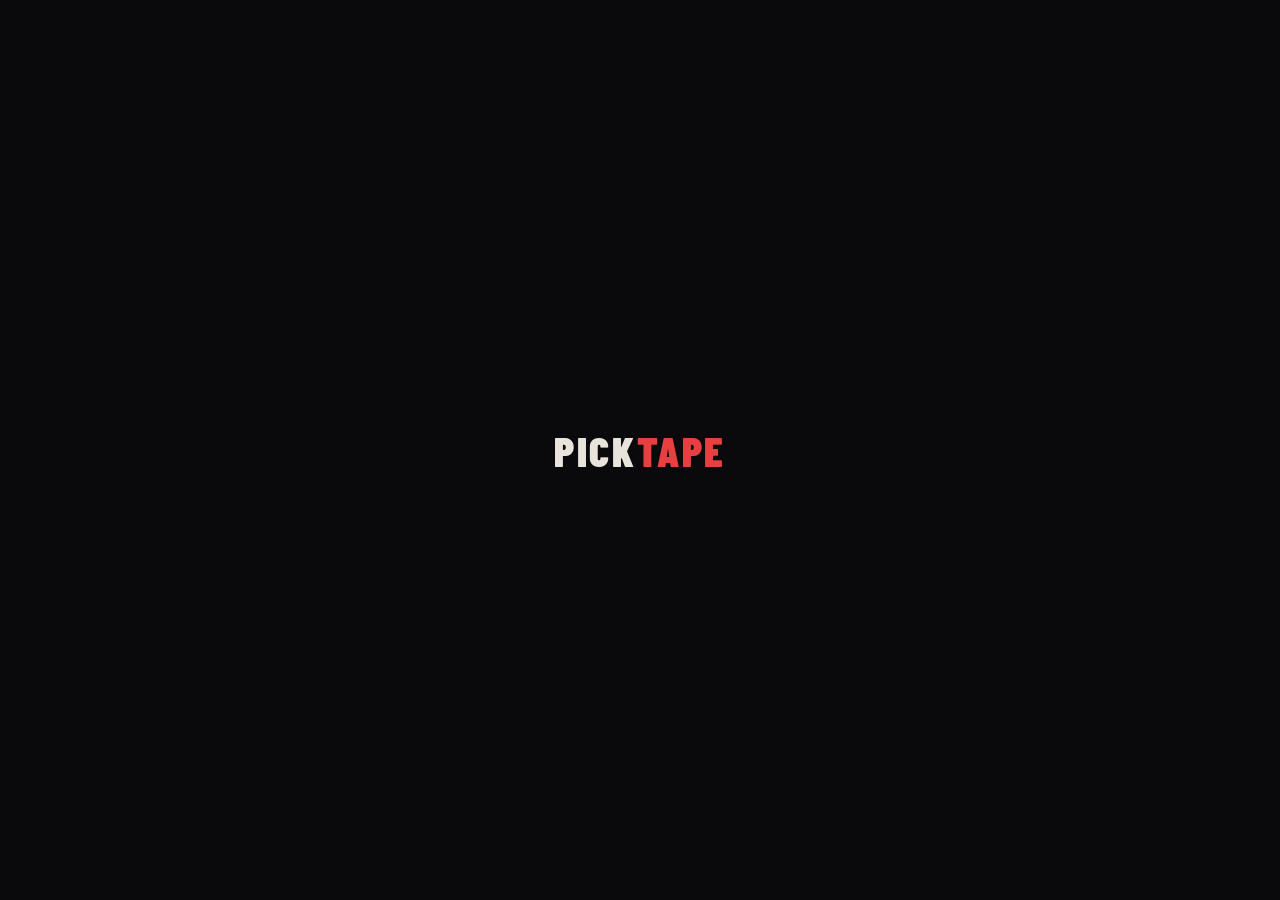
==== index.html @ a9842e8e "community hero section, My Profile button, rename to Community" ====
<!DOCTYPE html>
<html lang="en">
<head>
  <meta charset="UTF-8" />
  <meta name="viewport" content="width=device-width, initial-scale=1.0" />
  <title>PICKTAPE — MMA Fight Pick Tracker</title>
  <link rel="stylesheet" href="css/style.css" />
  <link href="https://fonts.googleapis.com/css2?family=Barlow+Condensed:wght@400;600;700;900&family=Barlow:wght@300;400;500&display=swap" rel="stylesheet" />
</head>
<body>

  <!-- USERNAME SETUP SCREEN (first time login) -->
  <div id="username-screen" class="auth-screen hidden">
    <div class="auth-card">
      <div class="auth-logo">PICK<span>TAPE</span></div>
      <p class="auth-sub">Choose your username</p>
      <p class="username-info">This is how you'll appear publicly. Your real name is never shown.</p>
      <div class="field" style="margin-bottom:12px; text-align:left;">
        <label>Username</label>
        <input type="text" id="inp-username" placeholder="e.g. sharpshooter_mma" maxlength="24" autocomplete="off" />
        <div class="username-hint">Letters, numbers, and underscores only. Max 24 characters.</div>
      </div>
      <div id="username-error" class="form-error hidden"></div>
      <button id="save-username-btn" class="btn-primary" style="width:100%; margin-top:8px;">Set Username & Continue</button>
    </div>
  </div>

  <!-- AUTH SCREEN -->
  <div id="auth-screen" class="auth-screen">
    <div class="auth-card">
      <div class="auth-logo">PICK<span>TAPE</span></div>
      <p class="auth-sub">MMA Fight Pick Tracker</p>
      <button id="google-signin-btn" class="google-btn">
        <svg width="18" height="18" viewBox="0 0 48 48" style="margin-right:10px;flex-shrink:0;">
          <path fill="#EA4335" d="M24 9.5c3.54 0 6.71 1.22 9.21 3.6l6.85-6.85C35.9 2.38 30.47 0 24 0 14.62 0 6.51 5.38 2.56 13.22l7.98 6.19C12.43 13.72 17.74 9.5 24 9.5z"/>
          <path fill="#4285F4" d="M46.98 24.55c0-1.57-.15-3.09-.38-4.55H24v9.02h12.94c-.58 2.96-2.26 5.48-4.78 7.18l7.73 6c4.51-4.18 7.09-10.36 7.09-17.65z"/>
          <path fill="#FBBC05" d="M10.53 28.59c-.48-1.45-.76-2.99-.76-4.59s.27-3.14.76-4.59l-7.98-6.19C.92 16.46 0 20.12 0 24c0 3.88.92 7.54 2.56 10.78l7.97-6.19z"/>
          <path fill="#34A853" d="M24 48c6.48 0 11.93-2.13 15.89-5.81l-7.73-6c-2.18 1.48-4.97 2.35-8.16 2.35-6.26 0-11.57-4.22-13.47-9.91l-7.98 6.19C6.51 42.62 14.62 48 24 48z"/>
        </svg>
        Sign in with Google
      </button>
      <p class="auth-note">Your picks are saved to your account and sync across devices.</p>
    </div>
  </div>

  <!-- MAIN APP -->
  <div id="app" class="app hidden">

    <!-- HEADER -->
    <header class="header">
      <div class="header-left">
        <div class="logo">PICK<span>TAPE</span></div>
        <div class="header-sub">MMA Prediction Tracker</div>
      </div>
      <div class="header-right">
        <button id="my-profile-btn" class="my-profile-btn">
          <img id="user-avatar" src="" alt="" class="avatar" />
          <span id="user-name" class="user-name"></span>
        </button>
        <a id="profile-link" href="profile.html" target="_blank" class="community-btn">🥊 Community</a>
        <button id="signout-btn" class="signout-btn">Sign Out</button>
      </div>
    </header>

    <!-- MY PROFILE MODAL -->
    <div id="my-profile-modal" class="modal-overlay hidden">
      <div class="modal-card">
        <div class="modal-header">
          <div class="modal-title">My Profile</div>
          <button id="close-profile-modal" class="modal-close">✕</button>
        </div>

        <!-- Avatar -->
        <div class="modal-avatar-section">
          <img id="modal-avatar-preview" src="" alt="" class="modal-avatar" />
          <div>
            <div class="modal-avatar-name" id="modal-display-username">—</div>
            <label class="avatar-upload-btn">
              Change Photo
              <input type="file" id="avatar-upload" accept="image/*" style="display:none;" />
            </label>
          </div>
        </div>

        <!-- Fields -->
        <div class="modal-fields">
          <div class="field">
            <label>Username <span class="field-note">(shown publicly)</span></label>
            <input type="text" id="modal-username" placeholder="your_username" maxlength="24" />
            <div class="username-hint">Letters, numbers, underscores only. Max 24 chars.</div>
          </div>
          <div class="field" style="margin-top:12px;">
            <label>Display Name <span class="field-note">(optional, shown on your profile)</span></label>
            <input type="text" id="modal-displayname" placeholder="e.g. The Sharpshooter" maxlength="32" />
          </div>
        </div>

        <div id="modal-error" class="form-error hidden" style="margin-top:12px;"></div>
        <div id="modal-success" class="success-notice hidden">✓ Profile updated!</div>

        <div class="modal-actions">
          <button id="save-profile-btn" class="btn-primary">Save Changes</button>
          <button id="cancel-profile-btn" class="signout-btn">Cancel</button>
        </div>
      </div>
    </div>

    <!-- STATS BAR -->
    <div class="stats-bar">
      <div class="stat-card">
        <div class="stat-label">Total Picks</div>
        <div class="stat-val" id="stat-total">0</div>
      </div>
      <div class="stat-card">
        <div class="stat-label">Hit Rate</div>
        <div class="stat-val accent" id="stat-hitrate">—</div>
      </div>
      <div class="stat-card">
        <div class="stat-label">ROI</div>
        <div class="stat-val amber" id="stat-roi">—</div>
      </div>
      <div class="stat-card">
        <div class="stat-label">W — L</div>
        <div class="stat-val" id="stat-record">0 — 0</div>
      </div>
      <div class="stat-card">
        <div class="stat-label">Pending</div>
        <div class="stat-val" id="stat-pending">0</div>
      </div>
    </div>

    <!-- SERIES FILTER BAR -->
    <div class="series-bar">
      <span class="series-bar-label">Series:</span>
      <button class="series-pill active" data-series="all">All Picks</button>
      <button class="series-pill series-pill--ml" data-series="ML Picks">ML Picks</button>
      <button class="series-pill series-pill--pp" data-series="Practical Parlay">Practical Parlay</button>
      <button class="series-pill series-pill--sp" data-series="Long Shot Parlay">Long Shot Parlay</button>
      <button class="series-pill series-pill--mov" data-series="Method of Victory">Method of Victory</button>
      <button class="series-pill series-pill--prop" data-series="Prop Picks">Prop Picks</button>
    </div>

    <!-- TABS -->
    <div class="tabs">
      <button class="tab active" data-tab="log">Log Pick</button>
      <button class="tab" data-tab="pending">Enter Results</button>
      <button class="tab" data-tab="fightnight">🥊 Fight Night</button>
      <button class="tab" data-tab="history">History</button>
      <button class="tab" data-tab="dashboard">Dashboard</button>
    </div>

    <!-- BODY -->
    <main class="main">

      <!-- LOG TAB -->
      <section id="tab-log" class="tab-section">
        <div class="section-title">New Pick</div>
        <div class="form-card">

          <!-- Step 1: Event + Series -->
          <div class="form-step">
            <div class="step-label">Step 1 — Event & Series</div>
            <div class="form-row">
              <div class="field" style="flex:2;">
                <label>Upcoming UFC Events <span id="event-loading" class="loading-tag hidden">Loading...</span></label>
                <select id="inp-event-select">
                  <option value="">Loading events...</option>
                </select>
              </div>
              <div class="field field-sm">
                <label>Series</label>
                <select id="inp-series">
                  <option value="ML Picks">ML Picks</option>
                  <option value="Practical Parlay">Practical Parlay</option>
                  <option value="Long Shot Parlay">Long Shot Parlay</option>
                  <option value="Method of Victory">Method of Victory</option>
                  <option value="Prop Picks">Prop Picks</option>
                </select>
              </div>
            </div>
            <!-- Prop label field — shown only for Prop Picks -->
            <div id="prop-label-field" class="manual-fallback hidden" style="margin-top:10px;">
              <div class="field">
                <label>Prop Description</label>
                <input type="text" id="inp-prop-label" placeholder="e.g. Poirier wins by KO in Round 1" />
              </div>
            </div>
            <!-- Integrity notice -->
            <div class="integrity-notice">
              🔒 Picks can only be logged from verified upcoming UFC events. This keeps all records honest.
            </div>
          </div>

          <!-- Step 2: Parlay Legs Builder -->
          <div id="fight-section" class="form-step hidden" style="margin-top:16px;">
            <div class="step-label-row">
              <div class="step-label">Step 2 — Add Legs</div>
              <div class="parlay-odds-display" id="parlay-odds-display" style="display:none;">
                Combined Odds: <span id="parlay-odds-val">—</span>
              </div>
            </div>

            <!-- Leg builder -->
            <div class="leg-builder" id="leg-builder">
              <div class="form-row" id="leg-add-row">
                <div class="field" style="flex:1;">
                  <label>Fight</label>
                  <select id="inp-fight-select">
                    <option value="">— Select a fight —</option>
                  </select>
                </div>
                <div class="field" style="flex:1;">
                  <label>Your Pick</label>
                  <select id="inp-fighter-select">
                    <option value="">— Select a fighter —</option>
                  </select>
                </div>
                <div class="field field-sm" id="mov-type-field" style="display:none;">
                  <label>Method</label>
                  <select id="inp-mov-type">
                    <option value="KO">KO/TKO</option>
                    <option value="Sub">Submission</option>
                    <option value="DEC">Decision</option>
                  </select>
                </div>
                <div class="field field-sm">
                  <label>Leg Odds</label>
                  <input type="text" id="inp-leg-odds" placeholder="+150" />
                </div>
                <button class="btn-secondary" id="add-leg-btn">+ Add Leg</button>
              </div>
            </div>

            <!-- Legs list -->
            <div id="legs-list" class="legs-list"></div>
          </div>

          <!-- Step 3: Final Details -->
          <div class="form-step" style="margin-top:16px;">
            <div class="step-label">Step 3 — Notes & Submit</div>
            <div class="form-row">
              <div class="field" style="flex:1;">
                <label>Notes (optional)</label>
                <input type="text" id="inp-notes" placeholder="Reasoning, confidence level, etc." />
              </div>
              <button class="btn-primary" id="add-pick-btn">+ Log Pick</button>
            </div>
          </div>

          <div id="form-error" class="form-error hidden">
            Please add at least one leg with valid odds before logging.
          </div>
        </div>
      </section>

      <!-- PENDING TAB -->
      <section id="tab-pending" class="tab-section hidden">
        <div class="section-title">Pending Picks — Enter Results</div>
        <div id="pending-list" class="picks-list"></div>
        <div id="pending-empty" class="empty-state hidden">
          <div class="empty-icon">—</div>
          <div>No pending picks. Log some picks first.</div>
        </div>
      </section>

      <!-- FIGHT NIGHT TAB -->
      <section id="tab-fightnight" class="tab-section hidden">
        <div class="fn-header">
          <div>
            <div class="section-title" style="margin:0;">Fight Night Mode</div>
            <div class="fn-subtitle">Quick W/L entry for tonight's card</div>
          </div>
          <select id="fn-event-filter" class="filter-select">
            <option value="">— Select tonight's event —</option>
          </select>
        </div>
        <div id="fn-picks-list" class="fn-picks-list"></div>
        <div id="fn-empty" class="empty-state">
          <div class="empty-icon">🥊</div>
          <div>Select an event above to see your pending picks.</div>
        </div>
        <div id="fn-done" class="fn-done hidden">
          <div class="fn-done-icon">✓</div>
          <div class="fn-done-text">All picks settled for this event!</div>
        </div>
      </section>

      <!-- HISTORY TAB -->
      <section id="tab-history" class="tab-section hidden">
        <div class="history-controls">
          <div class="section-title" style="margin:0;">All Picks</div>
          <div class="filter-row">
            <select id="filter-result" class="filter-select">
              <option value="all">All Results</option>
              <option value="won">Wins</option>
              <option value="lost">Losses</option>
              <option value="pending">Pending</option>
            </select>
            <select id="filter-type" class="filter-select">
              <option value="all">All Types</option>
              <option value="Single">Singles</option>
              <option value="Parlay">Parlays</option>
              <option value="Prop">Props</option>
            </select>
            <select id="filter-event" class="filter-select">
              <option value="all">All Events</option>
            </select>
          </div>
        </div>
        <div id="history-list" class="picks-list"></div>
        <div id="history-empty" class="empty-state hidden">
          <div class="empty-icon">UFC</div>
          <div>No picks match your filters.</div>
        </div>
      </section>

      <!-- DASHBOARD TAB -->
      <section id="tab-dashboard" class="tab-section hidden">
        <div class="section-title">Performance Dashboard</div>

        <!-- Summary Cards Row -->
        <div class="dash-summary">
          <div class="dash-card">
            <div class="dash-card-label">Best Bet Type</div>
            <div class="dash-card-val" id="dash-best-type">—</div>
            <div class="dash-card-sub" id="dash-best-type-sub"></div>
          </div>
          <div class="dash-card">
            <div class="dash-card-label">Biggest Win (Odds)</div>
            <div class="dash-card-val green" id="dash-biggest-win">—</div>
            <div class="dash-card-sub" id="dash-biggest-win-sub"></div>
          </div>
          <div class="dash-card">
            <div class="dash-card-label">Current Streak</div>
            <div class="dash-card-val" id="dash-streak">—</div>
            <div class="dash-card-sub" id="dash-streak-sub"></div>
          </div>
          <div class="dash-card">
            <div class="dash-card-label">Avg Odds (Wins)</div>
            <div class="dash-card-val amber" id="dash-avg-odds">—</div>
            <div class="dash-card-sub">per winning pick</div>
          </div>
        </div>

        <!-- Charts Grid -->
        <div class="charts-grid">

          <!-- Donut: Win/Loss/Pending -->
          <div class="chart-card chart-card--sm">
            <div class="chart-title">Result Breakdown</div>
            <div class="chart-wrap chart-wrap--donut">
              <canvas id="chart-donut"></canvas>
              <div class="donut-center" id="donut-center-text"></div>
            </div>
          </div>

          <!-- Line: Hit Rate Over Time -->
          <div class="chart-card chart-card--lg">
            <div class="chart-title">Hit Rate Over Time <span class="chart-note">(rolling, by pick)</span></div>
            <div class="chart-wrap">
              <canvas id="chart-line"></canvas>
            </div>
          </div>

          <!-- Bar: ROI by Bet Type -->
          <div class="chart-card chart-card--md">
            <div class="chart-title">ROI by Bet Type</div>
            <div class="chart-wrap">
              <canvas id="chart-roi-type"></canvas>
            </div>
          </div>

          <!-- Bar: Record per Event -->
          <div class="chart-card chart-card--md">
            <div class="chart-title">Record per Event</div>
            <div class="chart-wrap">
              <canvas id="chart-events"></canvas>
            </div>
          </div>

        </div>

        <div id="dash-empty" class="empty-state hidden">
          <div class="empty-icon">📊</div>
          <div>Log and settle some picks to see your dashboard.</div>
        </div>
      </section>

    </main>

    <!-- FOOTER -->
    <footer class="site-footer">
      <div class="footer-inner">
        <div class="footer-left">
          <div class="footer-logo">PICK<span>TAPE</span></div>
          <div class="footer-presented">Presented by <strong>HitMobb</strong></div>
        </div>
        <div class="footer-center">
          <p class="footer-disclaimer">
            PICKTAPE is for entertainment and personal tracking purposes only.
            We do not facilitate, promote, or encourage gambling of any kind.
            All picks and records displayed are user-generated content.
            Past performance does not guarantee future results.
          </p>
        </div>
        <div class="footer-right">
          <div class="footer-links">
            <a href="privacy.html" class="footer-link">Privacy Policy</a>
            <a href="terms.html" class="footer-link">Terms of Use</a>
          </div>
          <div class="footer-copy">
            &copy; <span id="footer-year"></span> PICKTAPE &amp; HitMobb.<br/>
            All rights reserved.
          </div>
        </div>
      </div>
    </footer>

  </div>

  <!-- LOADING OVERLAY -->
  <div id="loading" class="loading-overlay">
    <div class="loading-logo">PICK<span>TAPE</span></div>
  </div>

  <script src="https://cdn.jsdelivr.net/npm/chart.js@4.4.0/dist/chart.umd.min.js"></script>
  <script type="module" src="js/firebase-config.js"></script>
  <script type="module" src="js/app.js"></script>
  <script>document.getElementById("footer-year").textContent = new Date().getFullYear();</script>
</body>
</html>
---- css/style.css ----
/* ============================================================
   PICKTAPE — MMA Fight Pick Tracker
   Main Stylesheet
   ============================================================ */

*, *::before, *::after { box-sizing: border-box; margin: 0; padding: 0; }

:root {
  --bg:        #0a0a0c;
  --bg2:       #0f0f12;
  --bg3:       #141418;
  --border:    #1e1e24;
  --border2:   #2a2a34;
  --text:      #e8e4dc;
  --text2:     #888890;
  --text3:     #44444e;
  --accent:    #e84040;
  --accent2:   #c83030;
  --green:     #4ecb71;
  --red:       #e84040;
  --amber:     #f0a840;
  --radius:    8px;
  --radius-lg: 12px;
}

html, body {
  background: var(--bg);
  color: var(--text);
  font-family: 'Barlow', sans-serif;
  font-size: 15px;
  line-height: 1.5;
  min-height: 100vh;
}

.hidden { display: none !important; }

/* ── LOADING ─────────────────────────────── */
.loading-overlay {
  position: fixed; inset: 0;
  background: var(--bg);
  display: flex; align-items: center; justify-content: center;
  z-index: 999;
}
.loading-logo {
  font-family: 'Barlow Condensed', sans-serif;
  font-weight: 900; font-size: 42px;
  letter-spacing: 0.06em; text-transform: uppercase;
  animation: pulse 1.2s ease-in-out infinite;
}
.loading-logo span { color: var(--accent); }
@keyframes pulse { 0%,100%{opacity:1} 50%{opacity:0.3} }

/* ── AUTH ────────────────────────────────── */
.auth-screen {
  min-height: 100vh;
  display: flex; align-items: center; justify-content: center;
  padding: 20px;
}
.auth-card {
  background: var(--bg2);
  border: 1px solid var(--border);
  border-radius: var(--radius-lg);
  padding: 48px 40px;
  text-align: center;
  max-width: 400px; width: 100%;
}
.auth-logo {
  font-family: 'Barlow Condensed', sans-serif;
  font-weight: 900; font-size: 44px;
  letter-spacing: 0.06em; text-transform: uppercase;
  margin-bottom: 6px;
}
.auth-logo span { color: var(--accent); }
.auth-sub {
  font-size: 12px; letter-spacing: 0.14em; text-transform: uppercase;
  color: var(--text3); margin-bottom: 36px;
}
.google-btn {
  display: flex; align-items: center; justify-content: center;
  width: 100%; padding: 13px 20px;
  background: var(--bg3); border: 1px solid var(--border2);
  border-radius: var(--radius); color: var(--text);
  font-family: 'Barlow', sans-serif; font-size: 14px; font-weight: 500;
  cursor: pointer; transition: background 0.15s, border-color 0.15s;
  margin-bottom: 16px;
}
.google-btn:hover { background: var(--border); border-color: var(--text3); }
.auth-note { font-size: 11px; color: var(--text3); }

/* ── APP SHELL ───────────────────────────── */
.app { display: flex; flex-direction: column; min-height: 100vh; }

/* ── HEADER ──────────────────────────────── */
.header {
  background: var(--bg2);
  border-bottom: 1px solid var(--border);
  padding: 16px 28px;
  display: flex; align-items: center; justify-content: space-between;
  position: sticky; top: 0; z-index: 10;
}
.header-left { display: flex; align-items: baseline; gap: 14px; }
.logo {
  font-family: 'Barlow Condensed', sans-serif;
  font-weight: 900; font-size: 26px;
  letter-spacing: 0.05em; text-transform: uppercase;
}
.logo span { color: var(--accent); }
.header-sub { font-size: 11px; letter-spacing: 0.12em; text-transform: uppercase; color: var(--text3); }
.header-right { display: flex; align-items: center; gap: 14px; }
.user-info { display: flex; align-items: center; gap: 8px; }
.avatar { width: 28px; height: 28px; border-radius: 50%; object-fit: cover; border: 1px solid var(--border2); }
.user-name { font-size: 13px; color: var(--text2); }
.signout-btn {
  font-family: 'Barlow Condensed', sans-serif;
  font-size: 11px; font-weight: 600; letter-spacing: 0.1em; text-transform: uppercase;
  background: transparent; border: 1px solid var(--border2);
  color: var(--text3); border-radius: var(--radius);
  padding: 5px 12px; cursor: pointer; transition: all 0.15s;
}
.signout-btn:hover { border-color: var(--text3); color: var(--text); }

/* ── STATS BAR ───────────────────────────── */
.stats-bar { display: flex; gap: 1px; background: var(--border); border-bottom: 1px solid var(--border); }
.stat-card { flex: 1; background: var(--bg2); padding: 16px 20px; }
.stat-label { font-size: 10px; letter-spacing: 0.14em; text-transform: uppercase; color: var(--text3); margin-bottom: 5px; }
.stat-val { font-family: 'Barlow Condensed', sans-serif; font-weight: 700; font-size: 24px; line-height: 1; }
.stat-val.accent { color: var(--green); }
.stat-val.amber  { color: var(--amber); }
.stat-val.red    { color: var(--red); }

/* ── TABS ────────────────────────────────── */
.tabs { display: flex; background: var(--bg2); border-bottom: 1px solid var(--border); padding: 0 28px; }
.tab {
  font-family: 'Barlow Condensed', sans-serif;
  font-weight: 600; font-size: 13px; letter-spacing: 0.1em; text-transform: uppercase;
  padding: 11px 18px; background: none; border: none; border-bottom: 2px solid transparent;
  color: var(--text3); cursor: pointer; transition: all 0.15s;
}
.tab.active { color: var(--text); border-bottom-color: var(--accent); }
.tab:hover:not(.active) { color: var(--text2); }

/* ── MAIN ────────────────────────────────── */
.main { flex: 1; padding: 24px 28px; max-width: 1100px; width: 100%; margin: 0 auto; }
.tab-section { animation: fadeIn 0.2s ease; }
@keyframes fadeIn { from{opacity:0;transform:translateY(4px)} to{opacity:1;transform:none} }

.section-title {
  font-family: 'Barlow Condensed', sans-serif;
  font-weight: 700; font-size: 12px; letter-spacing: 0.16em; text-transform: uppercase;
  color: var(--text3); margin-bottom: 14px;
}

/* ── FORM ────────────────────────────────── */
.form-card {
  background: var(--bg2); border: 1px solid var(--border);
  border-radius: var(--radius-lg); padding: 22px 24px; margin-bottom: 24px;
}
.form-step { border-left: 2px solid var(--border2); padding-left: 16px; }
.step-label {
  font-family: 'Barlow Condensed', sans-serif;
  font-size: 11px; font-weight: 700; letter-spacing: 0.14em; text-transform: uppercase;
  color: var(--accent); margin-bottom: 10px;
}
.form-row { display: flex; gap: 12px; align-items: flex-end; flex-wrap: wrap; }
.field { display: flex; flex-direction: column; flex: 1; min-width: 140px; }
.field-sm { flex: 0 1 150px; }
.field label {
  font-size: 10px; letter-spacing: 0.12em; text-transform: uppercase;
  color: var(--text3); margin-bottom: 6px;
}
.field input, .field select {
  background: var(--bg); border: 1px solid var(--border2);
  border-radius: var(--radius); color: var(--text);
  font-family: 'Barlow', sans-serif; font-size: 14px;
  padding: 9px 12px; outline: none; transition: border-color 0.15s; width: 100%;
}
.field input:focus, .field select:focus { border-color: var(--accent); }
.field select option { background: var(--bg2); }

.loading-tag {
  font-size: 10px; color: var(--amber); letter-spacing: 0.1em;
  text-transform: uppercase; margin-left: 6px; animation: pulse 1s infinite;
}

.manual-fallback {
  margin-top: 12px; padding: 14px 16px;
  background: var(--bg3); border: 1px solid var(--border2);
  border-radius: var(--radius);
}

.form-error {
  margin-top: 12px; font-size: 12px; color: var(--red);
  padding: 8px 12px; background: rgba(232,64,64,0.08);
  border-radius: var(--radius); border: 1px solid rgba(232,64,64,0.2);
}

/* ── BUTTONS ─────────────────────────────── */
.btn-primary {
  font-family: 'Barlow Condensed', sans-serif;
  font-weight: 700; font-size: 13px; letter-spacing: 0.1em; text-transform: uppercase;
  background: var(--accent); color: #fff; border: none; border-radius: var(--radius);
  padding: 10px 22px; cursor: pointer; transition: background 0.15s, transform 0.1s;
  white-space: nowrap; align-self: flex-end;
}
.btn-primary:hover { background: var(--accent2); }
.btn-primary:active { transform: scale(0.97); }
.btn-primary:disabled { opacity: 0.6; cursor: not-allowed; }

.btn-sm {
  font-family: 'Barlow Condensed', sans-serif;
  font-weight: 600; font-size: 11px; letter-spacing: 0.08em; text-transform: uppercase;
  padding: 5px 11px; border-radius: 5px; cursor: pointer;
  border: 1px solid var(--border2); background: transparent; color: var(--text3);
  transition: all 0.12s;
}
.btn-sm.win:hover  { background: rgba(78,203,113,0.12); border-color: var(--green); color: var(--green); }
.btn-sm.loss:hover { background: rgba(232,64,64,0.12);  border-color: var(--red);   color: var(--red); }
.btn-sm.del:hover  { background: rgba(232,64,64,0.08);  border-color: var(--red);   color: var(--red); }

/* ── PICKS ───────────────────────────────── */
.picks-list { display: flex; flex-direction: column; gap: 8px; }

.pick-card {
  background: var(--bg2); border: 1px solid var(--border);
  border-left: 3px solid var(--border2); border-radius: var(--radius);
  padding: 13px 16px; display: grid;
  grid-template-columns: 1fr auto auto;
  align-items: center; gap: 14px;
  animation: fadeIn 0.2s ease;
}
.pick-card.won  { border-left-color: var(--green); }
.pick-card.lost { border-left-color: var(--red); }

.pick-fighter {
  font-family: 'Barlow Condensed', sans-serif;
  font-weight: 700; font-size: 17px; letter-spacing: 0.02em; text-transform: uppercase;
  display: flex; align-items: center; gap: 8px; flex-wrap: wrap;
}
.vs-tag {
  font-size: 12px; font-weight: 400; color: var(--text3);
  text-transform: none; letter-spacing: 0;
}
.pick-meta {
  font-size: 11px; color: var(--text3); margin-top: 3px;
  display: flex; gap: 8px; align-items: center; flex-wrap: wrap;
}
.pick-type-badge {
  font-family: 'Barlow Condensed', sans-serif;
  font-size: 10px; font-weight: 600; letter-spacing: 0.1em; text-transform: uppercase;
  padding: 1px 7px; border-radius: 3px; background: var(--bg3); color: var(--text3);
}
.pick-notes { font-size: 11px; color: var(--text3); margin-top: 3px; font-style: italic; }

.odds-badge {
  font-family: 'Barlow Condensed', sans-serif;
  font-weight: 600; font-size: 15px;
  padding: 5px 12px; border-radius: 5px;
  background: var(--bg3); min-width: 64px; text-align: center; color: var(--text2);
}
.odds-badge.positive { color: var(--green); }

.status-badge {
  font-family: 'Barlow Condensed', sans-serif;
  font-weight: 600; font-size: 11px; letter-spacing: 0.1em; text-transform: uppercase;
  padding: 5px 12px; border-radius: 5px; min-width: 64px; text-align: center;
}
.status-badge.won     { background: rgba(78,203,113,0.1); color: var(--green); }
.status-badge.lost    { background: rgba(232,64,64,0.1);  color: var(--red); }
.status-badge.pending { background: var(--bg3); color: var(--text3); }

.pick-actions { display: flex; gap: 6px; align-items: center; }

/* ── EVENT GROUPING ──────────────────────── */
.event-group-header {
  display: flex; align-items: center; justify-content: space-between;
  padding: 8px 4px; margin-top: 20px; margin-bottom: 8px;
  border-bottom: 1px solid var(--border);
}
.event-group-header:first-child { margin-top: 0; }
.event-group-name {
  font-family: 'Barlow Condensed', sans-serif;
  font-weight: 700; font-size: 14px; letter-spacing: 0.1em; text-transform: uppercase;
  color: var(--text2);
}
.event-group-record { display: flex; gap: 8px; align-items: center; }
.rec-w { font-family: 'Barlow Condensed', sans-serif; font-weight: 700; font-size: 13px; color: var(--green); }
.rec-l { font-family: 'Barlow Condensed', sans-serif; font-weight: 700; font-size: 13px; color: var(--red); }
.rec-p { font-size: 11px; color: var(--text3); }
.event-group-picks { display: flex; flex-direction: column; gap: 8px; }

/* ── HISTORY CONTROLS ────────────────────── */
.history-controls {
  display: flex; align-items: center; justify-content: space-between;
  margin-bottom: 14px; flex-wrap: wrap; gap: 10px;
}
.filter-row { display: flex; gap: 8px; flex-wrap: wrap; }
.filter-select {
  background: var(--bg2); border: 1px solid var(--border2);
  border-radius: var(--radius); color: var(--text2);
  font-family: 'Barlow', sans-serif; font-size: 13px;
  padding: 6px 10px; outline: none; cursor: pointer;
}
.filter-select:focus { border-color: var(--text3); }
.filter-select option { background: var(--bg2); }

/* ── EMPTY STATE ─────────────────────────── */
.empty-state {
  text-align: center; padding: 60px 20px;
  color: var(--text3); font-size: 13px; letter-spacing: 0.06em;
}
.empty-icon {
  font-family: 'Barlow Condensed', sans-serif;
  font-size: 48px; font-weight: 900; color: var(--border); margin-bottom: 10px;
}

/* ── SERIES BAR ──────────────────────────── */
.series-bar {
  display: flex; align-items: center; gap: 8px;
  background: var(--bg2); border-bottom: 1px solid var(--border);
  padding: 10px 28px; flex-wrap: wrap;
}
.series-bar-label {
  font-size: 10px; letter-spacing: 0.14em; text-transform: uppercase;
  color: var(--text3); margin-right: 4px;
}
.series-pill {
  font-family: 'Barlow Condensed', sans-serif;
  font-weight: 600; font-size: 12px;
  letter-spacing: 0.08em; text-transform: uppercase;
  padding: 5px 14px; border-radius: 20px;
  border: 1px solid var(--border2);
  background: transparent; color: var(--text3);
  cursor: pointer; transition: all 0.15s;
}
.series-pill:hover { border-color: var(--text2); color: var(--text); }
.series-pill.active {
  background: var(--border2); color: var(--text);
  border-color: var(--border2);
}
.series-pill--pp.active { background: rgba(78,203,113,0.15); border-color: #4ecb71; color: #4ecb71; }
.series-pill--sp.active { background: rgba(168,85,247,0.15); border-color: #a855f7; color: #a855f7; }
.series-pill--pp:hover  { border-color: #4ecb71; color: #4ecb71; }
.series-pill--sp:hover  { border-color: #a855f7; color: #a855f7; }

.series-pill--mov.active { background: rgba(240,168,64,0.15); border-color: var(--amber); color: var(--amber); }
.series-pill--mov:hover  { border-color: var(--amber); color: var(--amber); }
.series-mov { background: rgba(240,168,64,0.12); color: var(--amber); }

/* ── PARLAY BUILDER ──────────────────────── */
.step-label-row {
  display: flex; align-items: center; justify-content: space-between;
  margin-bottom: 10px;
}
.step-label-row .step-label { margin-bottom: 0; }

.parlay-odds-display {
  display: flex; align-items: center; gap: 8px;
  font-size: 12px; color: var(--text3);
  letter-spacing: 0.06em;
}
.parlay-odds-num {
  font-family: 'Barlow Condensed', sans-serif;
  font-weight: 700; font-size: 20px;
  color: var(--text2);
}
.parlay-odds-num.positive { color: var(--green); }

.leg-builder { margin-bottom: 12px; }

.btn-secondary {
  font-family: 'Barlow Condensed', sans-serif;
  font-weight: 700; font-size: 12px;
  letter-spacing: 0.1em; text-transform: uppercase;
  background: transparent; border: 1px solid var(--border2);
  color: var(--text2); border-radius: var(--radius);
  padding: 9px 16px; cursor: pointer;
  transition: all 0.15s; white-space: nowrap; align-self: flex-end;
}
.btn-secondary:hover { border-color: var(--accent); color: var(--accent); }

.legs-list {
  display: flex; flex-direction: column; gap: 6px;
  margin-top: 8px;
}
.leg-item {
  display: flex; align-items: center; gap: 10px;
  background: var(--bg3); border: 1px solid var(--border2);
  border-radius: var(--radius); padding: 9px 12px;
  animation: fadeIn 0.15s ease;
}
.leg-item-info {
  flex: 1; display: flex; align-items: center; gap: 8px; flex-wrap: wrap;
}
.leg-num {
  font-family: 'Barlow Condensed', sans-serif;
  font-weight: 700; font-size: 11px;
  background: var(--border2); color: var(--text3);
  width: 20px; height: 20px; border-radius: 50%;
  display: flex; align-items: center; justify-content: center;
  flex-shrink: 0;
}
.leg-fighter {
  font-family: 'Barlow Condensed', sans-serif;
  font-weight: 700; font-size: 15px;
  text-transform: uppercase; letter-spacing: 0.02em;
}
.leg-vs { font-size: 11px; color: var(--text3); }
.mov-tag {
  font-family: 'Barlow Condensed', sans-serif;
  font-size: 11px; font-weight: 700; letter-spacing: 0.1em;
  text-transform: uppercase; padding: 2px 8px; border-radius: 3px;
  background: rgba(240,168,64,0.12); color: var(--amber);
}
.leg-odds {
  font-family: 'Barlow Condensed', sans-serif;
  font-weight: 600; font-size: 14px;
  color: var(--text2); min-width: 50px; text-align: right;
}
.leg-odds.positive { color: var(--green); }
.leg-remove {
  background: transparent; border: none;
  color: var(--text3); cursor: pointer; font-size: 13px;
  padding: 2px 6px; border-radius: 4px; transition: color 0.12s;
}
.leg-remove:hover { color: var(--red); }

/* ── SERIES BADGES ───────────────────────── */
.series-badge {
  font-family: 'Barlow Condensed', sans-serif;
  font-size: 10px; font-weight: 700;
  letter-spacing: 0.1em; text-transform: uppercase;
  padding: 2px 8px; border-radius: 3px;
}
.series-gen { background: var(--bg3); color: var(--text3); }
.series-pp  { background: rgba(78,203,113,0.12); color: #4ecb71; }
.series-sp  { background: rgba(168,85,247,0.12); color: #a855f7; }
.series-mov { background: rgba(240,168,64,0.12); color: var(--amber); }

.community-btn {
  font-family: 'Barlow Condensed', sans-serif;
  font-size: 12px; font-weight: 700;
  letter-spacing: 0.1em; text-transform: uppercase;
  background: rgba(232,64,64,0.1);
  border: 1px solid var(--accent); color: var(--accent);
  border-radius: var(--radius); padding: 6px 14px;
  cursor: pointer; text-decoration: none; transition: all 0.15s;
  white-space: nowrap;
}
.community-btn:hover { background: var(--accent); color: #fff; }

/* ── MY PROFILE BUTTON ───────────────────── */
.my-profile-btn {
  display: flex; align-items: center; gap: 8px;
  background: transparent; border: 1px solid var(--border2);
  border-radius: 20px; padding: 4px 12px 4px 4px;
  cursor: pointer; transition: all 0.15s; color: var(--text2);
  font-family: 'Barlow', sans-serif; font-size: 13px;
}
.my-profile-btn:hover { border-color: var(--text2); color: var(--text); }
.username-info { font-size: 13px; color: var(--text2); margin-bottom: 20px; line-height: 1.5; }
.username-hint { font-size: 11px; color: var(--text3); margin-top: 5px; letter-spacing: 0.04em; }
.success-notice {
  font-size: 12px; color: var(--green);
  padding: 8px 12px; background: rgba(78,203,113,0.08);
  border: 1px solid rgba(78,203,113,0.2);
  border-radius: var(--radius); margin-top: 8px;
}
.modal-overlay {
  position: fixed; inset: 0; background: rgba(0,0,0,0.7);
  display: flex; align-items: center; justify-content: center;
  z-index: 100; padding: 20px; backdrop-filter: blur(4px);
}
.modal-card {
  background: var(--bg2); border: 1px solid var(--border);
  border-radius: var(--radius-lg); width: 100%; max-width: 440px;
  padding: 24px; animation: fadeIn 0.2s ease;
}
.modal-header { display: flex; align-items: center; justify-content: space-between; margin-bottom: 20px; }
.modal-title { font-family: 'Barlow Condensed', sans-serif; font-weight: 700; font-size: 18px; letter-spacing: 0.06em; text-transform: uppercase; }
.modal-close { background: transparent; border: none; color: var(--text3); font-size: 16px; cursor: pointer; padding: 4px 8px; border-radius: 4px; transition: color 0.12s; }
.modal-close:hover { color: var(--text); }
.modal-avatar-section { display: flex; align-items: center; gap: 16px; margin-bottom: 20px; padding-bottom: 20px; border-bottom: 1px solid var(--border); }
.modal-avatar { width: 64px; height: 64px; border-radius: 50%; object-fit: cover; border: 2px solid var(--border2); background: var(--bg3); }
.modal-avatar-name { font-family: 'Barlow Condensed', sans-serif; font-weight: 700; font-size: 18px; color: var(--text); margin-bottom: 8px; }
.avatar-upload-btn { font-family: 'Barlow Condensed', sans-serif; font-size: 11px; font-weight: 600; letter-spacing: 0.1em; text-transform: uppercase; padding: 5px 12px; border-radius: var(--radius); border: 1px solid var(--border2); color: var(--text2); cursor: pointer; transition: all 0.15s; display: inline-block; }
.avatar-upload-btn:hover { border-color: var(--accent); color: var(--accent); }
.modal-fields { display: flex; flex-direction: column; gap: 4px; }
.field-note { font-size: 10px; color: var(--text3); font-weight: 400; letter-spacing: 0; text-transform: none; }
.modal-actions { display: flex; gap: 10px; margin-top: 20px; padding-top: 16px; border-top: 1px solid var(--border); }

.integrity-notice {
  margin-top: 12px; font-size: 11px; color: var(--text3);
  padding: 8px 12px; background: rgba(78,203,113,0.05);
  border: 1px solid rgba(78,203,113,0.15);
  border-radius: var(--radius); letter-spacing: 0.02em;
}

.pick-locked {
  font-size: 13px; opacity: 0.3;
  cursor: default; padding: 4px;
  title: "Settled picks cannot be deleted";
}

/* ── PROP LABEL ──────────────────────────── */
.prop-label { color: #38bdf8 !important; font-style: normal !important; }
.series-prop { background: rgba(56,189,248,0.12); color: #38bdf8; }
.series-ml   { background: var(--bg3); color: var(--text2); }
.series-pill--prop.active { background: rgba(56,189,248,0.15); border-color: #38bdf8; color: #38bdf8; }
.series-pill--prop:hover  { border-color: #38bdf8; color: #38bdf8; }
.series-pill--ml.active   { background: var(--border2); color: var(--text); border-color: var(--border2); }

/* ── FIGHT NIGHT MODE ────────────────────── */
.fn-header {
  display: flex; align-items: center; justify-content: space-between;
  margin-bottom: 20px; gap: 16px; flex-wrap: wrap;
}
.fn-subtitle { font-size: 12px; color: var(--text3); margin-top: 3px; }

.fn-picks-list { display: flex; flex-direction: column; gap: 10px; }

.fn-pick-card {
  background: var(--bg2); border: 1px solid var(--border);
  border-radius: var(--radius-lg); padding: 18px 20px;
  display: flex; align-items: center; justify-content: space-between;
  gap: 16px; transition: opacity 0.2s;
}
.fn-pick-info { flex: 1; }
.fn-pick-fighter {
  font-family: 'Barlow Condensed', sans-serif;
  font-weight: 900; font-size: 22px;
  text-transform: uppercase; letter-spacing: 0.02em;
  color: var(--text); line-height: 1.1;
}
.fn-buttons { display: flex; gap: 8px; flex-shrink: 0; }
.fn-btn {
  font-family: 'Barlow Condensed', sans-serif;
  font-weight: 700; font-size: 14px; letter-spacing: 0.1em;
  text-transform: uppercase; padding: 12px 20px;
  border-radius: var(--radius); border: none; cursor: pointer;
  transition: all 0.12s; min-width: 80px;
}
.fn-win  { background: rgba(78,203,113,0.15); color: var(--green); border: 1px solid var(--green); }
.fn-loss { background: rgba(232,64,64,0.15);  color: var(--red);   border: 1px solid var(--red); }
.fn-win:hover  { background: var(--green); color: #000; }
.fn-loss:hover { background: var(--red);   color: #fff; }
.fn-win:active, .fn-loss:active { transform: scale(0.95); }

.fn-done {
  text-align: center; padding: 50px 20px;
}
.fn-done-icon {
  font-size: 48px; color: var(--green); margin-bottom: 10px;
}
.fn-done-text {
  font-family: 'Barlow Condensed', sans-serif;
  font-weight: 700; font-size: 20px; letter-spacing: 0.06em;
  text-transform: uppercase; color: var(--green);
}

/* ── DASHBOARD ───────────────────────────── */
.dash-summary {
  display: grid;
  grid-template-columns: repeat(4, 1fr);
  gap: 10px;
  margin-bottom: 20px;
}
.dash-card {
  background: var(--bg2);
  border: 1px solid var(--border);
  border-radius: var(--radius);
  padding: 16px 18px;
}
.dash-card-label {
  font-size: 10px; letter-spacing: 0.14em; text-transform: uppercase;
  color: var(--text3); margin-bottom: 6px;
}
.dash-card-val {
  font-family: 'Barlow Condensed', sans-serif;
  font-weight: 700; font-size: 22px; line-height: 1;
  color: var(--text); margin-bottom: 4px;
}
.dash-card-val.green { color: var(--green); }
.dash-card-val.amber { color: var(--amber); }
.dash-card-val.red   { color: var(--red); }
.dash-card-sub {
  font-size: 11px; color: var(--text3);
}

.charts-grid {
  display: grid;
  grid-template-columns: 1fr 2fr;
  grid-template-rows: auto auto;
  gap: 12px;
}
.chart-card {
  background: var(--bg2);
  border: 1px solid var(--border);
  border-radius: var(--radius-lg);
  padding: 20px 22px;
}
.chart-card--sm  { grid-column: 1; grid-row: 1; }
.chart-card--lg  { grid-column: 2; grid-row: 1; }
.chart-card--md  { grid-column: 1; grid-row: 2; }
.chart-card--md:last-child { grid-column: 2; grid-row: 2; }

.chart-title {
  font-family: 'Barlow Condensed', sans-serif;
  font-weight: 700; font-size: 13px;
  letter-spacing: 0.1em; text-transform: uppercase;
  color: var(--text2); margin-bottom: 16px;
}
.chart-note {
  font-weight: 400; font-size: 11px;
  letter-spacing: 0; text-transform: none;
  color: var(--text3);
}
.chart-wrap {
  position: relative;
  height: 200px;
}
.chart-wrap--donut {
  height: 200px;
  display: flex; align-items: center; justify-content: center;
  position: relative;
}
.donut-center {
  position: absolute;
  text-align: center;
  pointer-events: none;
}
.donut-center-pct {
  font-family: 'Barlow Condensed', sans-serif;
  font-weight: 900; font-size: 28px; line-height: 1;
  color: var(--text);
}
.donut-center-label {
  font-size: 10px; letter-spacing: 0.1em; text-transform: uppercase;
  color: var(--text3); margin-top: 2px;
}

/* ── FOOTER ──────────────────────────────── */
.site-footer {
  background: var(--bg2);
  border-top: 1px solid var(--border);
  padding: 28px 28px;
  margin-top: auto;
}
.footer-inner {
  max-width: 1100px; margin: 0 auto;
  display: grid;
  grid-template-columns: 1fr 2fr 1fr;
  gap: 24px; align-items: start;
}
.footer-logo {
  font-family: 'Barlow Condensed', sans-serif;
  font-weight: 900; font-size: 22px;
  letter-spacing: 0.06em; text-transform: uppercase;
  margin-bottom: 4px;
}
.footer-logo span { color: var(--accent); }
.footer-presented {
  font-size: 11px; color: var(--text3);
  letter-spacing: 0.08em; text-transform: uppercase;
}
.footer-presented strong { color: var(--text2); }
.footer-disclaimer {
  font-size: 11px; color: var(--text3);
  line-height: 1.6; text-align: center;
}
.footer-right { text-align: right; }
.footer-links {
  display: flex; gap: 16px; justify-content: flex-end;
  margin-bottom: 8px;
}
.footer-link {
  font-size: 11px; color: var(--text3);
  text-decoration: none; letter-spacing: 0.06em;
  text-transform: uppercase; transition: color 0.15s;
}
.footer-link:hover { color: var(--text); }
.footer-copy {
  font-size: 11px; color: var(--text3);
  line-height: 1.5;
}

@media (max-width: 700px) {
  .footer-inner {
    grid-template-columns: 1fr;
    text-align: center;
  }
  .footer-right { text-align: center; }
  .footer-links { justify-content: center; }
}

/* ── RESPONSIVE ──────────────────────────── */
@media (max-width: 900px) {
  .dash-summary { grid-template-columns: repeat(2, 1fr); }
  .charts-grid  { grid-template-columns: 1fr; }
  .chart-card--sm, .chart-card--lg,
  .chart-card--md, .chart-card--md:last-child {
    grid-column: 1; grid-row: auto;
  }
}
@media (max-width: 700px) {
  .main { padding: 16px; }
  .header { padding: 12px 16px; }
  .header-sub { display: none; }
  .tabs { padding: 0 16px; }
  .stats-bar { flex-wrap: wrap; }
  .stat-card { flex: 1 1 calc(50% - 1px); }
  .form-row { flex-direction: column; }
  .field, .field-sm { flex: 1 1 100%; }
  .pick-card { grid-template-columns: 1fr auto; grid-template-rows: auto auto; }
  .pick-actions { grid-column: 1 / -1; }
  .user-name { display: none; }
  .filter-row { width: 100%; }
  .filter-select { flex: 1; }
}
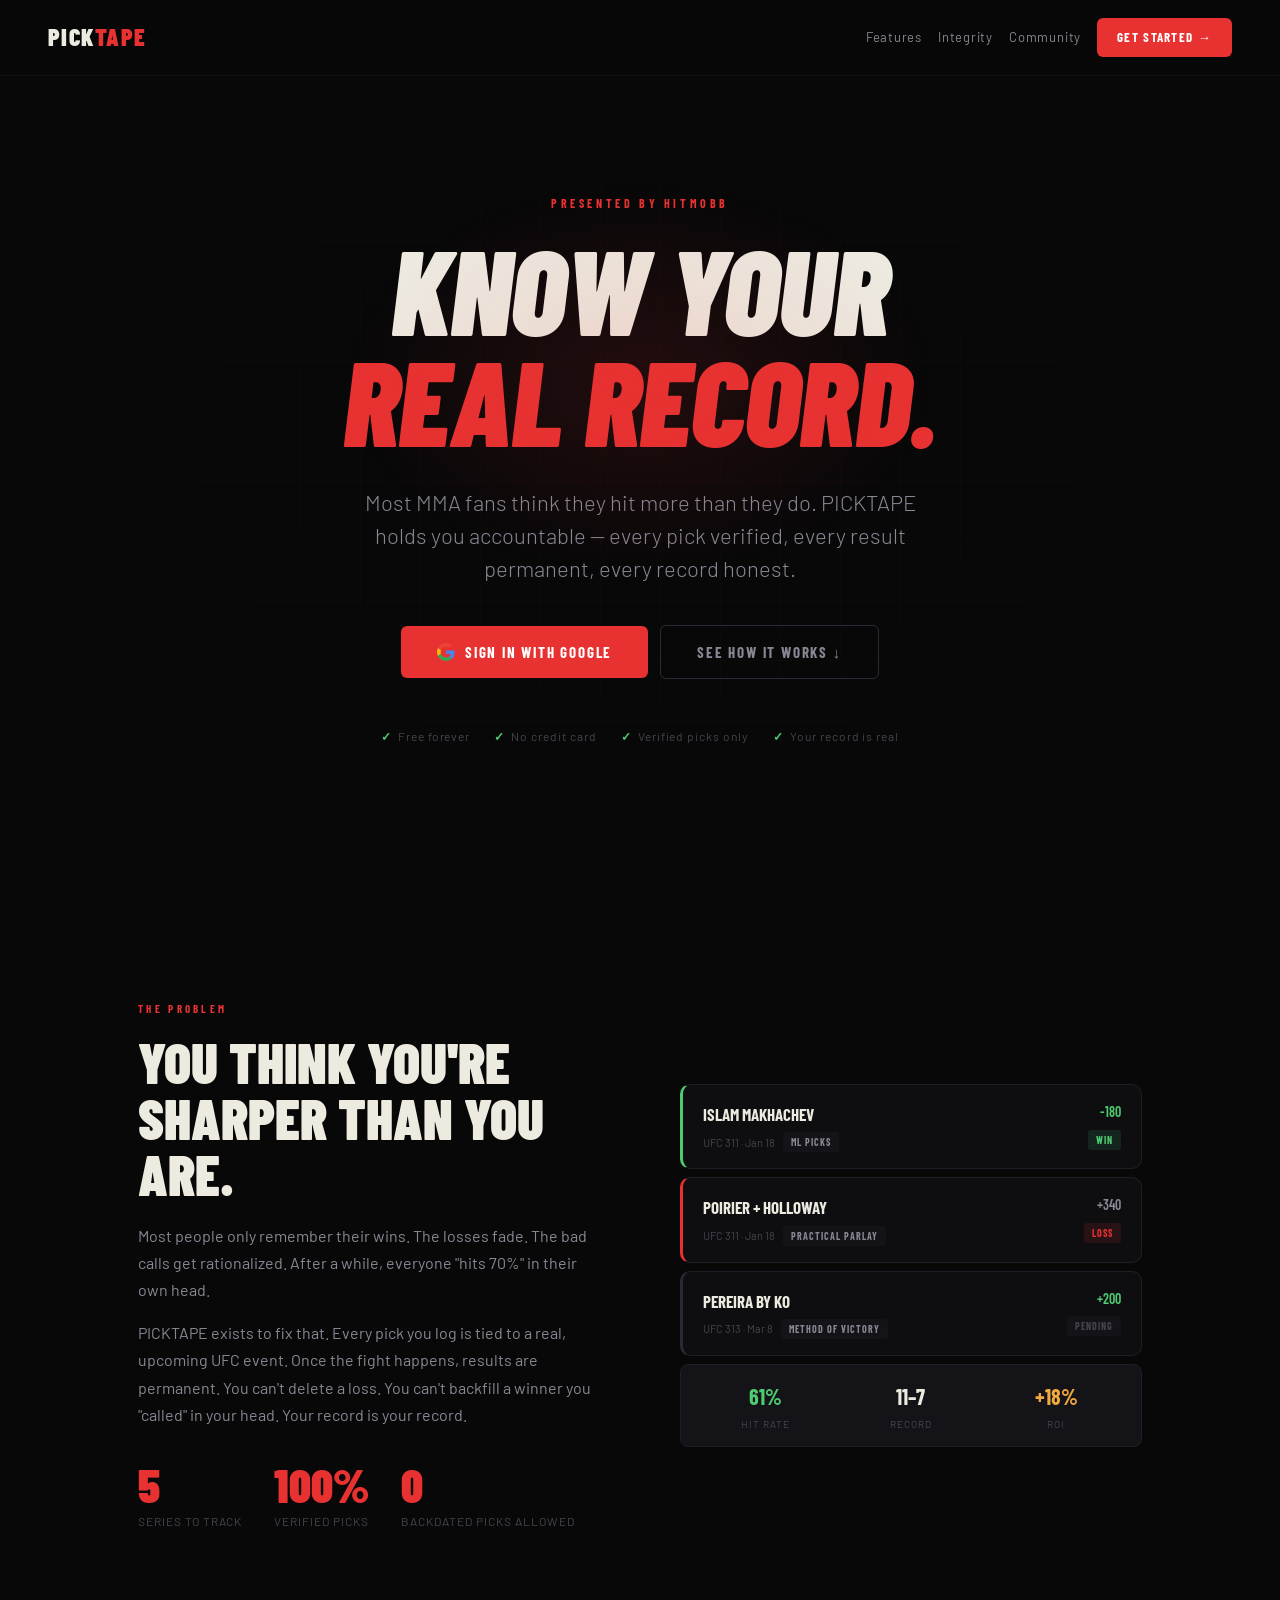
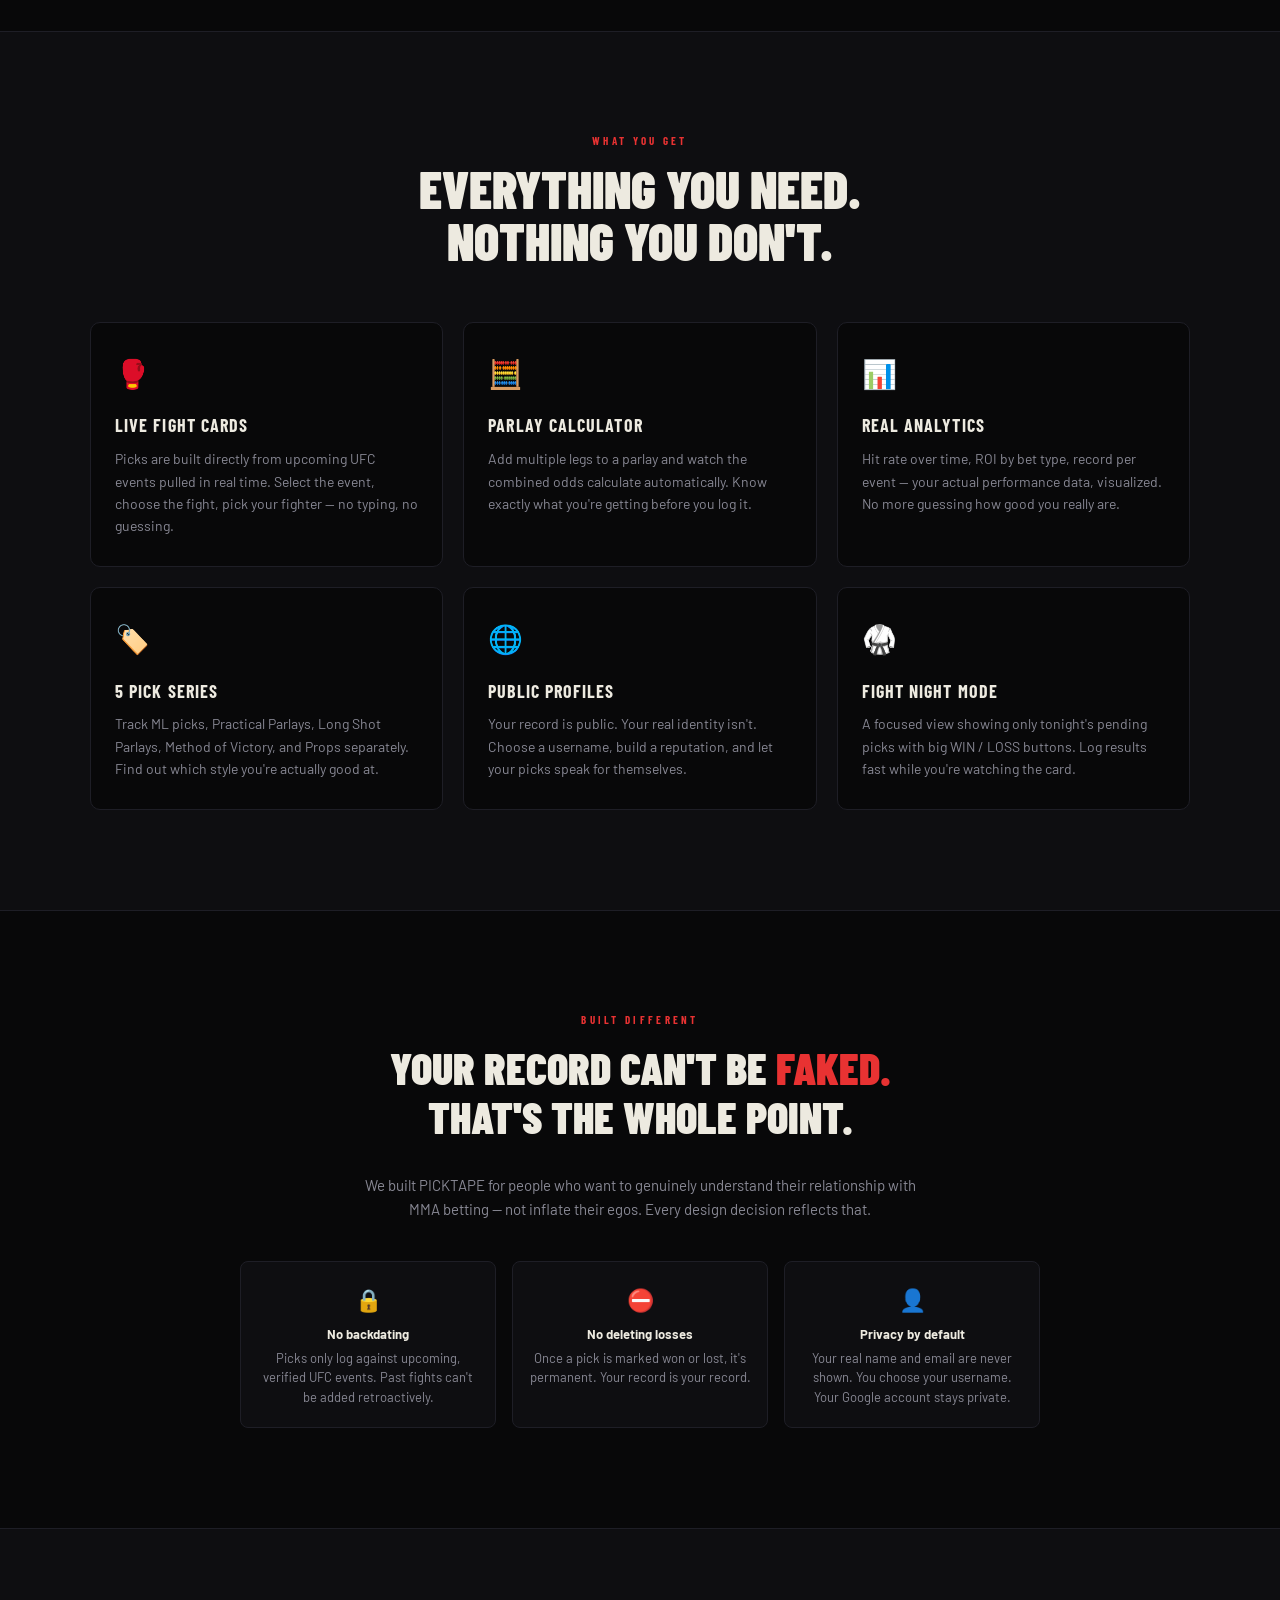
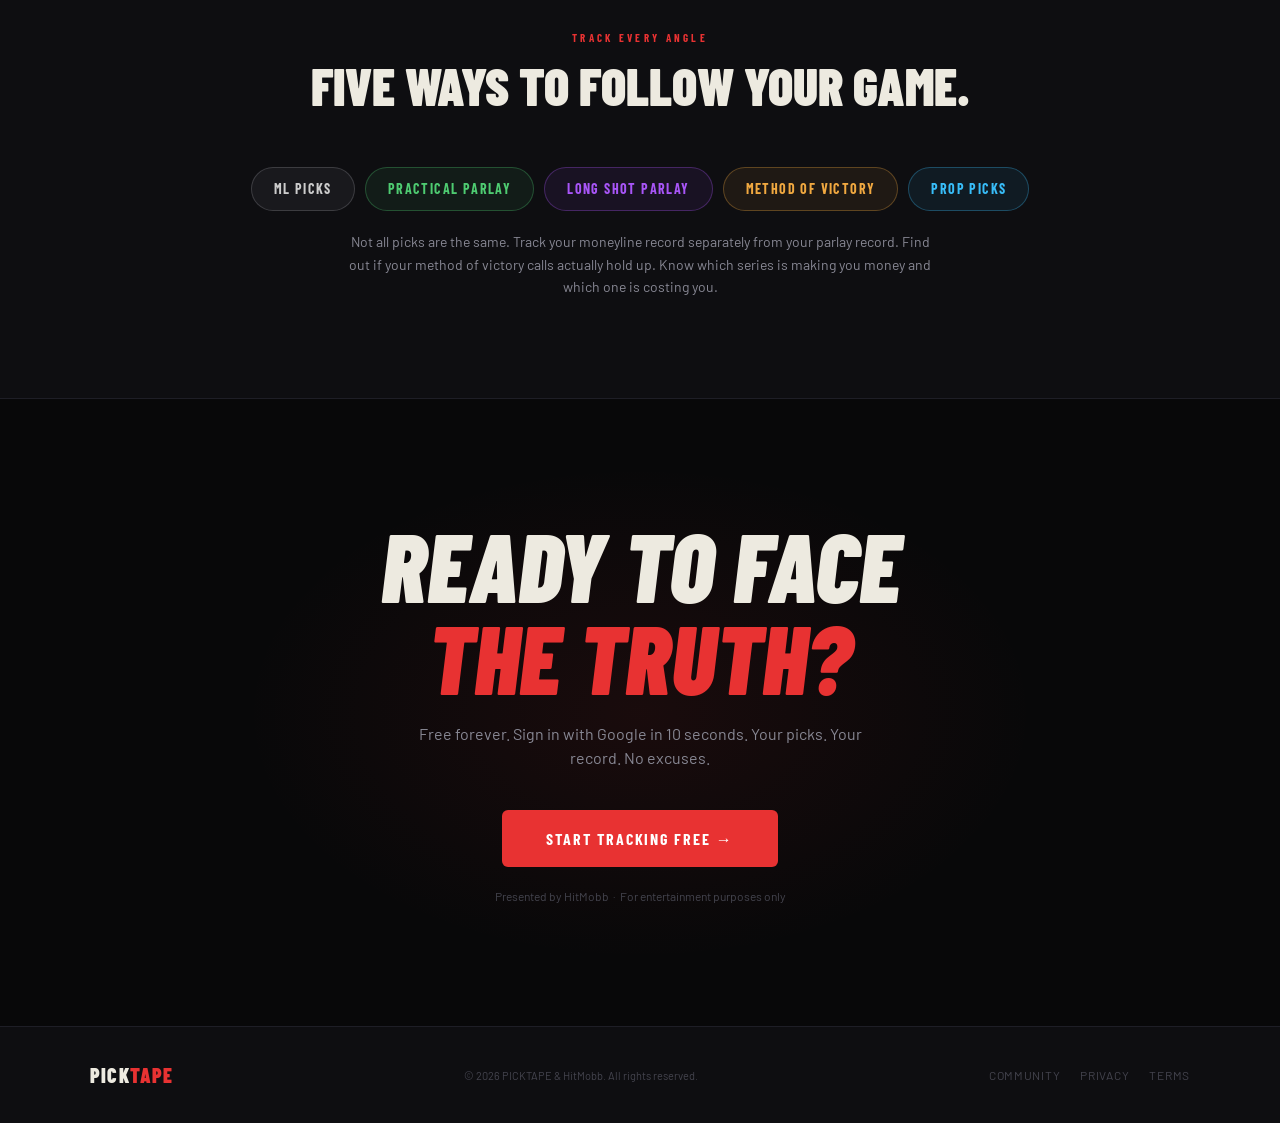
==== commit 268e80df: "landing page as homepage, app moved to app.html" ====
--- a/index.html
+++ b/index.html
@@ -3,429 +3,703 @@
 <head>
   <meta charset="UTF-8" />
   <meta name="viewport" content="width=device-width, initial-scale=1.0" />
-  <title>PICKTAPE — MMA Fight Pick Tracker</title>
-  <link rel="stylesheet" href="css/style.css" />
-  <link href="https://fonts.googleapis.com/css2?family=Barlow+Condensed:wght@400;600;700;900&family=Barlow:wght@300;400;500&display=swap" rel="stylesheet" />
+  <title>PICKTAPE — Know Your Real Record</title>
+  <meta name="description" content="Stop guessing. Start tracking. PICKTAPE locks your MMA picks to real upcoming events so your record is always honest." />
+  <link href="https://fonts.googleapis.com/css2?family=Barlow+Condensed:ital,wght@0,400;0,600;0,700;0,900;1,900&family=Barlow:wght@300;400;500&display=swap" rel="stylesheet" />
+  <style>
+    *, *::before, *::after { box-sizing: border-box; margin: 0; padding: 0; }
+
+    :root {
+      --bg:      #080809;
+      --bg2:     #0e0e11;
+      --bg3:     #141418;
+      --border:  #1e1e26;
+      --border2: #2a2a36;
+      --text:    #edeae0;
+      --text2:   #888894;
+      --text3:   #44444e;
+      --red:     #e83232;
+      --red2:    #c82222;
+      --green:   #4ecb71;
+      --amber:   #f0a840;
+    }
+
+    html { scroll-behavior: smooth; }
+
+    body {
+      background: var(--bg);
+      color: var(--text);
+      font-family: 'Barlow', sans-serif;
+      font-size: 16px;
+      line-height: 1.6;
+      overflow-x: hidden;
+    }
+
+    /* ── NAV ──────────────────────────── */
+    nav {
+      position: fixed; top: 0; left: 0; right: 0; z-index: 100;
+      display: flex; align-items: center; justify-content: space-between;
+      padding: 18px 48px;
+      background: rgba(8,8,9,0.85);
+      backdrop-filter: blur(12px);
+      border-bottom: 1px solid rgba(255,255,255,0.04);
+    }
+    .nav-logo {
+      font-family: 'Barlow Condensed', sans-serif;
+      font-weight: 900; font-size: 24px;
+      letter-spacing: 0.06em; text-transform: uppercase;
+      text-decoration: none; color: var(--text);
+    }
+    .nav-logo span { color: var(--red); }
+    .nav-right { display: flex; align-items: center; gap: 16px; }
+    .nav-link {
+      font-size: 13px; color: var(--text2); text-decoration: none;
+      letter-spacing: 0.06em; transition: color 0.15s;
+    }
+    .nav-link:hover { color: var(--text); }
+    .nav-cta {
+      font-family: 'Barlow Condensed', sans-serif;
+      font-weight: 700; font-size: 13px; letter-spacing: 0.1em;
+      text-transform: uppercase; background: var(--red);
+      color: #fff; border: none; border-radius: 6px;
+      padding: 9px 20px; cursor: pointer; text-decoration: none;
+      transition: background 0.15s;
+    }
+    .nav-cta:hover { background: var(--red2); }
+
+    /* ── HERO ─────────────────────────── */
+    .hero {
+      min-height: 100vh;
+      display: flex; flex-direction: column;
+      align-items: center; justify-content: center;
+      text-align: center; padding: 120px 24px 80px;
+      position: relative; overflow: hidden;
+    }
+
+    /* Background grid */
+    .hero::before {
+      content: '';
+      position: absolute; inset: 0;
+      background-image:
+        linear-gradient(rgba(232,50,50,0.03) 1px, transparent 1px),
+        linear-gradient(90deg, rgba(232,50,50,0.03) 1px, transparent 1px);
+      background-size: 60px 60px;
+      mask-image: radial-gradient(ellipse 80% 80% at 50% 50%, black 30%, transparent 100%);
+    }
+
+    /* Red glow */
+    .hero::after {
+      content: '';
+      position: absolute;
+      top: 20%; left: 50%; transform: translateX(-50%);
+      width: 600px; height: 400px;
+      background: radial-gradient(ellipse, rgba(232,50,50,0.12) 0%, transparent 70%);
+      pointer-events: none;
+    }
+
+    .hero-eyebrow {
+      font-family: 'Barlow Condensed', sans-serif;
+      font-size: 12px; font-weight: 700;
+      letter-spacing: 0.3em; text-transform: uppercase;
+      color: var(--red); margin-bottom: 20px;
+      opacity: 0; animation: fadeUp 0.6s 0.2s ease forwards;
+    }
+
+    .hero-title {
+      font-family: 'Barlow Condensed', sans-serif;
+      font-weight: 900; font-style: italic;
+      font-size: clamp(64px, 10vw, 120px);
+      line-height: 0.92; text-transform: uppercase;
+      letter-spacing: -0.01em;
+      margin-bottom: 8px;
+      opacity: 0; animation: fadeUp 0.6s 0.35s ease forwards;
+    }
+    .hero-title-line2 {
+      color: var(--red);
+      display: block;
+    }
+
+    .hero-subtitle {
+      font-size: clamp(16px, 2.5vw, 22px);
+      color: var(--text2); font-weight: 300;
+      max-width: 560px; margin: 24px auto 0;
+      line-height: 1.5;
+      opacity: 0; animation: fadeUp 0.6s 0.5s ease forwards;
+    }
+
+    .hero-cta-group {
+      display: flex; gap: 12px; align-items: center;
+      justify-content: center; margin-top: 40px;
+      opacity: 0; animation: fadeUp 0.6s 0.65s ease forwards;
+      flex-wrap: wrap;
+    }
+
+    .btn-hero {
+      font-family: 'Barlow Condensed', sans-serif;
+      font-weight: 700; font-size: 15px; letter-spacing: 0.12em;
+      text-transform: uppercase; padding: 14px 36px;
+      border-radius: 6px; cursor: pointer; text-decoration: none;
+      transition: all 0.15s; display: inline-flex; align-items: center; gap: 10px;
+    }
+    .btn-hero-primary {
+      background: var(--red); color: #fff; border: none;
+    }
+    .btn-hero-primary:hover { background: var(--red2); transform: translateY(-1px); }
+    .btn-hero-secondary {
+      background: transparent; color: var(--text2);
+      border: 1px solid var(--border2);
+    }
+    .btn-hero-secondary:hover { border-color: var(--text2); color: var(--text); }
+
+    .hero-proof {
+      margin-top: 48px;
+      display: flex; align-items: center; gap: 24px;
+      justify-content: center; flex-wrap: wrap;
+      opacity: 0; animation: fadeUp 0.6s 0.8s ease forwards;
+    }
+    .hero-proof-item {
+      font-size: 12px; color: var(--text3);
+      letter-spacing: 0.08em; display: flex; align-items: center; gap: 6px;
+    }
+    .hero-proof-item::before { content: '✓'; color: var(--green); font-weight: 700; }
+
+    /* ── TRUTH SECTION ────────────────── */
+    .truth-section {
+      padding: 100px 48px;
+      max-width: 1100px; margin: 0 auto;
+    }
+    .truth-grid {
+      display: grid; grid-template-columns: 1fr 1fr; gap: 80px;
+      align-items: center;
+    }
+    .truth-label {
+      font-family: 'Barlow Condensed', sans-serif;
+      font-size: 11px; font-weight: 700; letter-spacing: 0.3em;
+      text-transform: uppercase; color: var(--red); margin-bottom: 16px;
+    }
+    .truth-title {
+      font-family: 'Barlow Condensed', sans-serif;
+      font-weight: 900; font-size: clamp(36px, 5vw, 56px);
+      line-height: 1.0; text-transform: uppercase;
+      margin-bottom: 20px;
+    }
+    .truth-body {
+      font-size: 16px; color: var(--text2); line-height: 1.7;
+      margin-bottom: 16px;
+    }
+    .truth-stat-row {
+      display: flex; gap: 32px; margin-top: 32px;
+    }
+    .truth-stat {}
+    .truth-stat-num {
+      font-family: 'Barlow Condensed', sans-serif;
+      font-weight: 900; font-size: 48px; line-height: 1;
+      color: var(--red);
+    }
+    .truth-stat-label {
+      font-size: 12px; color: var(--text3); letter-spacing: 0.08em;
+      text-transform: uppercase; margin-top: 4px;
+    }
+
+    /* Fake pick card demo */
+    .demo-card-stack { position: relative; }
+    .demo-card {
+      background: var(--bg2); border: 1px solid var(--border);
+      border-radius: 10px; padding: 16px 20px;
+      margin-bottom: 8px;
+    }
+    .demo-card.won  { border-left: 3px solid var(--green); }
+    .demo-card.lost { border-left: 3px solid var(--red); }
+    .demo-card.pend { border-left: 3px solid var(--border2); }
+    .demo-card-fighter {
+      font-family: 'Barlow Condensed', sans-serif;
+      font-weight: 700; font-size: 17px; text-transform: uppercase;
+      margin-bottom: 4px;
+    }
+    .demo-card-meta {
+      font-size: 11px; color: var(--text3);
+      display: flex; gap: 8px; align-items: center;
+    }
+    .demo-badge {
+      font-family: 'Barlow Condensed', sans-serif;
+      font-size: 10px; font-weight: 700; letter-spacing: 0.1em;
+      text-transform: uppercase; padding: 2px 8px; border-radius: 3px;
+    }
+    .demo-badge-won  { background: rgba(78,203,113,0.12); color: var(--green); }
+    .demo-badge-lost { background: rgba(232,50,50,0.12); color: var(--red); }
+    .demo-badge-pend { background: var(--bg3); color: var(--text3); }
+    .demo-badge-series { background: var(--bg3); color: var(--text2); }
+    .demo-odds { font-family:'Barlow Condensed',sans-serif; font-weight:600; font-size:14px; color:var(--green); }
+
+    /* ── FEATURES ─────────────────────── */
+    .features-section {
+      padding: 100px 48px;
+      background: var(--bg2);
+      border-top: 1px solid var(--border);
+      border-bottom: 1px solid var(--border);
+    }
+    .features-inner { max-width: 1100px; margin: 0 auto; }
+    .section-eyebrow {
+      font-family: 'Barlow Condensed', sans-serif;
+      font-size: 11px; font-weight: 700; letter-spacing: 0.3em;
+      text-transform: uppercase; color: var(--red);
+      text-align: center; margin-bottom: 12px;
+    }
+    .section-title {
+      font-family: 'Barlow Condensed', sans-serif;
+      font-weight: 900; font-size: clamp(32px, 5vw, 52px);
+      text-transform: uppercase; text-align: center;
+      line-height: 1.0; margin-bottom: 56px;
+    }
+    .features-grid {
+      display: grid; grid-template-columns: repeat(3, 1fr); gap: 20px;
+    }
+    .feature-card {
+      background: var(--bg); border: 1px solid var(--border);
+      border-radius: 10px; padding: 28px 24px;
+      transition: border-color 0.2s;
+    }
+    .feature-card:hover { border-color: var(--border2); }
+    .feature-icon {
+      font-size: 28px; margin-bottom: 16px; display: block;
+    }
+    .feature-name {
+      font-family: 'Barlow Condensed', sans-serif;
+      font-weight: 700; font-size: 18px; letter-spacing: 0.06em;
+      text-transform: uppercase; margin-bottom: 8px;
+    }
+    .feature-desc { font-size: 14px; color: var(--text2); line-height: 1.6; }
+
+    /* ── INTEGRITY SECTION ────────────── */
+    .integrity-section {
+      padding: 100px 48px;
+      max-width: 1100px; margin: 0 auto;
+      text-align: center;
+    }
+    .integrity-big {
+      font-family: 'Barlow Condensed', sans-serif;
+      font-weight: 900; font-size: clamp(28px, 4vw, 44px);
+      text-transform: uppercase; line-height: 1.1;
+      max-width: 740px; margin: 16px auto 32px;
+    }
+    .integrity-big span { color: var(--red); }
+    .integrity-points {
+      display: grid; grid-template-columns: repeat(3, 1fr);
+      gap: 16px; max-width: 800px; margin: 0 auto;
+    }
+    .integrity-point {
+      background: var(--bg2); border: 1px solid var(--border);
+      border-radius: 8px; padding: 20px 16px;
+    }
+    .integrity-point-icon { font-size: 22px; margin-bottom: 8px; }
+    .integrity-point-text {
+      font-size: 13px; color: var(--text2); line-height: 1.5;
+    }
+    .integrity-point-text strong { color: var(--text); display: block; margin-bottom: 4px; }
+
+    /* ── SERIES SECTION ───────────────── */
+    .series-section {
+      padding: 100px 48px;
+      background: var(--bg2);
+      border-top: 1px solid var(--border);
+      border-bottom: 1px solid var(--border);
+    }
+    .series-inner { max-width: 1100px; margin: 0 auto; }
+    .series-pills-display {
+      display: flex; flex-wrap: wrap; gap: 10px;
+      justify-content: center; margin-top: 40px;
+    }
+    .spill {
+      font-family: 'Barlow Condensed', sans-serif;
+      font-weight: 700; font-size: 14px; letter-spacing: 0.1em;
+      text-transform: uppercase; padding: 10px 22px;
+      border-radius: 24px; border: 1px solid;
+    }
+    .spill-ml   { background:rgba(200,200,210,0.06); border-color:rgba(200,200,210,0.2); color:#ccc; }
+    .spill-pp   { background:rgba(78,203,113,0.08);  border-color:rgba(78,203,113,0.3);  color:#4ecb71; }
+    .spill-lsp  { background:rgba(168,85,247,0.08);  border-color:rgba(168,85,247,0.3);  color:#a855f7; }
+    .spill-mov  { background:rgba(240,168,64,0.08);  border-color:rgba(240,168,64,0.3);  color:#f0a840; }
+    .spill-prop { background:rgba(56,189,248,0.08);  border-color:rgba(56,189,248,0.3);  color:#38bdf8; }
+    .series-desc {
+      font-size: 14px; color: var(--text2); text-align: center;
+      max-width: 600px; margin: 20px auto 0; line-height: 1.6;
+    }
+
+    /* ── FINAL CTA ────────────────────── */
+    .cta-section {
+      padding: 120px 48px; text-align: center;
+      position: relative; overflow: hidden;
+    }
+    .cta-section::before {
+      content: '';
+      position: absolute; top: 50%; left: 50%; transform: translate(-50%,-50%);
+      width: 800px; height: 500px;
+      background: radial-gradient(ellipse, rgba(232,50,50,0.08) 0%, transparent 70%);
+      pointer-events: none;
+    }
+    .cta-title {
+      font-family: 'Barlow Condensed', sans-serif;
+      font-weight: 900; font-style: italic;
+      font-size: clamp(44px, 8vw, 96px);
+      text-transform: uppercase; line-height: 0.95;
+      margin-bottom: 20px;
+    }
+    .cta-title span { color: var(--red); }
+    .cta-sub {
+      font-size: 16px; color: var(--text2);
+      max-width: 480px; margin: 0 auto 40px; line-height: 1.5;
+    }
+
+    /* ── FOOTER ───────────────────────── */
+    footer {
+      background: var(--bg2); border-top: 1px solid var(--border);
+      padding: 32px 48px;
+    }
+    .footer-inner {
+      max-width: 1100px; margin: 0 auto;
+      display: flex; align-items: center; justify-content: space-between;
+      flex-wrap: wrap; gap: 16px;
+    }
+    .footer-logo {
+      font-family: 'Barlow Condensed', sans-serif;
+      font-weight: 900; font-size: 20px; letter-spacing: 0.06em;
+      text-transform: uppercase; color: var(--text); text-decoration: none;
+    }
+    .footer-logo span { color: var(--red); }
+    .footer-center {
+      font-size: 11px; color: var(--text3); text-align: center;
+    }
+    .footer-links { display: flex; gap: 20px; }
+    .footer-link {
+      font-size: 12px; color: var(--text3); text-decoration: none;
+      letter-spacing: 0.06em; text-transform: uppercase;
+      transition: color 0.15s;
+    }
+    .footer-link:hover { color: var(--text); }
+
+    /* ── ANIMATIONS ───────────────────── */
+    @keyframes fadeUp {
+      from { opacity: 0; transform: translateY(20px); }
+      to   { opacity: 1; transform: translateY(0); }
+    }
+
+    .fade-up {
+      opacity: 0;
+      transform: translateY(24px);
+      transition: opacity 0.6s ease, transform 0.6s ease;
+    }
+    .fade-up.visible {
+      opacity: 1;
+      transform: translateY(0);
+    }
+
+    /* ── RESPONSIVE ───────────────────── */
+    @media (max-width: 768px) {
+      nav { padding: 14px 20px; }
+      .hero { padding: 100px 20px 60px; }
+      .truth-section, .features-section, .integrity-section,
+      .series-section, .cta-section { padding: 60px 20px; }
+      .truth-grid { grid-template-columns: 1fr; gap: 40px; }
+      .features-grid { grid-template-columns: 1fr; }
+      .integrity-points { grid-template-columns: 1fr; }
+      .truth-stat-row { gap: 20px; }
+      footer { padding: 24px 20px; }
+      .footer-inner { flex-direction: column; text-align: center; }
+      .footer-links { justify-content: center; }
+      .demo-card-stack { display: none; }
+    }
+  </style>
 </head>
 <body>
 
-  <!-- USERNAME SETUP SCREEN (first time login) -->
-  <div id="username-screen" class="auth-screen hidden">
-    <div class="auth-card">
-      <div class="auth-logo">PICK<span>TAPE</span></div>
-      <p class="auth-sub">Choose your username</p>
-      <p class="username-info">This is how you'll appear publicly. Your real name is never shown.</p>
-      <div class="field" style="margin-bottom:12px; text-align:left;">
-        <label>Username</label>
-        <input type="text" id="inp-username" placeholder="e.g. sharpshooter_mma" maxlength="24" autocomplete="off" />
-        <div class="username-hint">Letters, numbers, and underscores only. Max 24 characters.</div>
-      </div>
-      <div id="username-error" class="form-error hidden"></div>
-      <button id="save-username-btn" class="btn-primary" style="width:100%; margin-top:8px;">Set Username & Continue</button>
+  <!-- NAV -->
+  <nav>
+    <a href="index.html" class="nav-logo">PICK<span>TAPE</span></a>
+    <div class="nav-right">
+      <a href="#features" class="nav-link">Features</a>
+      <a href="#integrity" class="nav-link">Integrity</a>
+      <a href="profile.html" class="nav-link">Community</a>
+      <a href="app.html" class="nav-cta">Get Started →</a>
     </div>
-  </div>
-
-  <!-- AUTH SCREEN -->
-  <div id="auth-screen" class="auth-screen">
-    <div class="auth-card">
-      <div class="auth-logo">PICK<span>TAPE</span></div>
-      <p class="auth-sub">MMA Fight Pick Tracker</p>
-      <button id="google-signin-btn" class="google-btn">
-        <svg width="18" height="18" viewBox="0 0 48 48" style="margin-right:10px;flex-shrink:0;">
+  </nav>
+
+  <!-- HERO -->
+  <section class="hero">
+    <div class="hero-eyebrow">Presented by HitMobb</div>
+    <h1 class="hero-title">
+      Know Your
+      <span class="hero-title-line2">Real Record.</span>
+    </h1>
+    <p class="hero-subtitle">
+      Most MMA fans think they hit more than they do.
+      PICKTAPE holds you accountable — every pick verified,
+      every result permanent, every record honest.
+    </p>
+    <div class="hero-cta-group">
+      <a href="app.html" class="btn-hero btn-hero-primary">
+        <svg width="18" height="18" viewBox="0 0 48 48">
           <path fill="#EA4335" d="M24 9.5c3.54 0 6.71 1.22 9.21 3.6l6.85-6.85C35.9 2.38 30.47 0 24 0 14.62 0 6.51 5.38 2.56 13.22l7.98 6.19C12.43 13.72 17.74 9.5 24 9.5z"/>
           <path fill="#4285F4" d="M46.98 24.55c0-1.57-.15-3.09-.38-4.55H24v9.02h12.94c-.58 2.96-2.26 5.48-4.78 7.18l7.73 6c4.51-4.18 7.09-10.36 7.09-17.65z"/>
           <path fill="#FBBC05" d="M10.53 28.59c-.48-1.45-.76-2.99-.76-4.59s.27-3.14.76-4.59l-7.98-6.19C.92 16.46 0 20.12 0 24c0 3.88.92 7.54 2.56 10.78l7.97-6.19z"/>
           <path fill="#34A853" d="M24 48c6.48 0 11.93-2.13 15.89-5.81l-7.73-6c-2.18 1.48-4.97 2.35-8.16 2.35-6.26 0-11.57-4.22-13.47-9.91l-7.98 6.19C6.51 42.62 14.62 48 24 48z"/>
         </svg>
         Sign in with Google
-      </button>
-      <p class="auth-note">Your picks are saved to your account and sync across devices.</p>
+      </a>
+      <a href="#features" class="btn-hero btn-hero-secondary">See how it works ↓</a>
     </div>
-  </div>
-
-  <!-- MAIN APP -->
-  <div id="app" class="app hidden">
-
-    <!-- HEADER -->
-    <header class="header">
-      <div class="header-left">
-        <div class="logo">PICK<span>TAPE</span></div>
-        <div class="header-sub">MMA Prediction Tracker</div>
-      </div>
-      <div class="header-right">
-        <button id="my-profile-btn" class="my-profile-btn">
-          <img id="user-avatar" src="" alt="" class="avatar" />
-          <span id="user-name" class="user-name"></span>
-        </button>
-        <a id="profile-link" href="profile.html" target="_blank" class="community-btn">🥊 Community</a>
-        <button id="signout-btn" class="signout-btn">Sign Out</button>
-      </div>
-    </header>
-
-    <!-- MY PROFILE MODAL -->
-    <div id="my-profile-modal" class="modal-overlay hidden">
-      <div class="modal-card">
-        <div class="modal-header">
-          <div class="modal-title">My Profile</div>
-          <button id="close-profile-modal" class="modal-close">✕</button>
-        </div>
-
-        <!-- Avatar -->
-        <div class="modal-avatar-section">
-          <img id="modal-avatar-preview" src="" alt="" class="modal-avatar" />
-          <div>
-            <div class="modal-avatar-name" id="modal-display-username">—</div>
-            <label class="avatar-upload-btn">
-              Change Photo
-              <input type="file" id="avatar-upload" accept="image/*" style="display:none;" />
-            </label>
-          </div>
-        </div>
-
-        <!-- Fields -->
-        <div class="modal-fields">
-          <div class="field">
-            <label>Username <span class="field-note">(shown publicly)</span></label>
-            <input type="text" id="modal-username" placeholder="your_username" maxlength="24" />
-            <div class="username-hint">Letters, numbers, underscores only. Max 24 chars.</div>
-          </div>
-          <div class="field" style="margin-top:12px;">
-            <label>Display Name <span class="field-note">(optional, shown on your profile)</span></label>
-            <input type="text" id="modal-displayname" placeholder="e.g. The Sharpshooter" maxlength="32" />
-          </div>
-        </div>
-
-        <div id="modal-error" class="form-error hidden" style="margin-top:12px;"></div>
-        <div id="modal-success" class="success-notice hidden">✓ Profile updated!</div>
-
-        <div class="modal-actions">
-          <button id="save-profile-btn" class="btn-primary">Save Changes</button>
-          <button id="cancel-profile-btn" class="signout-btn">Cancel</button>
-        </div>
-      </div>
+    <div class="hero-proof">
+      <div class="hero-proof-item">Free forever</div>
+      <div class="hero-proof-item">No credit card</div>
+      <div class="hero-proof-item">Verified picks only</div>
+      <div class="hero-proof-item">Your record is real</div>
     </div>
-
-    <!-- STATS BAR -->
-    <div class="stats-bar">
-      <div class="stat-card">
-        <div class="stat-label">Total Picks</div>
-        <div class="stat-val" id="stat-total">0</div>
-      </div>
-      <div class="stat-card">
-        <div class="stat-label">Hit Rate</div>
-        <div class="stat-val accent" id="stat-hitrate">—</div>
-      </div>
-      <div class="stat-card">
-        <div class="stat-label">ROI</div>
-        <div class="stat-val amber" id="stat-roi">—</div>
-      </div>
-      <div class="stat-card">
-        <div class="stat-label">W — L</div>
-        <div class="stat-val" id="stat-record">0 — 0</div>
-      </div>
-      <div class="stat-card">
-        <div class="stat-label">Pending</div>
-        <div class="stat-val" id="stat-pending">0</div>
-      </div>
-    </div>
-
-    <!-- SERIES FILTER BAR -->
-    <div class="series-bar">
-      <span class="series-bar-label">Series:</span>
-      <button class="series-pill active" data-series="all">All Picks</button>
-      <button class="series-pill series-pill--ml" data-series="ML Picks">ML Picks</button>
-      <button class="series-pill series-pill--pp" data-series="Practical Parlay">Practical Parlay</button>
-      <button class="series-pill series-pill--sp" data-series="Long Shot Parlay">Long Shot Parlay</button>
-      <button class="series-pill series-pill--mov" data-series="Method of Victory">Method of Victory</button>
-      <button class="series-pill series-pill--prop" data-series="Prop Picks">Prop Picks</button>
-    </div>
-
-    <!-- TABS -->
-    <div class="tabs">
-      <button class="tab active" data-tab="log">Log Pick</button>
-      <button class="tab" data-tab="pending">Enter Results</button>
-      <button class="tab" data-tab="fightnight">🥊 Fight Night</button>
-      <button class="tab" data-tab="history">History</button>
-      <button class="tab" data-tab="dashboard">Dashboard</button>
-    </div>
-
-    <!-- BODY -->
-    <main class="main">
-
-      <!-- LOG TAB -->
-      <section id="tab-log" class="tab-section">
-        <div class="section-title">New Pick</div>
-        <div class="form-card">
-
-          <!-- Step 1: Event + Series -->
-          <div class="form-step">
-            <div class="step-label">Step 1 — Event & Series</div>
-            <div class="form-row">
-              <div class="field" style="flex:2;">
-                <label>Upcoming UFC Events <span id="event-loading" class="loading-tag hidden">Loading...</span></label>
-                <select id="inp-event-select">
-                  <option value="">Loading events...</option>
-                </select>
-              </div>
-              <div class="field field-sm">
-                <label>Series</label>
-                <select id="inp-series">
-                  <option value="ML Picks">ML Picks</option>
-                  <option value="Practical Parlay">Practical Parlay</option>
-                  <option value="Long Shot Parlay">Long Shot Parlay</option>
-                  <option value="Method of Victory">Method of Victory</option>
-                  <option value="Prop Picks">Prop Picks</option>
-                </select>
+  </section>
+
+  <!-- TRUTH SECTION -->
+  <section style="padding:100px 48px; max-width:1100px; margin:0 auto;">
+    <div class="truth-grid">
+      <div class="fade-up">
+        <div class="truth-label">The Problem</div>
+        <h2 class="truth-title">You think you're sharper than you are.</h2>
+        <p class="truth-body">
+          Most people only remember their wins. The losses fade. The bad calls get
+          rationalized. After a while, everyone "hits 70%" in their own head.
+        </p>
+        <p class="truth-body">
+          PICKTAPE exists to fix that. Every pick you log is tied to a real,
+          upcoming UFC event. Once the fight happens, results are permanent.
+          You can't delete a loss. You can't backfill a winner you "called" in
+          your head. Your record is your record.
+        </p>
+        <div class="truth-stat-row">
+          <div class="truth-stat">
+            <div class="truth-stat-num">5</div>
+            <div class="truth-stat-label">Series to track</div>
+          </div>
+          <div class="truth-stat">
+            <div class="truth-stat-num">100%</div>
+            <div class="truth-stat-label">Verified picks</div>
+          </div>
+          <div class="truth-stat">
+            <div class="truth-stat-num">0</div>
+            <div class="truth-stat-label">Backdated picks allowed</div>
+          </div>
+        </div>
+      </div>
+
+      <!-- Demo pick cards -->
+      <div class="demo-card-stack fade-up">
+        <div class="demo-card won">
+          <div style="display:flex;justify-content:space-between;align-items:flex-start;">
+            <div>
+              <div class="demo-card-fighter">Islam Makhachev</div>
+              <div class="demo-card-meta">
+                UFC 311 · Jan 18
+                <span class="demo-badge demo-badge-series">ML Picks</span>
               </div>
             </div>
-            <!-- Prop label field — shown only for Prop Picks -->
-            <div id="prop-label-field" class="manual-fallback hidden" style="margin-top:10px;">
-              <div class="field">
-                <label>Prop Description</label>
-                <input type="text" id="inp-prop-label" placeholder="e.g. Poirier wins by KO in Round 1" />
+            <div style="display:flex;flex-direction:column;align-items:flex-end;gap:6px;">
+              <span class="demo-odds">-180</span>
+              <span class="demo-badge demo-badge-won">WIN</span>
+            </div>
+          </div>
+        </div>
+        <div class="demo-card lost">
+          <div style="display:flex;justify-content:space-between;align-items:flex-start;">
+            <div>
+              <div class="demo-card-fighter">Poirier + Holloway</div>
+              <div class="demo-card-meta">
+                UFC 311 · Jan 18
+                <span class="demo-badge demo-badge-series">Practical Parlay</span>
               </div>
             </div>
-            <!-- Integrity notice -->
-            <div class="integrity-notice">
-              🔒 Picks can only be logged from verified upcoming UFC events. This keeps all records honest.
+            <div style="display:flex;flex-direction:column;align-items:flex-end;gap:6px;">
+              <span class="demo-odds" style="color:var(--text2);">+340</span>
+              <span class="demo-badge demo-badge-lost">LOSS</span>
             </div>
           </div>
-
-          <!-- Step 2: Parlay Legs Builder -->
-          <div id="fight-section" class="form-step hidden" style="margin-top:16px;">
-            <div class="step-label-row">
-              <div class="step-label">Step 2 — Add Legs</div>
-              <div class="parlay-odds-display" id="parlay-odds-display" style="display:none;">
-                Combined Odds: <span id="parlay-odds-val">—</span>
+        </div>
+        <div class="demo-card pend">
+          <div style="display:flex;justify-content:space-between;align-items:flex-start;">
+            <div>
+              <div class="demo-card-fighter">Pereira by KO</div>
+              <div class="demo-card-meta">
+                UFC 313 · Mar 8
+                <span class="demo-badge demo-badge-series">Method of Victory</span>
               </div>
             </div>
-
-            <!-- Leg builder -->
-            <div class="leg-builder" id="leg-builder">
-              <div class="form-row" id="leg-add-row">
-                <div class="field" style="flex:1;">
-                  <label>Fight</label>
-                  <select id="inp-fight-select">
-                    <option value="">— Select a fight —</option>
-                  </select>
-                </div>
-                <div class="field" style="flex:1;">
-                  <label>Your Pick</label>
-                  <select id="inp-fighter-select">
-                    <option value="">— Select a fighter —</option>
-                  </select>
-                </div>
-                <div class="field field-sm" id="mov-type-field" style="display:none;">
-                  <label>Method</label>
-                  <select id="inp-mov-type">
-                    <option value="KO">KO/TKO</option>
-                    <option value="Sub">Submission</option>
-                    <option value="DEC">Decision</option>
-                  </select>
-                </div>
-                <div class="field field-sm">
-                  <label>Leg Odds</label>
-                  <input type="text" id="inp-leg-odds" placeholder="+150" />
-                </div>
-                <button class="btn-secondary" id="add-leg-btn">+ Add Leg</button>
-              </div>
+            <div style="display:flex;flex-direction:column;align-items:flex-end;gap:6px;">
+              <span class="demo-odds">+200</span>
+              <span class="demo-badge demo-badge-pend">PENDING</span>
             </div>
-
-            <!-- Legs list -->
-            <div id="legs-list" class="legs-list"></div>
-          </div>
-
-          <!-- Step 3: Final Details -->
-          <div class="form-step" style="margin-top:16px;">
-            <div class="step-label">Step 3 — Notes & Submit</div>
-            <div class="form-row">
-              <div class="field" style="flex:1;">
-                <label>Notes (optional)</label>
-                <input type="text" id="inp-notes" placeholder="Reasoning, confidence level, etc." />
-              </div>
-              <button class="btn-primary" id="add-pick-btn">+ Log Pick</button>
-            </div>
-          </div>
-
-          <div id="form-error" class="form-error hidden">
-            Please add at least one leg with valid odds before logging.
-          </div>
-        </div>
-      </section>
-
-      <!-- PENDING TAB -->
-      <section id="tab-pending" class="tab-section hidden">
-        <div class="section-title">Pending Picks — Enter Results</div>
-        <div id="pending-list" class="picks-list"></div>
-        <div id="pending-empty" class="empty-state hidden">
-          <div class="empty-icon">—</div>
-          <div>No pending picks. Log some picks first.</div>
-        </div>
-      </section>
-
-      <!-- FIGHT NIGHT TAB -->
-      <section id="tab-fightnight" class="tab-section hidden">
-        <div class="fn-header">
-          <div>
-            <div class="section-title" style="margin:0;">Fight Night Mode</div>
-            <div class="fn-subtitle">Quick W/L entry for tonight's card</div>
-          </div>
-          <select id="fn-event-filter" class="filter-select">
-            <option value="">— Select tonight's event —</option>
-          </select>
-        </div>
-        <div id="fn-picks-list" class="fn-picks-list"></div>
-        <div id="fn-empty" class="empty-state">
-          <div class="empty-icon">🥊</div>
-          <div>Select an event above to see your pending picks.</div>
-        </div>
-        <div id="fn-done" class="fn-done hidden">
-          <div class="fn-done-icon">✓</div>
-          <div class="fn-done-text">All picks settled for this event!</div>
-        </div>
-      </section>
-
-      <!-- HISTORY TAB -->
-      <section id="tab-history" class="tab-section hidden">
-        <div class="history-controls">
-          <div class="section-title" style="margin:0;">All Picks</div>
-          <div class="filter-row">
-            <select id="filter-result" class="filter-select">
-              <option value="all">All Results</option>
-              <option value="won">Wins</option>
-              <option value="lost">Losses</option>
-              <option value="pending">Pending</option>
-            </select>
-            <select id="filter-type" class="filter-select">
-              <option value="all">All Types</option>
-              <option value="Single">Singles</option>
-              <option value="Parlay">Parlays</option>
-              <option value="Prop">Props</option>
-            </select>
-            <select id="filter-event" class="filter-select">
-              <option value="all">All Events</option>
-            </select>
-          </div>
-        </div>
-        <div id="history-list" class="picks-list"></div>
-        <div id="history-empty" class="empty-state hidden">
-          <div class="empty-icon">UFC</div>
-          <div>No picks match your filters.</div>
-        </div>
-      </section>
-
-      <!-- DASHBOARD TAB -->
-      <section id="tab-dashboard" class="tab-section hidden">
-        <div class="section-title">Performance Dashboard</div>
-
-        <!-- Summary Cards Row -->
-        <div class="dash-summary">
-          <div class="dash-card">
-            <div class="dash-card-label">Best Bet Type</div>
-            <div class="dash-card-val" id="dash-best-type">—</div>
-            <div class="dash-card-sub" id="dash-best-type-sub"></div>
-          </div>
-          <div class="dash-card">
-            <div class="dash-card-label">Biggest Win (Odds)</div>
-            <div class="dash-card-val green" id="dash-biggest-win">—</div>
-            <div class="dash-card-sub" id="dash-biggest-win-sub"></div>
-          </div>
-          <div class="dash-card">
-            <div class="dash-card-label">Current Streak</div>
-            <div class="dash-card-val" id="dash-streak">—</div>
-            <div class="dash-card-sub" id="dash-streak-sub"></div>
-          </div>
-          <div class="dash-card">
-            <div class="dash-card-label">Avg Odds (Wins)</div>
-            <div class="dash-card-val amber" id="dash-avg-odds">—</div>
-            <div class="dash-card-sub">per winning pick</div>
-          </div>
-        </div>
-
-        <!-- Charts Grid -->
-        <div class="charts-grid">
-
-          <!-- Donut: Win/Loss/Pending -->
-          <div class="chart-card chart-card--sm">
-            <div class="chart-title">Result Breakdown</div>
-            <div class="chart-wrap chart-wrap--donut">
-              <canvas id="chart-donut"></canvas>
-              <div class="donut-center" id="donut-center-text"></div>
-            </div>
-          </div>
-
-          <!-- Line: Hit Rate Over Time -->
-          <div class="chart-card chart-card--lg">
-            <div class="chart-title">Hit Rate Over Time <span class="chart-note">(rolling, by pick)</span></div>
-            <div class="chart-wrap">
-              <canvas id="chart-line"></canvas>
-            </div>
-          </div>
-
-          <!-- Bar: ROI by Bet Type -->
-          <div class="chart-card chart-card--md">
-            <div class="chart-title">ROI by Bet Type</div>
-            <div class="chart-wrap">
-              <canvas id="chart-roi-type"></canvas>
-            </div>
-          </div>
-
-          <!-- Bar: Record per Event -->
-          <div class="chart-card chart-card--md">
-            <div class="chart-title">Record per Event</div>
-            <div class="chart-wrap">
-              <canvas id="chart-events"></canvas>
-            </div>
-          </div>
-
-        </div>
-
-        <div id="dash-empty" class="empty-state hidden">
-          <div class="empty-icon">📊</div>
-          <div>Log and settle some picks to see your dashboard.</div>
-        </div>
-      </section>
-
-    </main>
-
-    <!-- FOOTER -->
-    <footer class="site-footer">
-      <div class="footer-inner">
-        <div class="footer-left">
-          <div class="footer-logo">PICK<span>TAPE</span></div>
-          <div class="footer-presented">Presented by <strong>HitMobb</strong></div>
-        </div>
-        <div class="footer-center">
-          <p class="footer-disclaimer">
-            PICKTAPE is for entertainment and personal tracking purposes only.
-            We do not facilitate, promote, or encourage gambling of any kind.
-            All picks and records displayed are user-generated content.
-            Past performance does not guarantee future results.
-          </p>
-        </div>
-        <div class="footer-right">
-          <div class="footer-links">
-            <a href="privacy.html" class="footer-link">Privacy Policy</a>
-            <a href="terms.html" class="footer-link">Terms of Use</a>
-          </div>
-          <div class="footer-copy">
-            &copy; <span id="footer-year"></span> PICKTAPE &amp; HitMobb.<br/>
-            All rights reserved.
-          </div>
-        </div>
-      </div>
-    </footer>
-
-  </div>
-
-  <!-- LOADING OVERLAY -->
-  <div id="loading" class="loading-overlay">
-    <div class="loading-logo">PICK<span>TAPE</span></div>
-  </div>
-
-  <script src="https://cdn.jsdelivr.net/npm/chart.js@4.4.0/dist/chart.umd.min.js"></script>
-  <script type="module" src="js/firebase-config.js"></script>
-  <script type="module" src="js/app.js"></script>
-  <script>document.getElementById("footer-year").textContent = new Date().getFullYear();</script>
+          </div>
+        </div>
+        <!-- Stats mini card -->
+        <div style="background:var(--bg3);border:1px solid var(--border);border-radius:8px;padding:14px 16px;display:grid;grid-template-columns:repeat(3,1fr);gap:8px;margin-top:8px;">
+          <div style="text-align:center;">
+            <div style="font-family:'Barlow Condensed',sans-serif;font-weight:700;font-size:22px;color:var(--green);">61%</div>
+            <div style="font-size:10px;color:var(--text3);letter-spacing:0.1em;text-transform:uppercase;margin-top:2px;">Hit Rate</div>
+          </div>
+          <div style="text-align:center;">
+            <div style="font-family:'Barlow Condensed',sans-serif;font-weight:700;font-size:22px;">11–7</div>
+            <div style="font-size:10px;color:var(--text3);letter-spacing:0.1em;text-transform:uppercase;margin-top:2px;">Record</div>
+          </div>
+          <div style="text-align:center;">
+            <div style="font-family:'Barlow Condensed',sans-serif;font-weight:700;font-size:22px;color:var(--amber);">+18%</div>
+            <div style="font-size:10px;color:var(--text3);letter-spacing:0.1em;text-transform:uppercase;margin-top:2px;">ROI</div>
+          </div>
+        </div>
+      </div>
+    </div>
+  </section>
+
+  <!-- FEATURES -->
+  <section class="features-section" id="features">
+    <div class="features-inner">
+      <div class="section-eyebrow fade-up">What you get</div>
+      <h2 class="section-title fade-up">Everything you need.<br>Nothing you don't.</h2>
+      <div class="features-grid">
+        <div class="feature-card fade-up">
+          <span class="feature-icon">🥊</span>
+          <div class="feature-name">Live Fight Cards</div>
+          <p class="feature-desc">Picks are built directly from upcoming UFC events pulled in real time. Select the event, choose the fight, pick your fighter — no typing, no guessing.</p>
+        </div>
+        <div class="feature-card fade-up">
+          <span class="feature-icon">🧮</span>
+          <div class="feature-name">Parlay Calculator</div>
+          <p class="feature-desc">Add multiple legs to a parlay and watch the combined odds calculate automatically. Know exactly what you're getting before you log it.</p>
+        </div>
+        <div class="feature-card fade-up">
+          <span class="feature-icon">📊</span>
+          <div class="feature-name">Real Analytics</div>
+          <p class="feature-desc">Hit rate over time, ROI by bet type, record per event — your actual performance data, visualized. No more guessing how good you really are.</p>
+        </div>
+        <div class="feature-card fade-up">
+          <span class="feature-icon">🏷️</span>
+          <div class="feature-name">5 Pick Series</div>
+          <p class="feature-desc">Track ML picks, Practical Parlays, Long Shot Parlays, Method of Victory, and Props separately. Find out which style you're actually good at.</p>
+        </div>
+        <div class="feature-card fade-up">
+          <span class="feature-icon">🌐</span>
+          <div class="feature-name">Public Profiles</div>
+          <p class="feature-desc">Your record is public. Your real identity isn't. Choose a username, build a reputation, and let your picks speak for themselves.</p>
+        </div>
+        <div class="feature-card fade-up">
+          <span class="feature-icon">🥋</span>
+          <div class="feature-name">Fight Night Mode</div>
+          <p class="feature-desc">A focused view showing only tonight's pending picks with big WIN / LOSS buttons. Log results fast while you're watching the card.</p>
+        </div>
+      </div>
+    </div>
+  </section>
+
+  <!-- INTEGRITY SECTION -->
+  <section class="integrity-section" id="integrity">
+    <div class="section-eyebrow fade-up">Built different</div>
+    <h2 class="integrity-big fade-up">
+      Your record can't be <span>faked.</span><br>
+      That's the whole point.
+    </h2>
+    <p style="font-size:15px;color:var(--text2);max-width:560px;margin:0 auto 40px;line-height:1.6;" class="fade-up">
+      We built PICKTAPE for people who want to genuinely understand their relationship
+      with MMA betting — not inflate their egos. Every design decision reflects that.
+    </p>
+    <div class="integrity-points fade-up">
+      <div class="integrity-point">
+        <div class="integrity-point-icon">🔒</div>
+        <div class="integrity-point-text">
+          <strong>No backdating</strong>
+          Picks only log against upcoming, verified UFC events. Past fights can't be added retroactively.
+        </div>
+      </div>
+      <div class="integrity-point">
+        <div class="integrity-point-icon">⛔</div>
+        <div class="integrity-point-text">
+          <strong>No deleting losses</strong>
+          Once a pick is marked won or lost, it's permanent. Your record is your record.
+        </div>
+      </div>
+      <div class="integrity-point">
+        <div class="integrity-point-icon">👤</div>
+        <div class="integrity-point-text">
+          <strong>Privacy by default</strong>
+          Your real name and email are never shown. You choose your username. Your Google account stays private.
+        </div>
+      </div>
+    </div>
+  </section>
+
+  <!-- SERIES SECTION -->
+  <section class="series-section">
+    <div class="series-inner">
+      <div class="section-eyebrow fade-up">Track every angle</div>
+      <h2 class="section-title fade-up">Five ways to follow your game.</h2>
+      <div class="series-pills-display fade-up">
+        <div class="spill spill-ml">ML Picks</div>
+        <div class="spill spill-pp">Practical Parlay</div>
+        <div class="spill spill-lsp">Long Shot Parlay</div>
+        <div class="spill spill-mov">Method of Victory</div>
+        <div class="spill spill-prop">Prop Picks</div>
+      </div>
+      <p class="series-desc fade-up">
+        Not all picks are the same. Track your moneyline record separately from your parlay record.
+        Find out if your method of victory calls actually hold up. Know which series is making
+        you money and which one is costing you.
+      </p>
+    </div>
+  </section>
+
+  <!-- FINAL CTA -->
+  <section class="cta-section">
+    <h2 class="cta-title fade-up">
+      Ready to face<br><span>the truth?</span>
+    </h2>
+    <p class="cta-sub fade-up">
+      Free forever. Sign in with Google in 10 seconds.
+      Your picks. Your record. No excuses.
+    </p>
+    <a href="app.html" class="btn-hero btn-hero-primary fade-up" style="font-size:16px;padding:16px 44px;">
+      Start Tracking Free →
+    </a>
+    <p style="margin-top:20px;font-size:12px;color:var(--text3);" class="fade-up">
+      Presented by HitMobb &nbsp;·&nbsp; For entertainment purposes only
+    </p>
+  </section>
+
+  <!-- FOOTER -->
+  <footer>
+    <div class="footer-inner">
+      <a href="index.html" class="footer-logo">PICK<span>TAPE</span></a>
+      <div class="footer-center">
+        &copy; <span id="footer-year"></span> PICKTAPE &amp; HitMobb. All rights reserved.
+      </div>
+      <div class="footer-links">
+        <a href="profile.html" class="footer-link">Community</a>
+        <a href="privacy.html" class="footer-link">Privacy</a>
+        <a href="terms.html" class="footer-link">Terms</a>
+      </div>
+    </div>
+  </footer>
+
+  <script>
+    // Auto year
+    document.getElementById("footer-year").textContent = new Date().getFullYear();
+
+    // Scroll reveal
+    const observer = new IntersectionObserver((entries) => {
+      entries.forEach(entry => {
+        if (entry.isIntersecting) {
+          entry.target.classList.add("visible");
+          // Stagger children
+          entry.target.querySelectorAll(".fade-up").forEach((el, i) => {
+            el.style.transitionDelay = (i * 0.08) + "s";
+            el.classList.add("visible");
+          });
+        }
+      });
+    }, { threshold: 0.1 });
+
+    document.querySelectorAll(".fade-up").forEach(el => observer.observe(el));
+  </script>
 </body>
 </html>
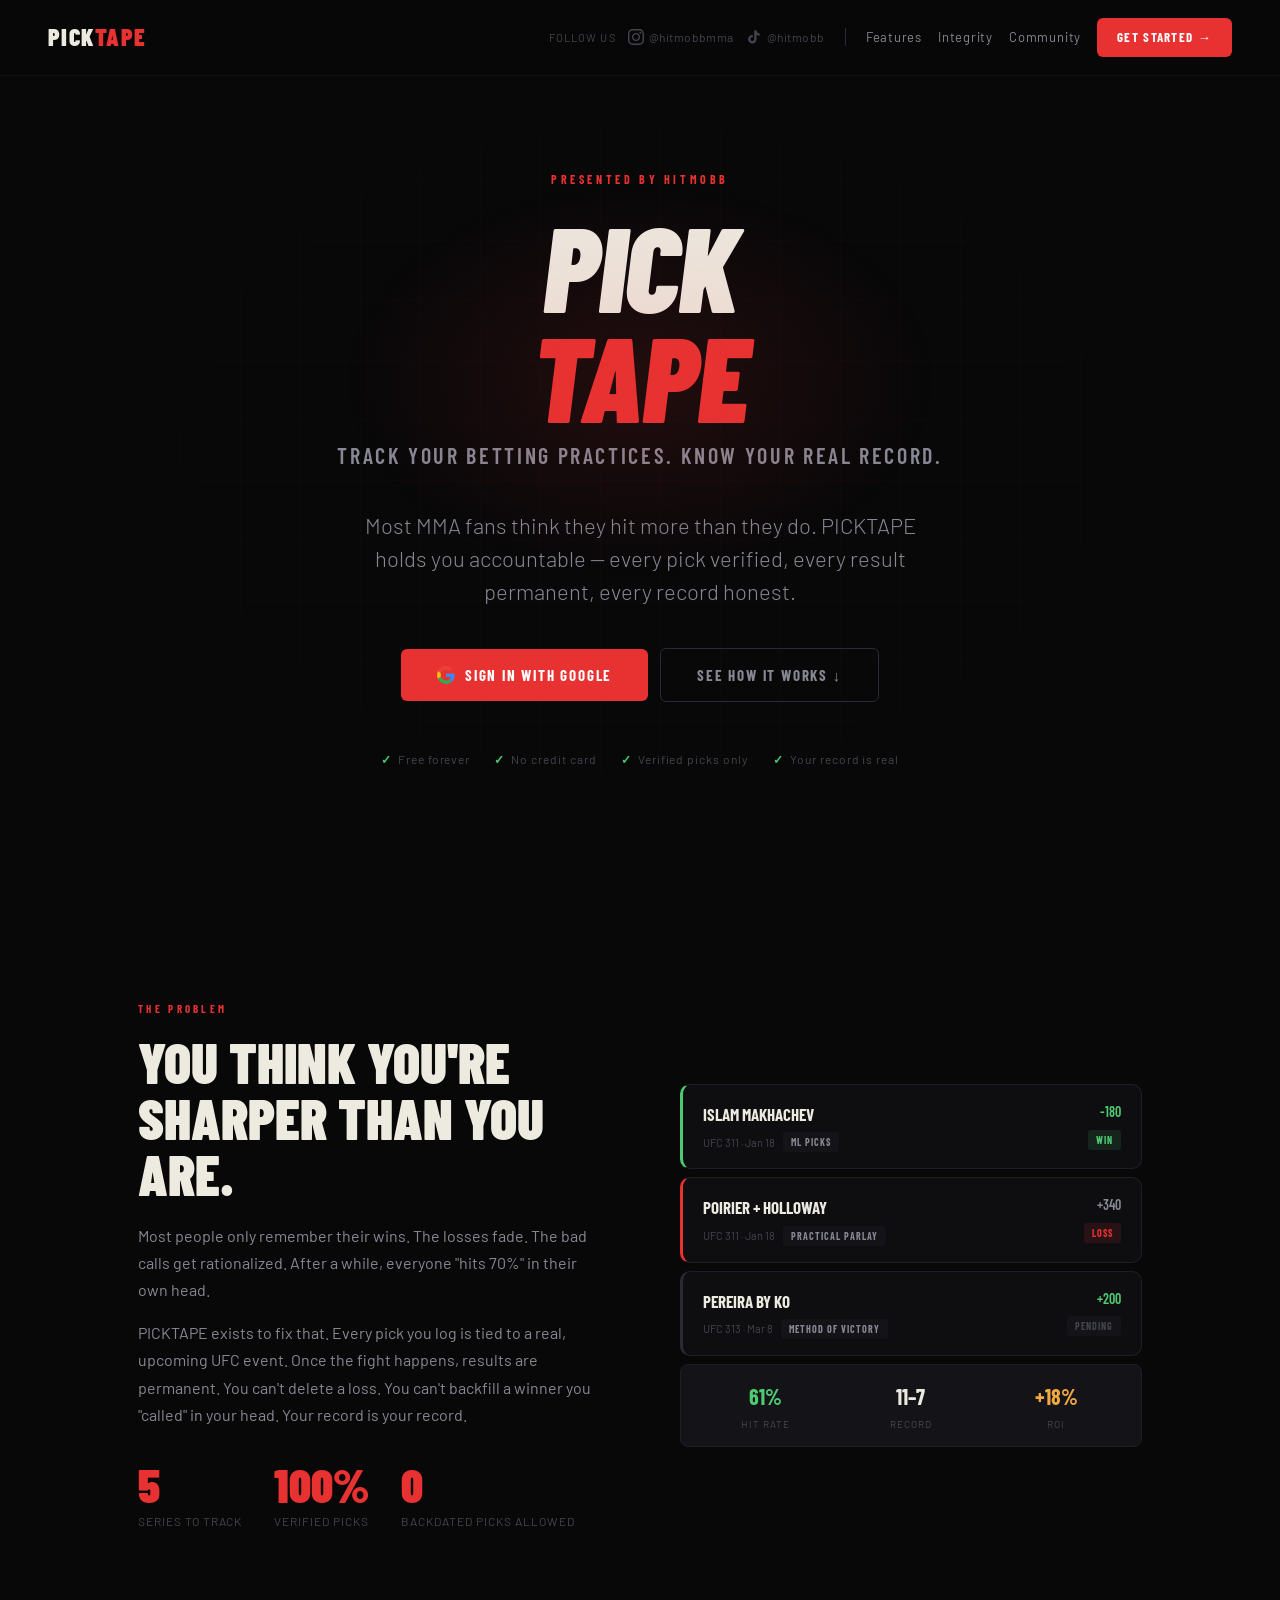
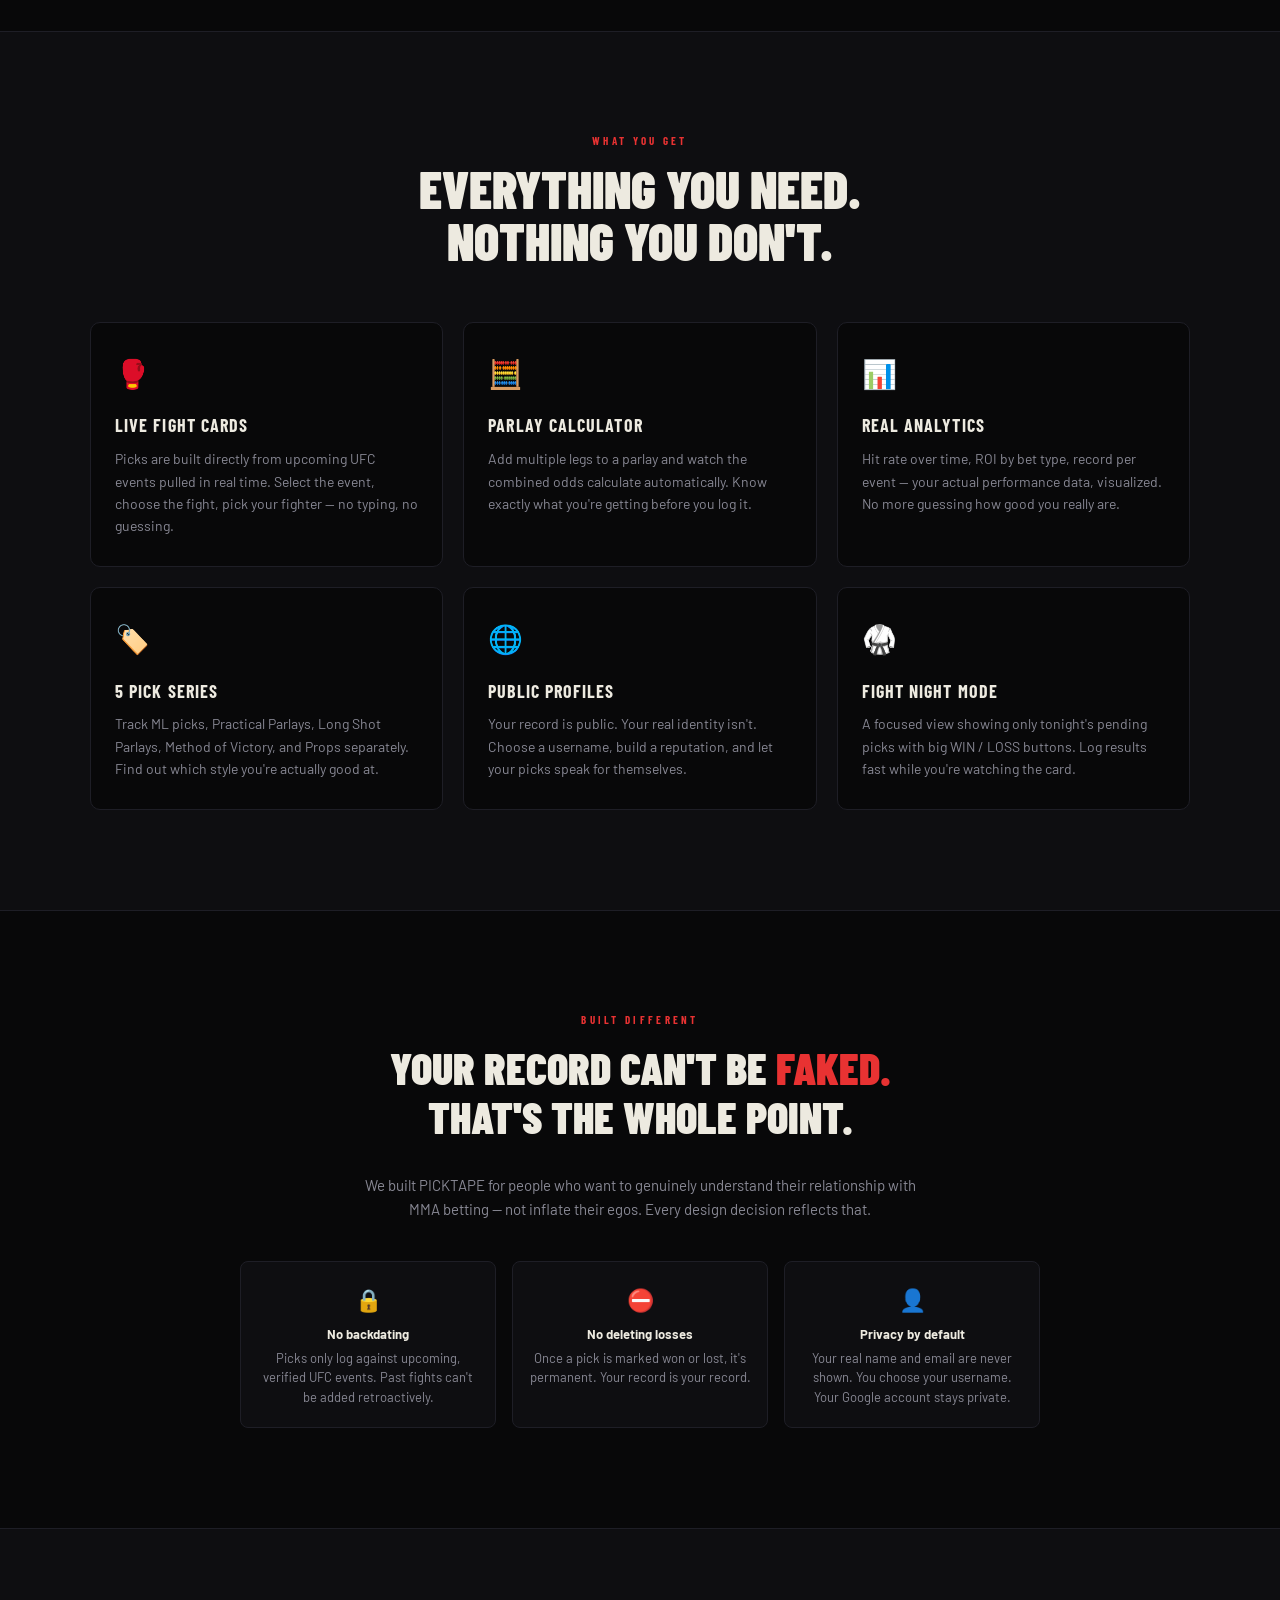
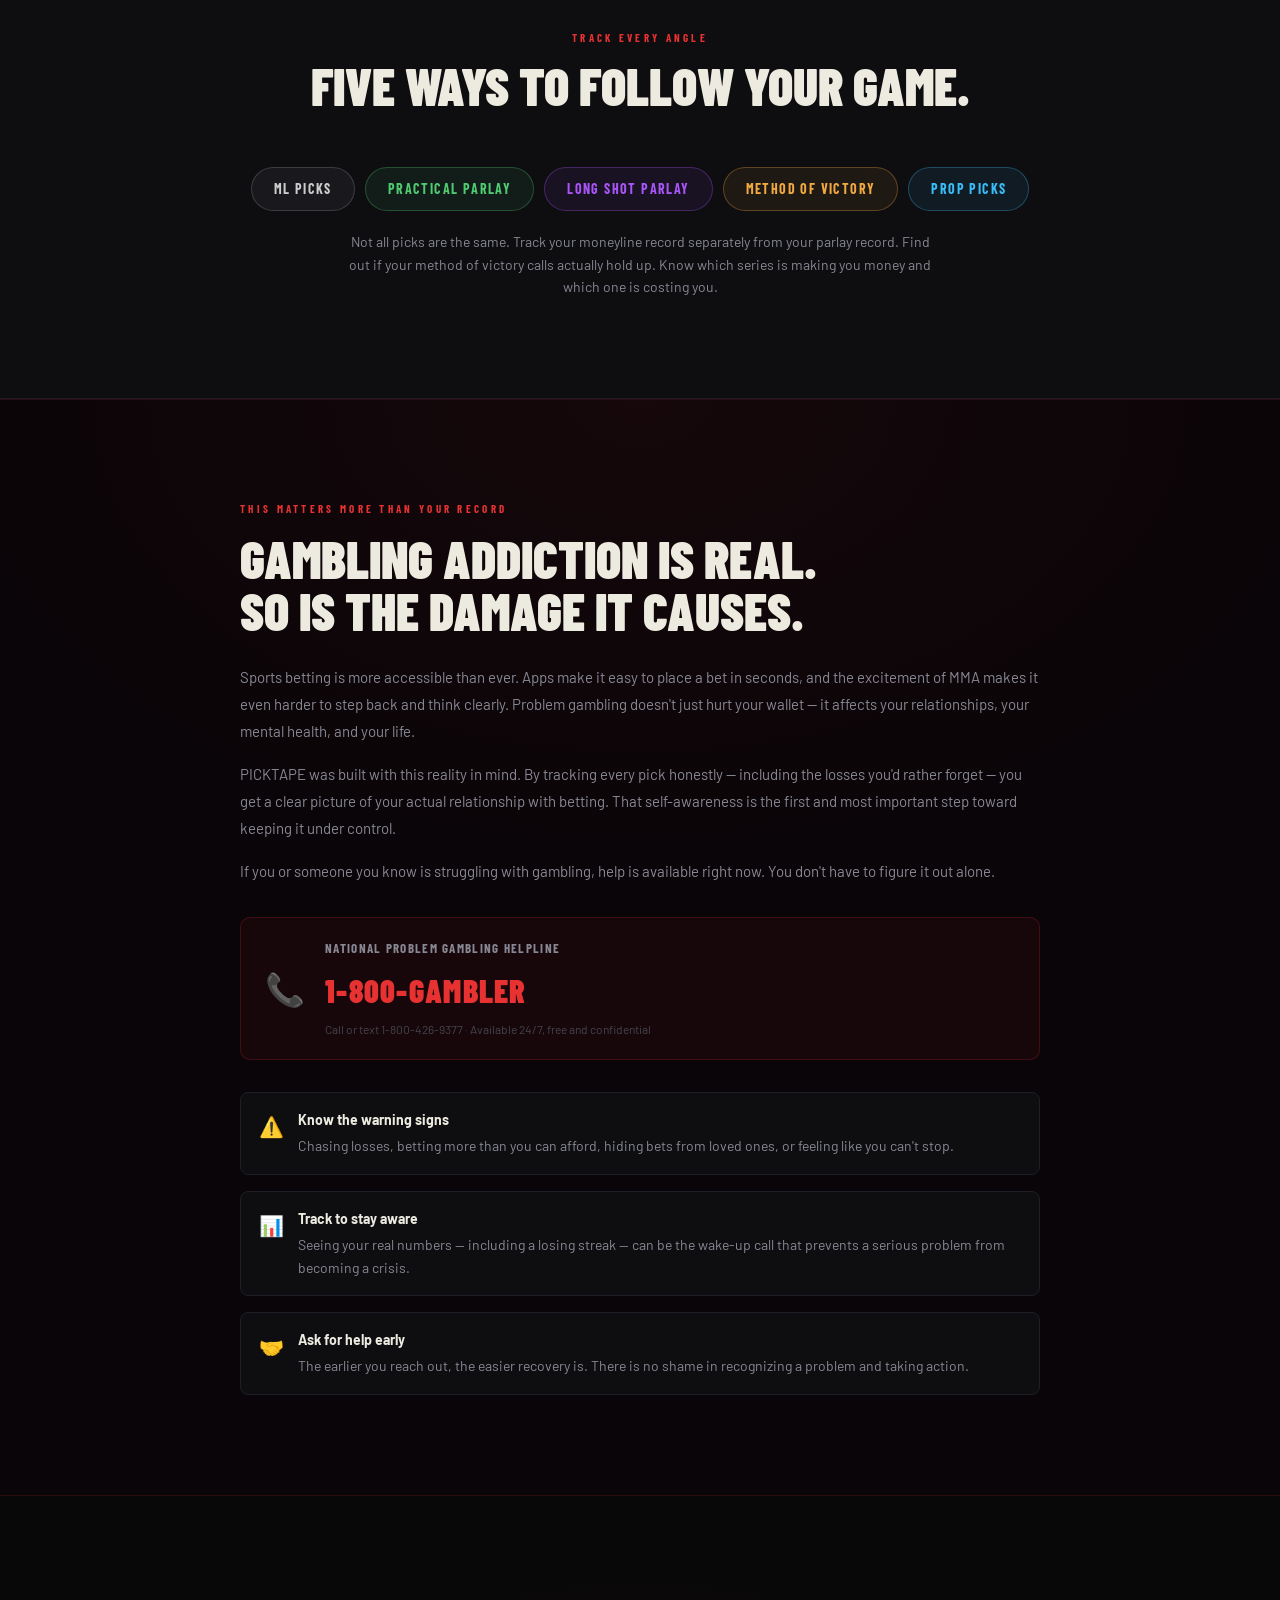
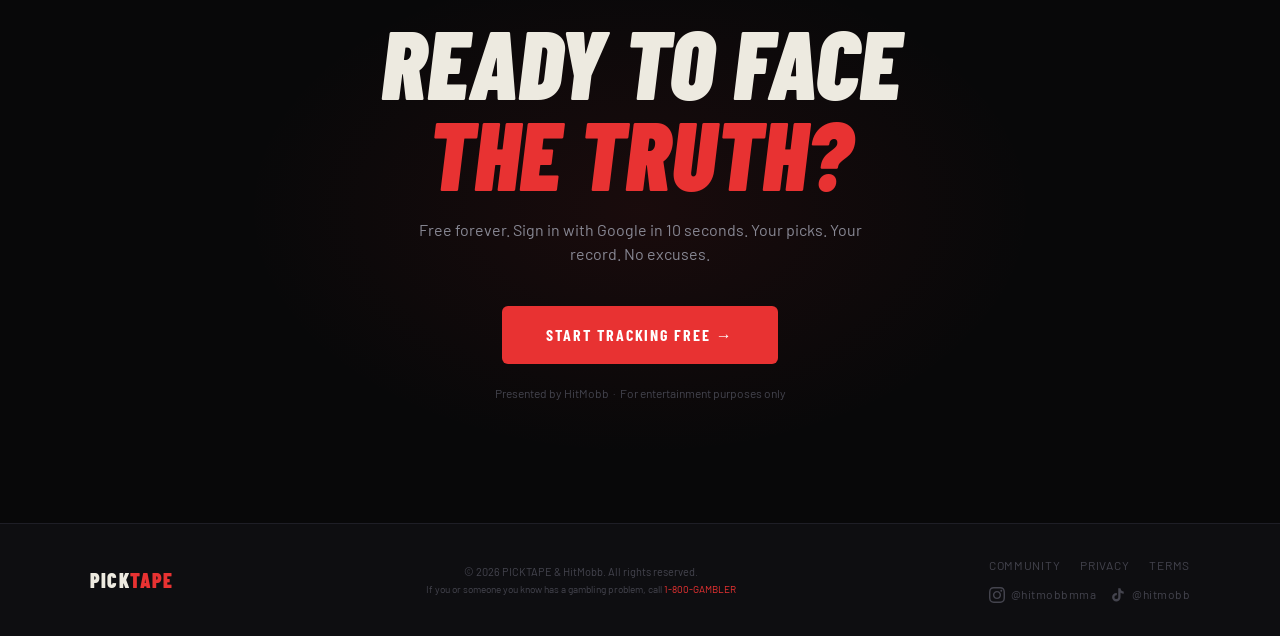
==== commit 1402e5ee: "add follow us social links with handles to nav" ====
--- a/index.html
+++ b/index.html
@@ -377,7 +377,122 @@
     }
     .footer-link:hover { color: var(--text); }
 
-    /* ── ANIMATIONS ───────────────────── */
+    .hero-tagline {
+      font-family: 'Barlow Condensed', sans-serif;
+      font-size: clamp(16px, 2.5vw, 22px);
+      font-weight: 600; letter-spacing: 0.12em;
+      text-transform: uppercase; color: var(--text2);
+      margin-bottom: 12px;
+      opacity: 0; animation: fadeUp 0.6s 0.48s ease forwards;
+    }
+
+    /* ── RESPONSIBLE GAMBLING ─────────── */
+    .rg-section {
+      padding: 100px 48px;
+      background: #0a0508;
+      border-top: 1px solid rgba(232,50,50,0.15);
+      border-bottom: 1px solid rgba(232,50,50,0.15);
+      position: relative;
+    }
+    .rg-section::before {
+      content: '';
+      position: absolute; inset: 0;
+      background: radial-gradient(ellipse 80% 60% at 50% 0%, rgba(232,50,50,0.05) 0%, transparent 70%);
+      pointer-events: none;
+    }
+    .rg-inner { max-width: 800px; margin: 0 auto; }
+    .rg-eyebrow {
+      font-family: 'Barlow Condensed', sans-serif;
+      font-size: 11px; font-weight: 700; letter-spacing: 0.3em;
+      text-transform: uppercase; color: var(--red);
+      margin-bottom: 14px;
+    }
+    .rg-title {
+      font-family: 'Barlow Condensed', sans-serif;
+      font-weight: 900; font-size: clamp(32px, 5vw, 52px);
+      text-transform: uppercase; line-height: 1.0;
+      margin-bottom: 28px;
+    }
+    .rg-body {
+      font-size: 15px; color: var(--text2);
+      line-height: 1.8; margin-bottom: 16px;
+    }
+    .rg-hotline {
+      display: flex; align-items: center; gap: 20px;
+      background: rgba(232,50,50,0.06);
+      border: 1px solid rgba(232,50,50,0.2);
+      border-radius: 10px; padding: 20px 24px;
+      margin: 32px 0;
+    }
+    .rg-hotline-icon { font-size: 32px; flex-shrink: 0; }
+    .rg-hotline-title {
+      font-family: 'Barlow Condensed', sans-serif;
+      font-weight: 700; font-size: 13px;
+      letter-spacing: 0.1em; text-transform: uppercase;
+      color: var(--text2); margin-bottom: 6px;
+    }
+    .rg-hotline-number {
+      font-family: 'Barlow Condensed', sans-serif;
+      font-weight: 900; font-size: 32px;
+      color: var(--red); text-decoration: none;
+      letter-spacing: 0.04em; display: block;
+      transition: opacity 0.15s;
+    }
+    .rg-hotline-number:hover { opacity: 0.8; }
+    .rg-hotline-sub {
+      font-size: 12px; color: var(--text3);
+      margin-top: 4px;
+    }
+    .rg-points {
+      display: flex; flex-direction: column; gap: 16px;
+      margin-top: 28px;
+    }
+    .rg-point {
+      display: flex; gap: 14px; align-items: flex-start;
+      background: var(--bg2); border: 1px solid var(--border);
+      border-radius: 8px; padding: 16px 18px;
+    }
+    .rg-point-icon { font-size: 20px; flex-shrink: 0; margin-top: 1px; }
+    .rg-point-text { font-size: 14px; color: var(--text2); line-height: 1.6; }
+    .rg-point-text strong { color: var(--text); display: block; margin-bottom: 4px; }
+
+    @media (max-width: 768px) {
+      .rg-section { padding: 60px 20px; }
+      .rg-hotline { flex-direction: column; text-align: center; gap: 12px; }
+      .rg-hotline-number { font-size: 26px; }
+    }
+    .nav-social {
+      color: var(--text3); transition: color 0.15s;
+      display: flex; align-items: center; gap: 5px;
+      font-size: 12px; text-decoration: none; letter-spacing: 0.04em;
+    }
+    .nav-social:hover { color: var(--text); }
+    .nav-follow-group {
+      display: flex; align-items: center; gap: 12px;
+    }
+    .nav-follow-label {
+      font-size: 11px; color: var(--text3);
+      letter-spacing: 0.1em; text-transform: uppercase;
+      white-space: nowrap;
+    }
+    .nav-divider {
+      width: 1px; height: 18px;
+      background: var(--border2); margin: 0 4px;
+    }
+    .footer-socials { display: flex; gap: 14px; align-items: center; }
+    .social-link {
+      display: flex; align-items: center; gap: 6px;
+      font-size: 12px; color: var(--text3);
+      text-decoration: none; letter-spacing: 0.04em;
+      transition: color 0.15s;
+    }
+    .social-link:hover { color: var(--text); }
+
+    @media (max-width: 768px) {
+      .nav-follow-group { display: none; }
+      .nav-divider { display: none; }
+    }
+
     @keyframes fadeUp {
       from { opacity: 0; transform: translateY(20px); }
       to   { opacity: 1; transform: translateY(0); }
@@ -396,6 +511,8 @@
     /* ── RESPONSIVE ───────────────────── */
     @media (max-width: 768px) {
       nav { padding: 14px 20px; }
+      .nav-link { display: none; }
+      .nav-cta { font-size: 12px; padding: 8px 16px; }
       .hero { padding: 100px 20px 60px; }
       .truth-section, .features-section, .integrity-section,
       .series-section, .cta-section { padding: 60px 20px; }
@@ -407,6 +524,10 @@
       .footer-inner { flex-direction: column; text-align: center; }
       .footer-links { justify-content: center; }
       .demo-card-stack { display: none; }
+      .hero-cta-group { flex-direction: column; align-items: center; }
+      .btn-hero { width: 100%; justify-content: center; max-width: 320px; }
+      .series-pills-display { gap: 8px; }
+      .spill { font-size: 12px; padding: 8px 16px; }
     }
   </style>
 </head>
@@ -416,6 +537,18 @@
   <nav>
     <a href="index.html" class="nav-logo">PICK<span>TAPE</span></a>
     <div class="nav-right">
+      <div class="nav-follow-group">
+        <span class="nav-follow-label">Follow us</span>
+        <a href="https://instagram.com/hitmobbmma" target="_blank" rel="noopener noreferrer" class="nav-social" title="Instagram @hitmobbmma">
+          <svg width="16" height="16" viewBox="0 0 24 24" fill="currentColor"><path d="M12 2.163c3.204 0 3.584.012 4.85.07 3.252.148 4.771 1.691 4.919 4.919.058 1.265.069 1.645.069 4.849 0 3.205-.012 3.584-.069 4.849-.149 3.225-1.664 4.771-4.919 4.919-1.266.058-1.644.07-4.85.07-3.204 0-3.584-.012-4.849-.07-3.26-.149-4.771-1.699-4.919-4.92-.058-1.265-.07-1.644-.07-4.849 0-3.204.013-3.583.07-4.849.149-3.227 1.664-4.771 4.919-4.919 1.266-.057 1.645-.069 4.849-.069zm0-2.163c-3.259 0-3.667.014-4.947.072-4.358.2-6.78 2.618-6.98 6.98-.059 1.281-.073 1.689-.073 4.948 0 3.259.014 3.668.072 4.948.2 4.358 2.618 6.78 6.98 6.98 1.281.058 1.689.072 4.948.072 3.259 0 3.668-.014 4.948-.072 4.354-.2 6.782-2.618 6.979-6.98.059-1.28.073-1.689.073-4.948 0-3.259-.014-3.667-.072-4.947-.196-4.354-2.617-6.78-6.979-6.98-1.281-.059-1.69-.073-4.949-.073zm0 5.838c-3.403 0-6.162 2.759-6.162 6.162s2.759 6.163 6.162 6.163 6.162-2.759 6.162-6.163c0-3.403-2.759-6.162-6.162-6.162zm0 10.162c-2.209 0-4-1.79-4-4 0-2.209 1.791-4 4-4s4 1.791 4 4c0 2.21-1.791 4-4 4zm6.406-11.845c-.796 0-1.441.645-1.441 1.44s.645 1.44 1.441 1.44c.795 0 1.439-.645 1.439-1.44s-.644-1.44-1.439-1.44z"/></svg>
+          @hitmobbmma
+        </a>
+        <a href="https://tiktok.com/@hitmobb" target="_blank" rel="noopener noreferrer" class="nav-social" title="TikTok @hitmobb">
+          <svg width="16" height="16" viewBox="0 0 24 24" fill="currentColor"><path d="M19.59 6.69a4.83 4.83 0 01-3.77-4.25V2h-3.45v13.67a2.89 2.89 0 01-2.88 2.5 2.89 2.89 0 01-2.89-2.89 2.89 2.89 0 012.89-2.89c.28 0 .54.04.79.1V9.01a6.33 6.33 0 00-.79-.05 6.34 6.34 0 00-6.34 6.34 6.34 6.34 0 006.34 6.34 6.34 6.34 0 006.33-6.34V8.69a8.18 8.18 0 004.78 1.52V6.75a4.85 4.85 0 01-1.01-.06z"/></svg>
+          @hitmobb
+        </a>
+      </div>
+      <div class="nav-divider"></div>
       <a href="#features" class="nav-link">Features</a>
       <a href="#integrity" class="nav-link">Integrity</a>
       <a href="profile.html" class="nav-link">Community</a>
@@ -427,9 +560,9 @@
   <section class="hero">
     <div class="hero-eyebrow">Presented by HitMobb</div>
     <h1 class="hero-title">
-      Know Your
-      <span class="hero-title-line2">Real Record.</span>
+      PICK<span class="hero-title-line2">TAPE</span>
     </h1>
+    <p class="hero-tagline">Track your betting practices. Know your real record.</p>
     <p class="hero-subtitle">
       Most MMA fans think they hit more than they do.
       PICKTAPE holds you accountable — every pick verified,
@@ -649,6 +782,65 @@
     </div>
   </section>
 
+  <!-- RESPONSIBLE GAMBLING SECTION -->
+  <section class="rg-section" id="responsibility">
+    <div class="rg-inner">
+      <div class="rg-content fade-up">
+        <div class="rg-eyebrow">This matters more than your record</div>
+        <h2 class="rg-title">Gambling addiction is real.<br>So is the damage it causes.</h2>
+        <p class="rg-body">
+          Sports betting is more accessible than ever. Apps make it easy to place a bet in seconds,
+          and the excitement of MMA makes it even harder to step back and think clearly.
+          Problem gambling doesn't just hurt your wallet — it affects your relationships,
+          your mental health, and your life.
+        </p>
+        <p class="rg-body">
+          PICKTAPE was built with this reality in mind. By tracking every pick honestly —
+          including the losses you'd rather forget — you get a clear picture of your actual
+          relationship with betting. That self-awareness is the first and most important step
+          toward keeping it under control.
+        </p>
+        <p class="rg-body">
+          If you or someone you know is struggling with gambling, help is available right now.
+          You don't have to figure it out alone.
+        </p>
+
+        <div class="rg-hotline">
+          <div class="rg-hotline-icon">📞</div>
+          <div class="rg-hotline-content">
+            <div class="rg-hotline-title">National Problem Gambling Helpline</div>
+            <a href="tel:18004269337" class="rg-hotline-number">1-800-GAMBLER</a>
+            <div class="rg-hotline-sub">Call or text 1-800-426-9377 · Available 24/7, free and confidential</div>
+          </div>
+        </div>
+
+        <div class="rg-points">
+          <div class="rg-point">
+            <div class="rg-point-icon">⚠️</div>
+            <div class="rg-point-text">
+              <strong>Know the warning signs</strong>
+              Chasing losses, betting more than you can afford, hiding bets from loved ones, or feeling like you can't stop.
+            </div>
+          </div>
+          <div class="rg-point">
+            <div class="rg-point-icon">📊</div>
+            <div class="rg-point-text">
+              <strong>Track to stay aware</strong>
+              Seeing your real numbers — including a losing streak — can be the wake-up call that prevents a serious problem from becoming a crisis.
+            </div>
+          </div>
+          <div class="rg-point">
+            <div class="rg-point-icon">🤝</div>
+            <div class="rg-point-text">
+              <strong>Ask for help early</strong>
+              The earlier you reach out, the easier recovery is. There is no shame in recognizing a problem and taking action.
+            </div>
+          </div>
+        </div>
+      </div>
+    </div>
+  </section>
+
   <!-- FINAL CTA -->
   <section class="cta-section">
     <h2 class="cta-title fade-up">
@@ -671,12 +863,25 @@
     <div class="footer-inner">
       <a href="index.html" class="footer-logo">PICK<span>TAPE</span></a>
       <div class="footer-center">
-        &copy; <span id="footer-year"></span> PICKTAPE &amp; HitMobb. All rights reserved.
-      </div>
-      <div class="footer-links">
-        <a href="profile.html" class="footer-link">Community</a>
-        <a href="privacy.html" class="footer-link">Privacy</a>
-        <a href="terms.html" class="footer-link">Terms</a>
+        &copy; <span id="footer-year"></span> PICKTAPE &amp; HitMobb. All rights reserved.<br/>
+        <span style="font-size:10px;">If you or someone you know has a gambling problem, call <a href="tel:18004269337" style="color:var(--red);text-decoration:none;">1-800-GAMBLER</a></span>
+      </div>
+      <div style="display:flex;flex-direction:column;align-items:flex-end;gap:10px;">
+        <div class="footer-links">
+          <a href="profile.html" class="footer-link">Community</a>
+          <a href="privacy.html" class="footer-link">Privacy</a>
+          <a href="terms.html" class="footer-link">Terms</a>
+        </div>
+        <div class="footer-socials">
+          <a href="https://instagram.com/hitmobbmma" target="_blank" rel="noopener noreferrer" class="social-link">
+            <svg width="16" height="16" viewBox="0 0 24 24" fill="currentColor"><path d="M12 2.163c3.204 0 3.584.012 4.85.07 3.252.148 4.771 1.691 4.919 4.919.058 1.265.069 1.645.069 4.849 0 3.205-.012 3.584-.069 4.849-.149 3.225-1.664 4.771-4.919 4.919-1.266.058-1.644.07-4.85.07-3.204 0-3.584-.012-4.849-.07-3.26-.149-4.771-1.699-4.919-4.92-.058-1.265-.07-1.644-.07-4.849 0-3.204.013-3.583.07-4.849.149-3.227 1.664-4.771 4.919-4.919 1.266-.057 1.645-.069 4.849-.069zm0-2.163c-3.259 0-3.667.014-4.947.072-4.358.2-6.78 2.618-6.98 6.98-.059 1.281-.073 1.689-.073 4.948 0 3.259.014 3.668.072 4.948.2 4.358 2.618 6.78 6.98 6.98 1.281.058 1.689.072 4.948.072 3.259 0 3.668-.014 4.948-.072 4.354-.2 6.782-2.618 6.979-6.98.059-1.28.073-1.689.073-4.948 0-3.259-.014-3.667-.072-4.947-.196-4.354-2.617-6.78-6.979-6.98-1.281-.059-1.69-.073-4.949-.073zm0 5.838c-3.403 0-6.162 2.759-6.162 6.162s2.759 6.163 6.162 6.163 6.162-2.759 6.162-6.163c0-3.403-2.759-6.162-6.162-6.162zm0 10.162c-2.209 0-4-1.79-4-4 0-2.209 1.791-4 4-4s4 1.791 4 4c0 2.21-1.791 4-4 4zm6.406-11.845c-.796 0-1.441.645-1.441 1.44s.645 1.44 1.441 1.44c.795 0 1.439-.645 1.439-1.44s-.644-1.44-1.439-1.44z"/></svg>
+            @hitmobbmma
+          </a>
+          <a href="https://tiktok.com/@hitmobb" target="_blank" rel="noopener noreferrer" class="social-link">
+            <svg width="16" height="16" viewBox="0 0 24 24" fill="currentColor"><path d="M19.59 6.69a4.83 4.83 0 01-3.77-4.25V2h-3.45v13.67a2.89 2.89 0 01-2.88 2.5 2.89 2.89 0 01-2.89-2.89 2.89 2.89 0 012.89-2.89c.28 0 .54.04.79.1V9.01a6.33 6.33 0 00-.79-.05 6.34 6.34 0 00-6.34 6.34 6.34 6.34 0 006.34 6.34 6.34 6.34 0 006.33-6.34V8.69a8.18 8.18 0 004.78 1.52V6.75a4.85 4.85 0 01-1.01-.06z"/></svg>
+            @hitmobb
+          </a>
+        </div>
       </div>
     </div>
   </footer>
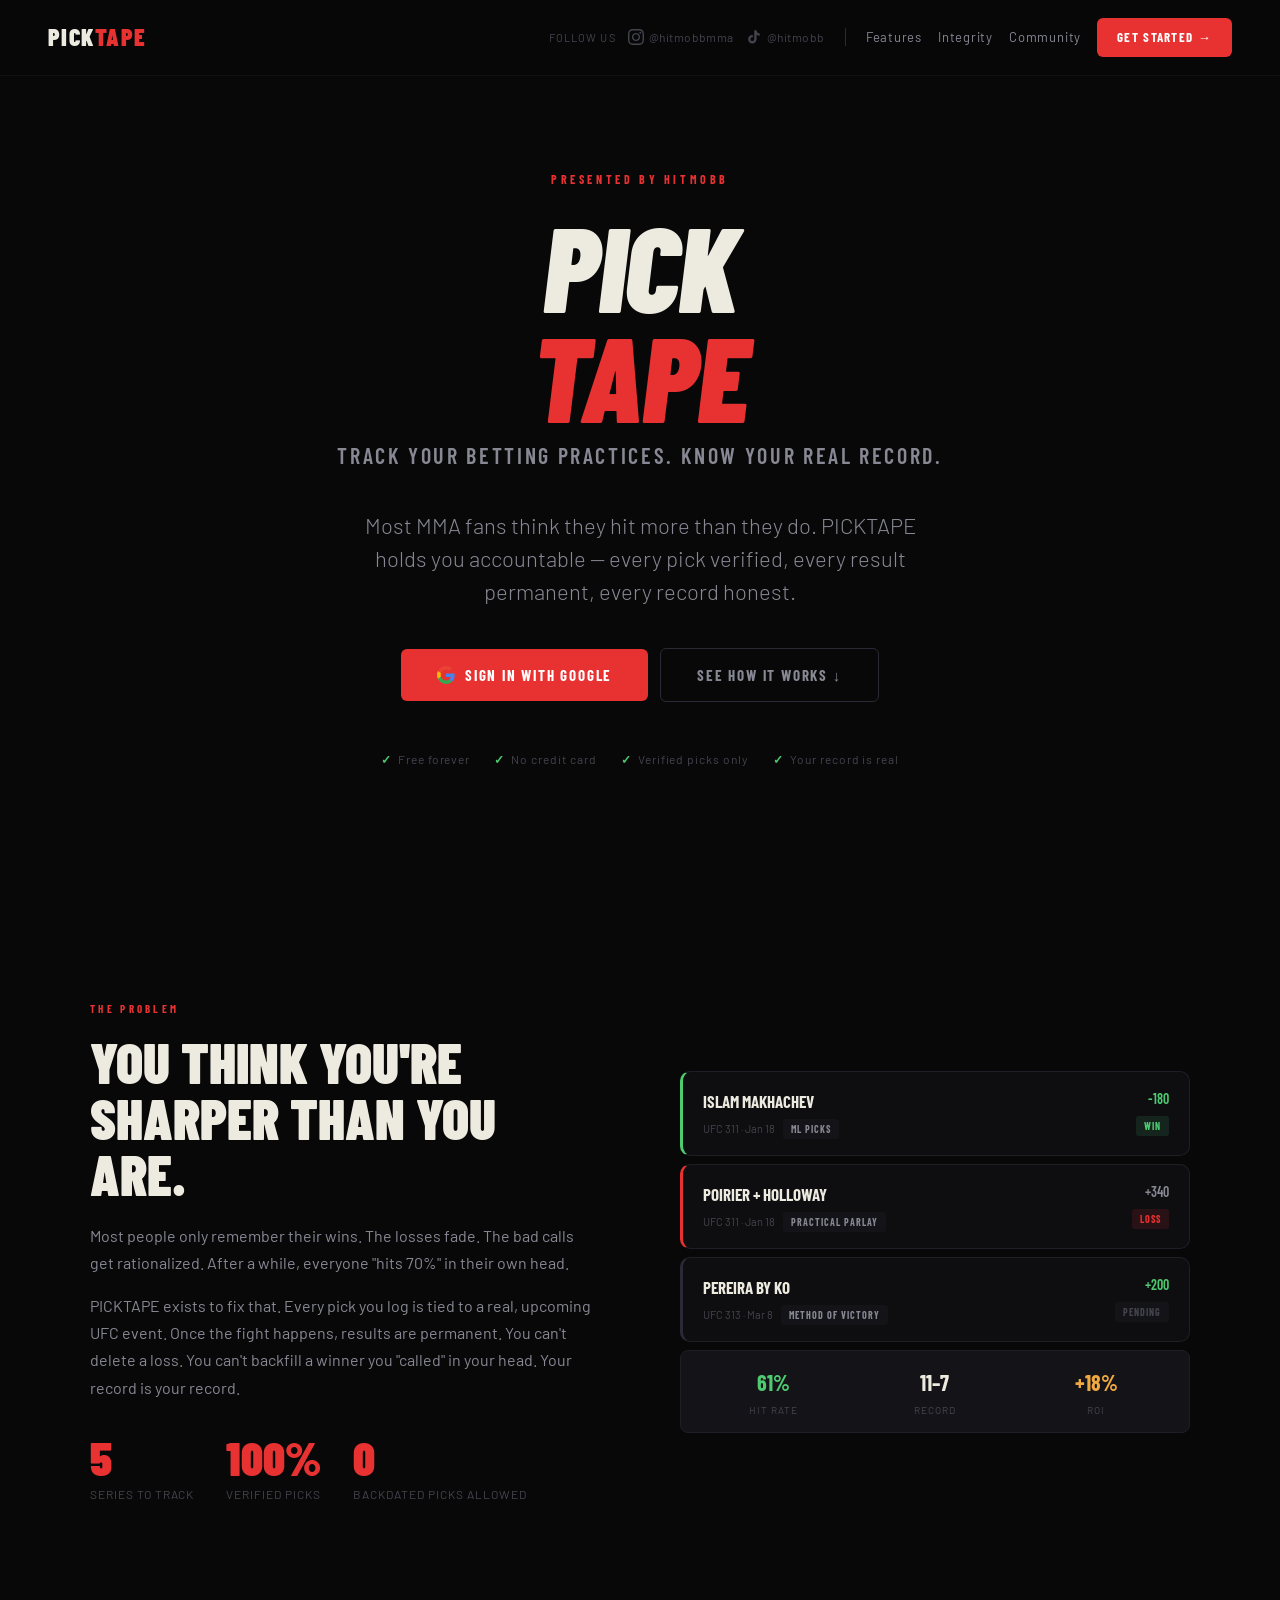
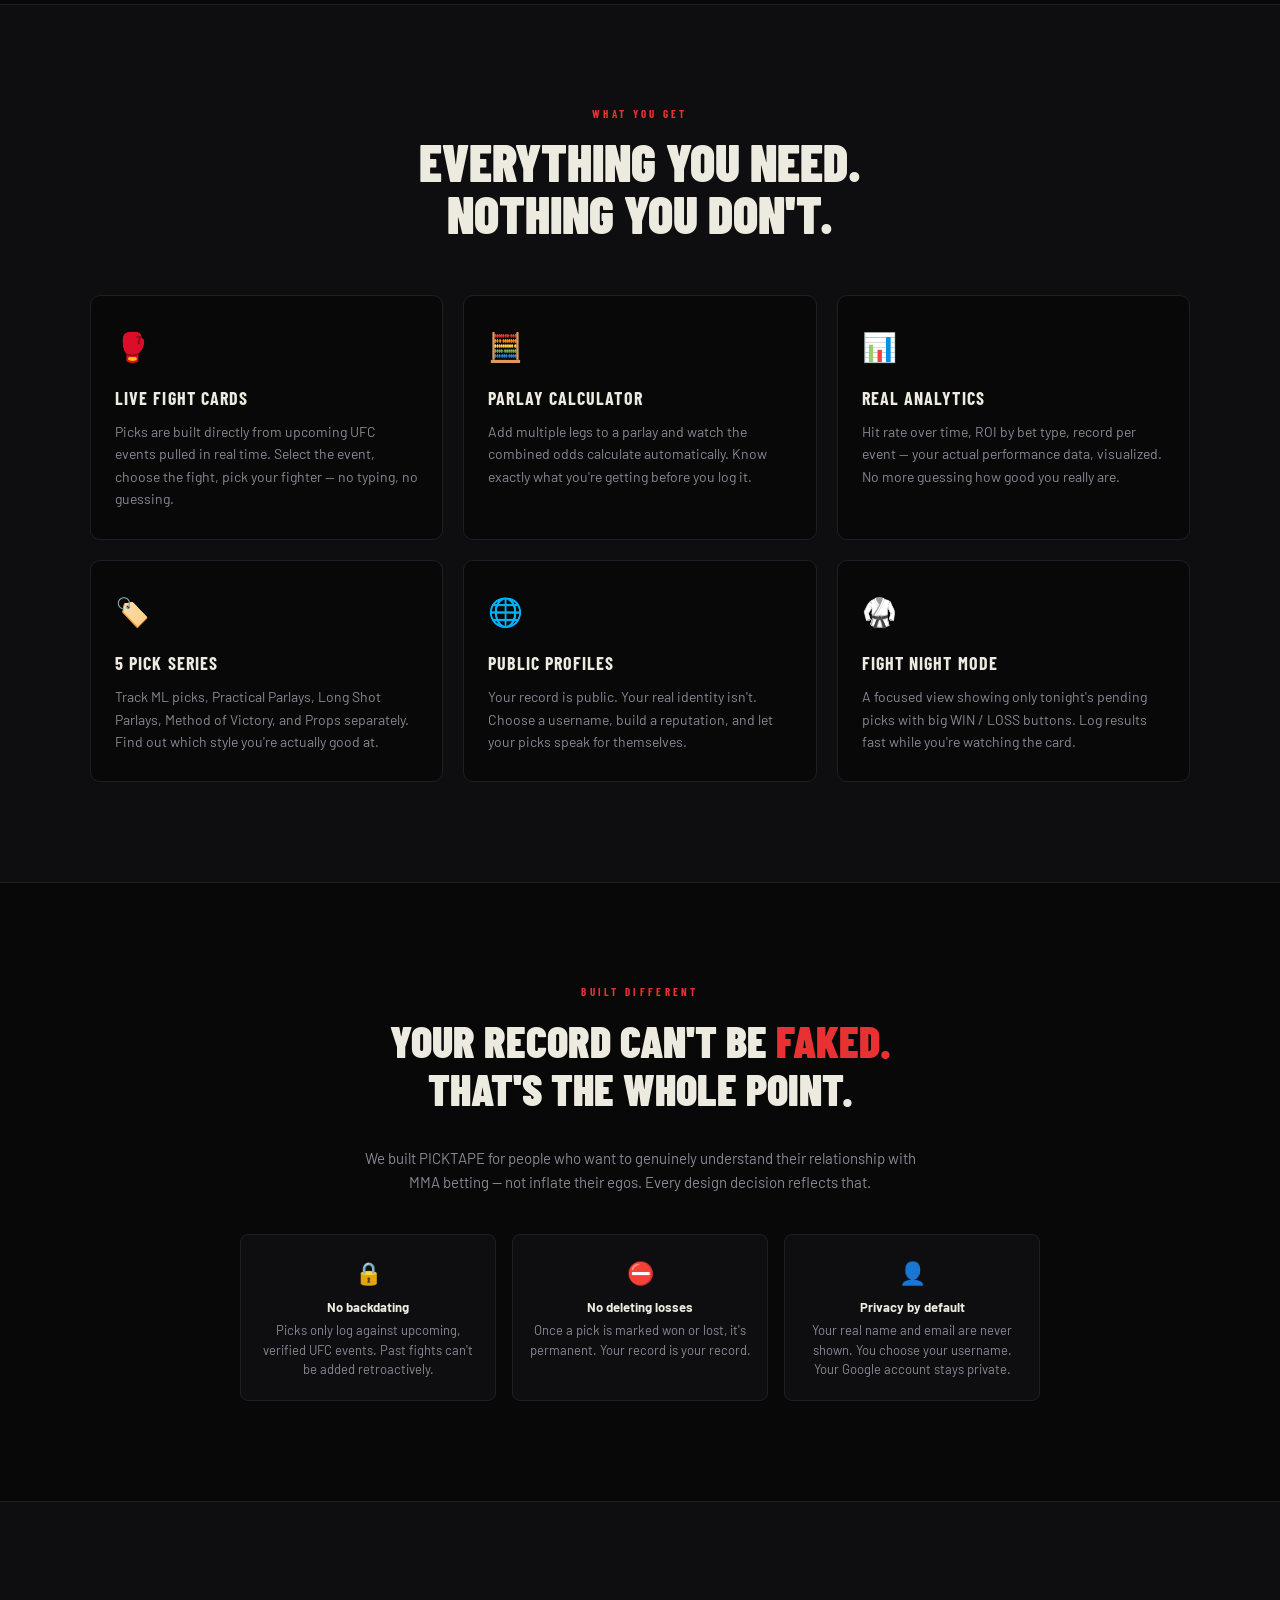
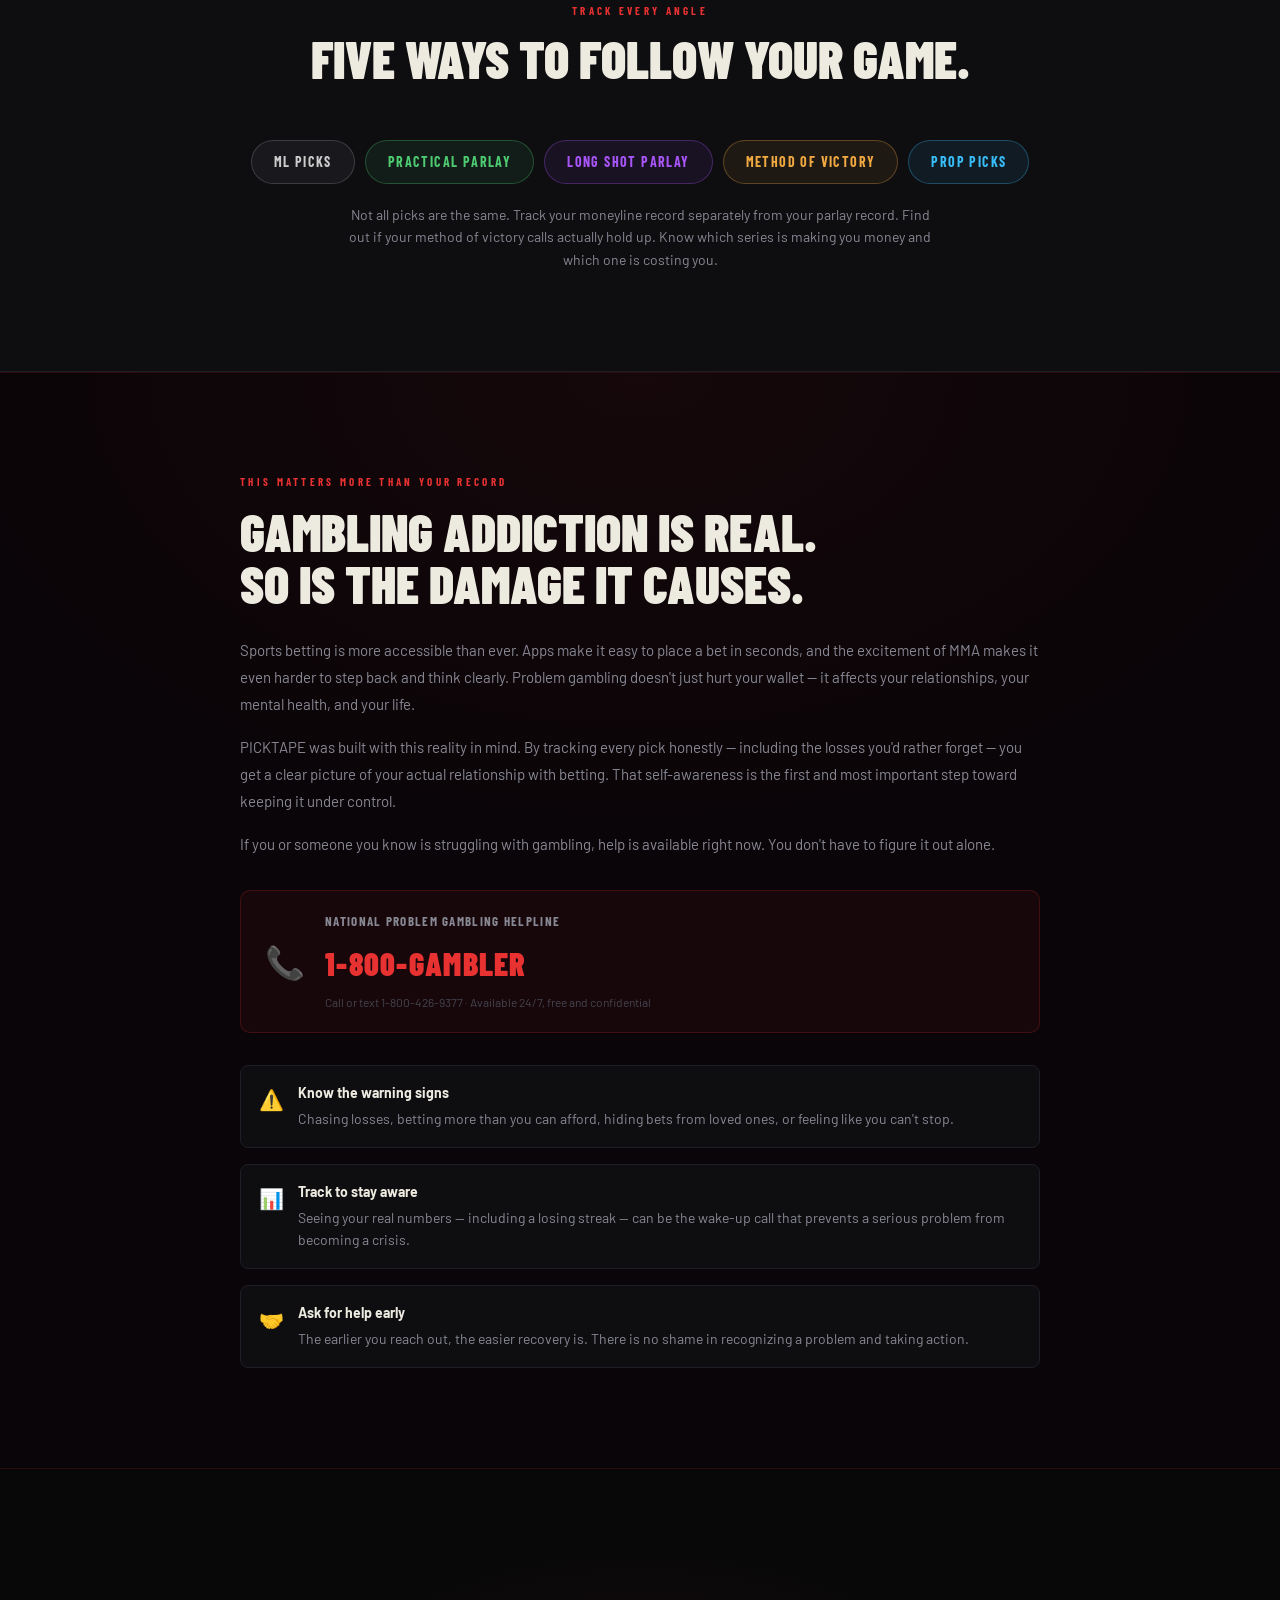
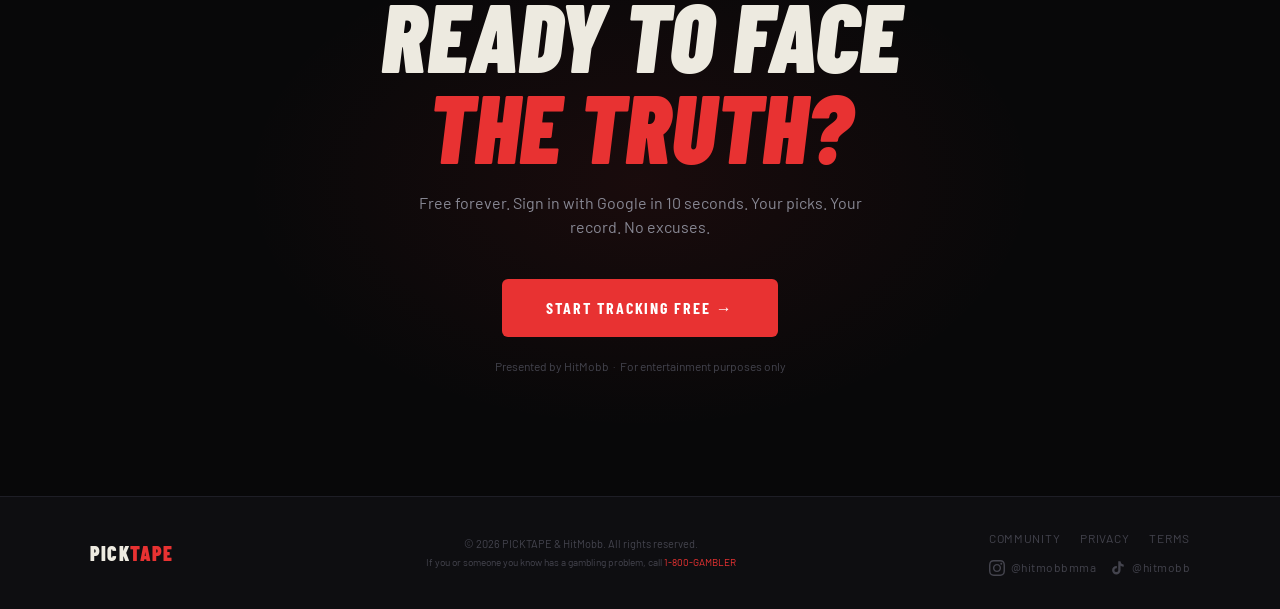
==== commit d919f3f8: "add MMA background images to landing page sections" ====
--- a/index.html
+++ b/index.html
@@ -74,28 +74,27 @@
       align-items: center; justify-content: center;
       text-align: center; padding: 120px 24px 80px;
       position: relative; overflow: hidden;
-    }
-
-    /* Background grid */
-    .hero::before {
+      background-image: url('images/bg-arena-crowd.jpg');
+      background-size: cover;
+      background-position: center 30%;
+      background-attachment: fixed;
+    }
+
+    /* Dark overlay over hero image */
+    .hero::after {
       content: '';
       position: absolute; inset: 0;
-      background-image:
-        linear-gradient(rgba(232,50,50,0.03) 1px, transparent 1px),
-        linear-gradient(90deg, rgba(232,50,50,0.03) 1px, transparent 1px);
-      background-size: 60px 60px;
-      mask-image: radial-gradient(ellipse 80% 80% at 50% 50%, black 30%, transparent 100%);
-    }
-
-    /* Red glow */
-    .hero::after {
-      content: '';
-      position: absolute;
-      top: 20%; left: 50%; transform: translateX(-50%);
-      width: 600px; height: 400px;
-      background: radial-gradient(ellipse, rgba(232,50,50,0.12) 0%, transparent 70%);
-      pointer-events: none;
-    }
+      background: linear-gradient(
+        to bottom,
+        rgba(8,8,9,0.75) 0%,
+        rgba(8,8,9,0.65) 40%,
+        rgba(8,8,9,0.85) 100%
+      );
+      z-index: 0;
+    }
+
+    /* Ensure hero content sits above overlay */
+    .hero > * { position: relative; z-index: 1; }
 
     .hero-eyebrow {
       font-family: 'Barlow Condensed', sans-serif;
@@ -589,7 +588,10 @@
   </section>
 
   <!-- TRUTH SECTION -->
-  <section style="padding:100px 48px; max-width:1100px; margin:0 auto;">
+  <section style="padding:100px 48px; position:relative; overflow:hidden;">
+    <div style="position:absolute;inset:0;background-image:url('images/bg-cage.jpg');background-size:cover;background-position:center;background-attachment:fixed;opacity:0.08;z-index:0;"></div>
+    <div style="position:absolute;inset:0;background:linear-gradient(135deg,rgba(8,8,9,0.97) 40%,rgba(8,8,9,0.85) 100%);z-index:1;"></div>
+    <div style="position:relative;z-index:2;max-width:1100px;margin:0 auto;">
     <div class="truth-grid">
       <div class="fade-up">
         <div class="truth-label">The Problem</div>
@@ -684,6 +686,7 @@
         </div>
       </div>
     </div>
+    </div>
   </section>
 
   <!-- FEATURES -->
@@ -727,7 +730,10 @@
   </section>
 
   <!-- INTEGRITY SECTION -->
-  <section class="integrity-section" id="integrity">
+  <section class="integrity-section" id="integrity" style="position:relative;overflow:hidden;">
+    <div style="position:absolute;inset:0;background-image:url('images/bg-arena-wide.jpg');background-size:cover;background-position:center;background-attachment:fixed;opacity:0.07;z-index:0;"></div>
+    <div style="position:absolute;inset:0;background:rgba(8,8,9,0.92);z-index:1;"></div>
+    <div style="position:relative;z-index:2;">
     <div class="section-eyebrow fade-up">Built different</div>
     <h2 class="integrity-big fade-up">
       Your record can't be <span>faked.</span><br>
@@ -759,6 +765,7 @@
           Your real name and email are never shown. You choose your username. Your Google account stays private.
         </div>
       </div>
+    </div>
     </div>
   </section>
 
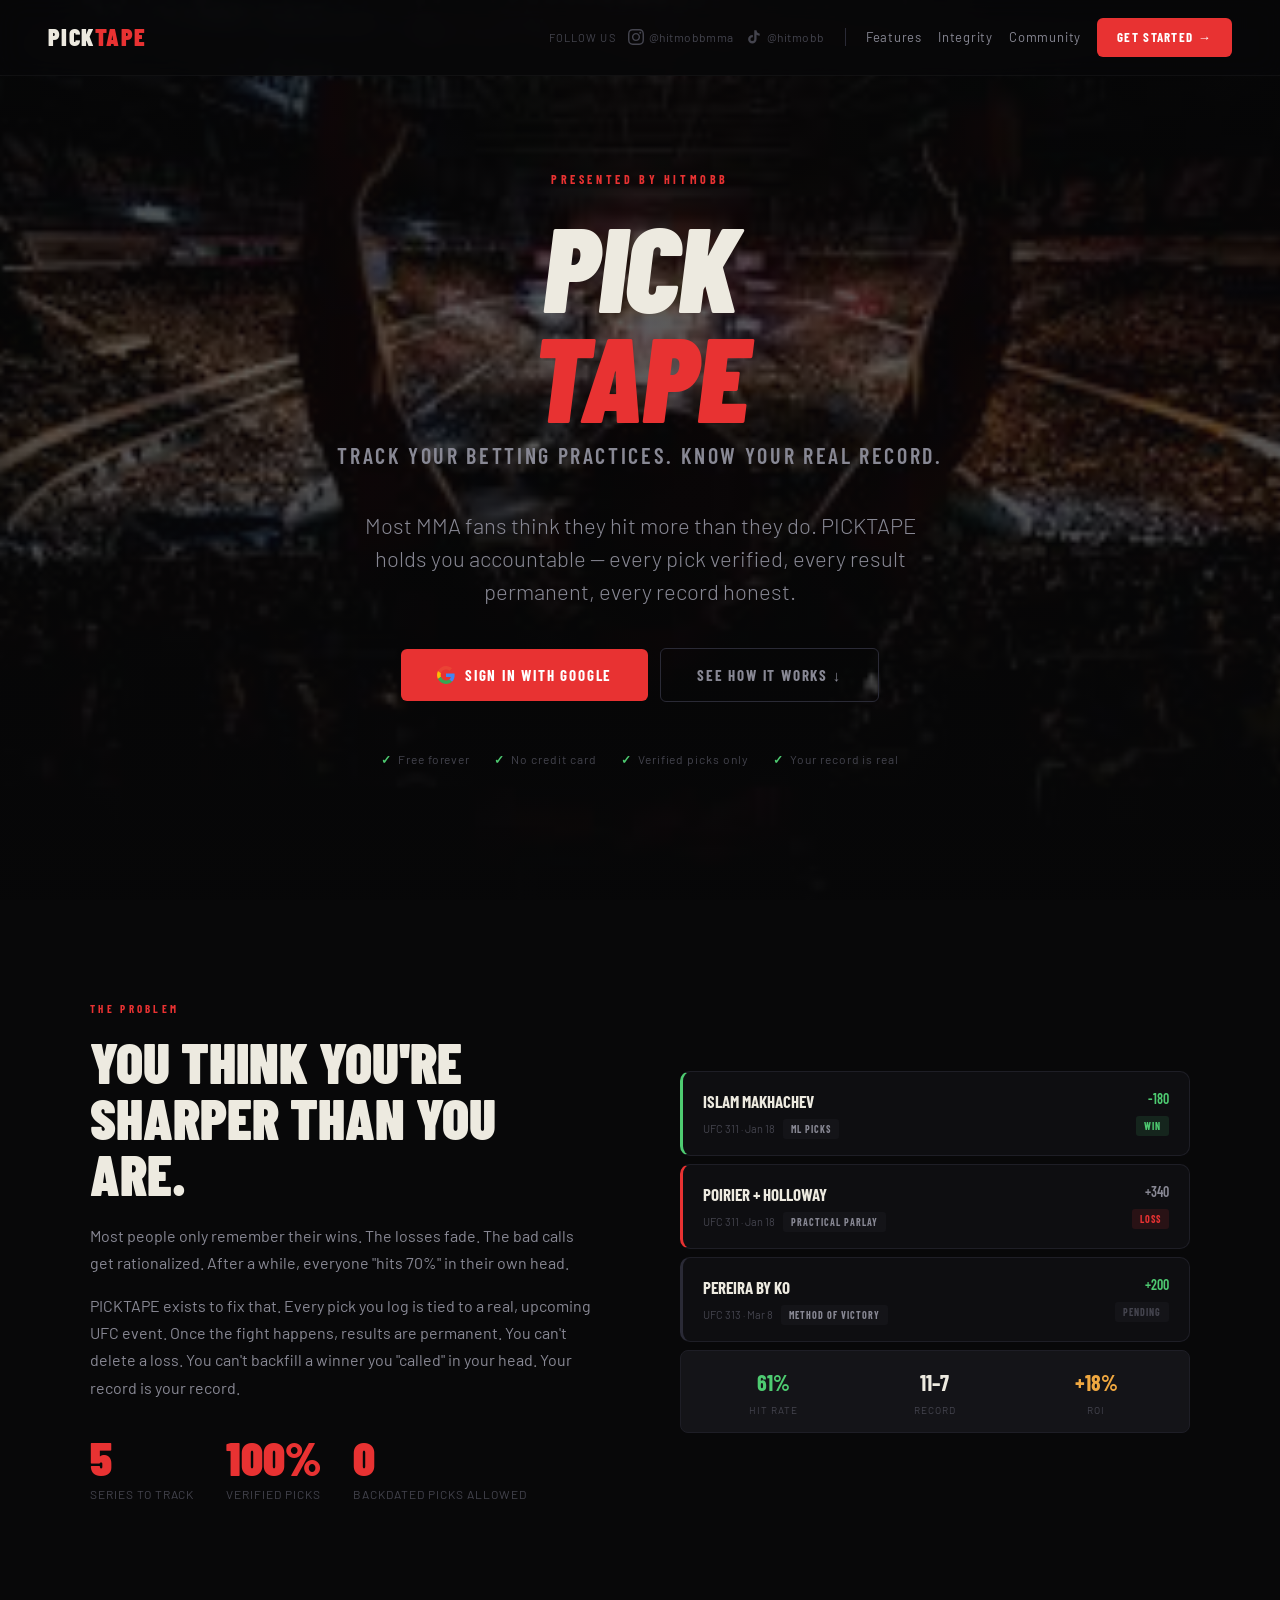
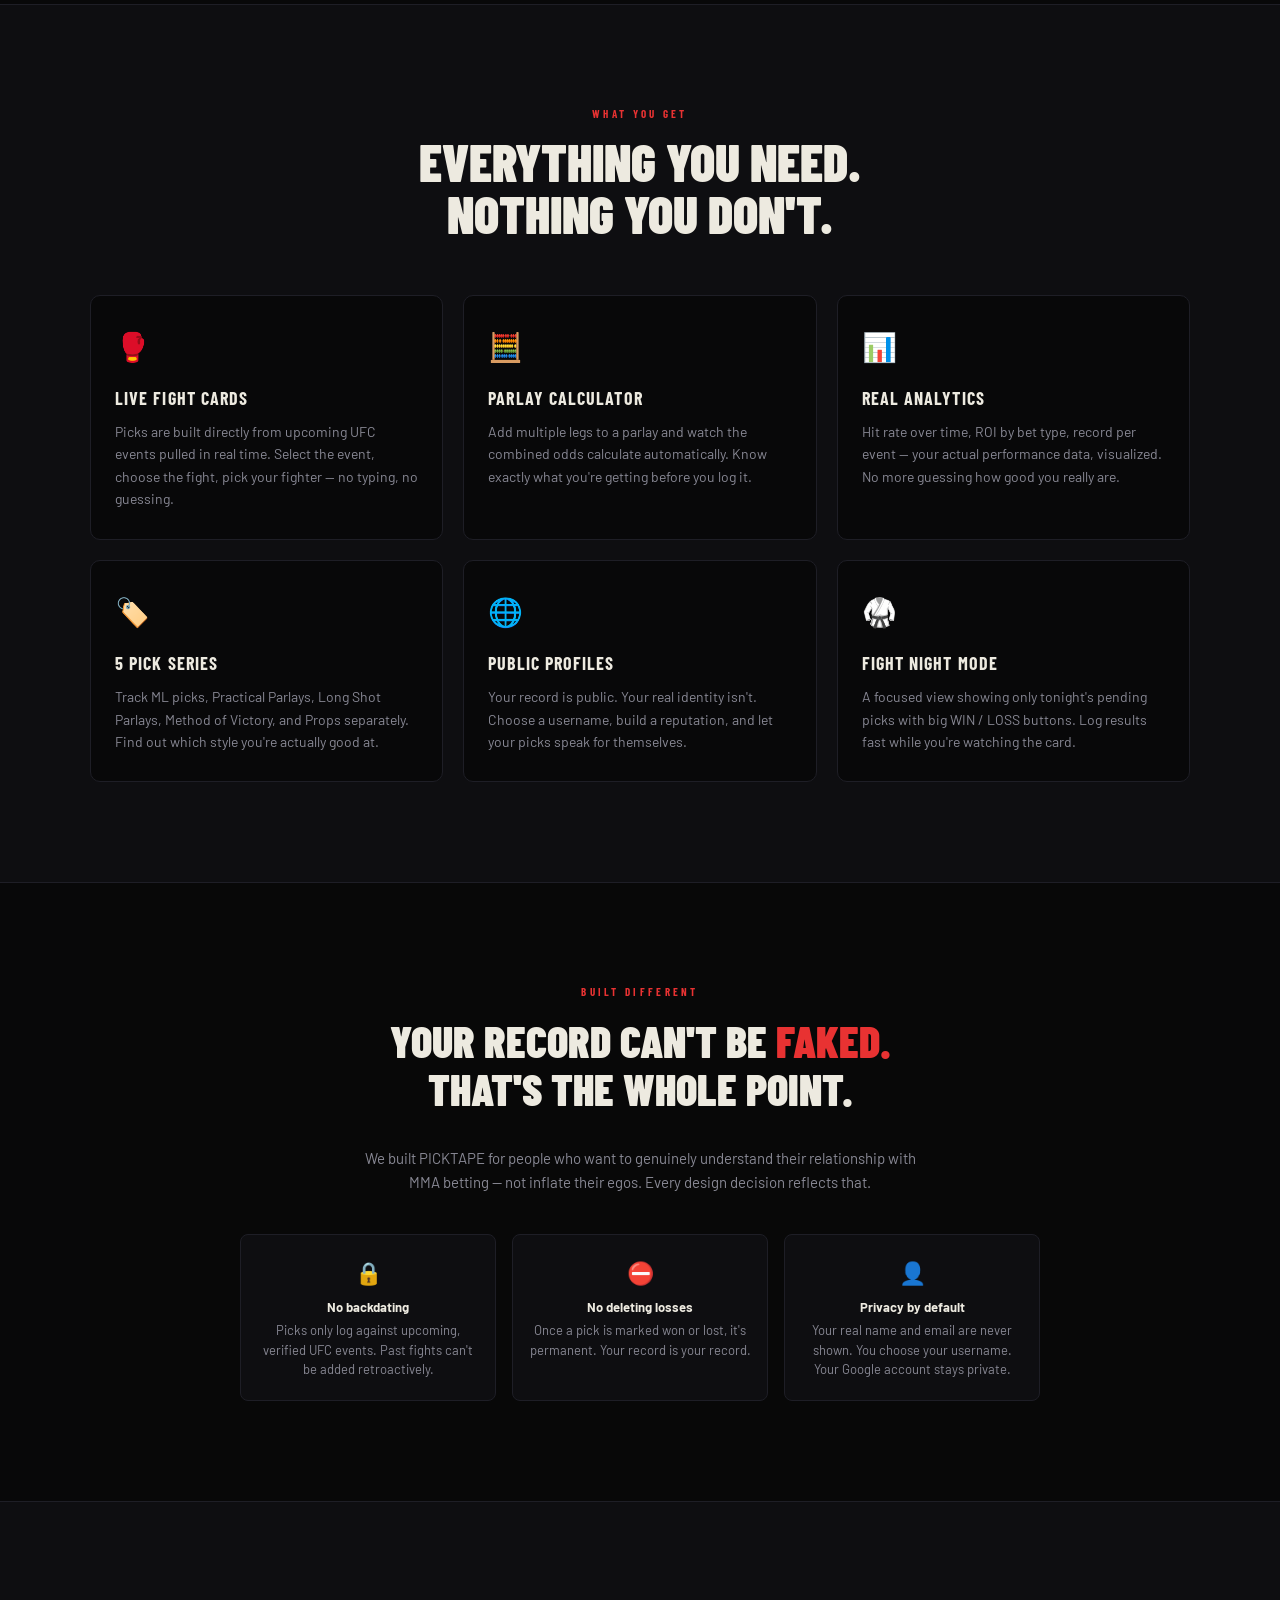
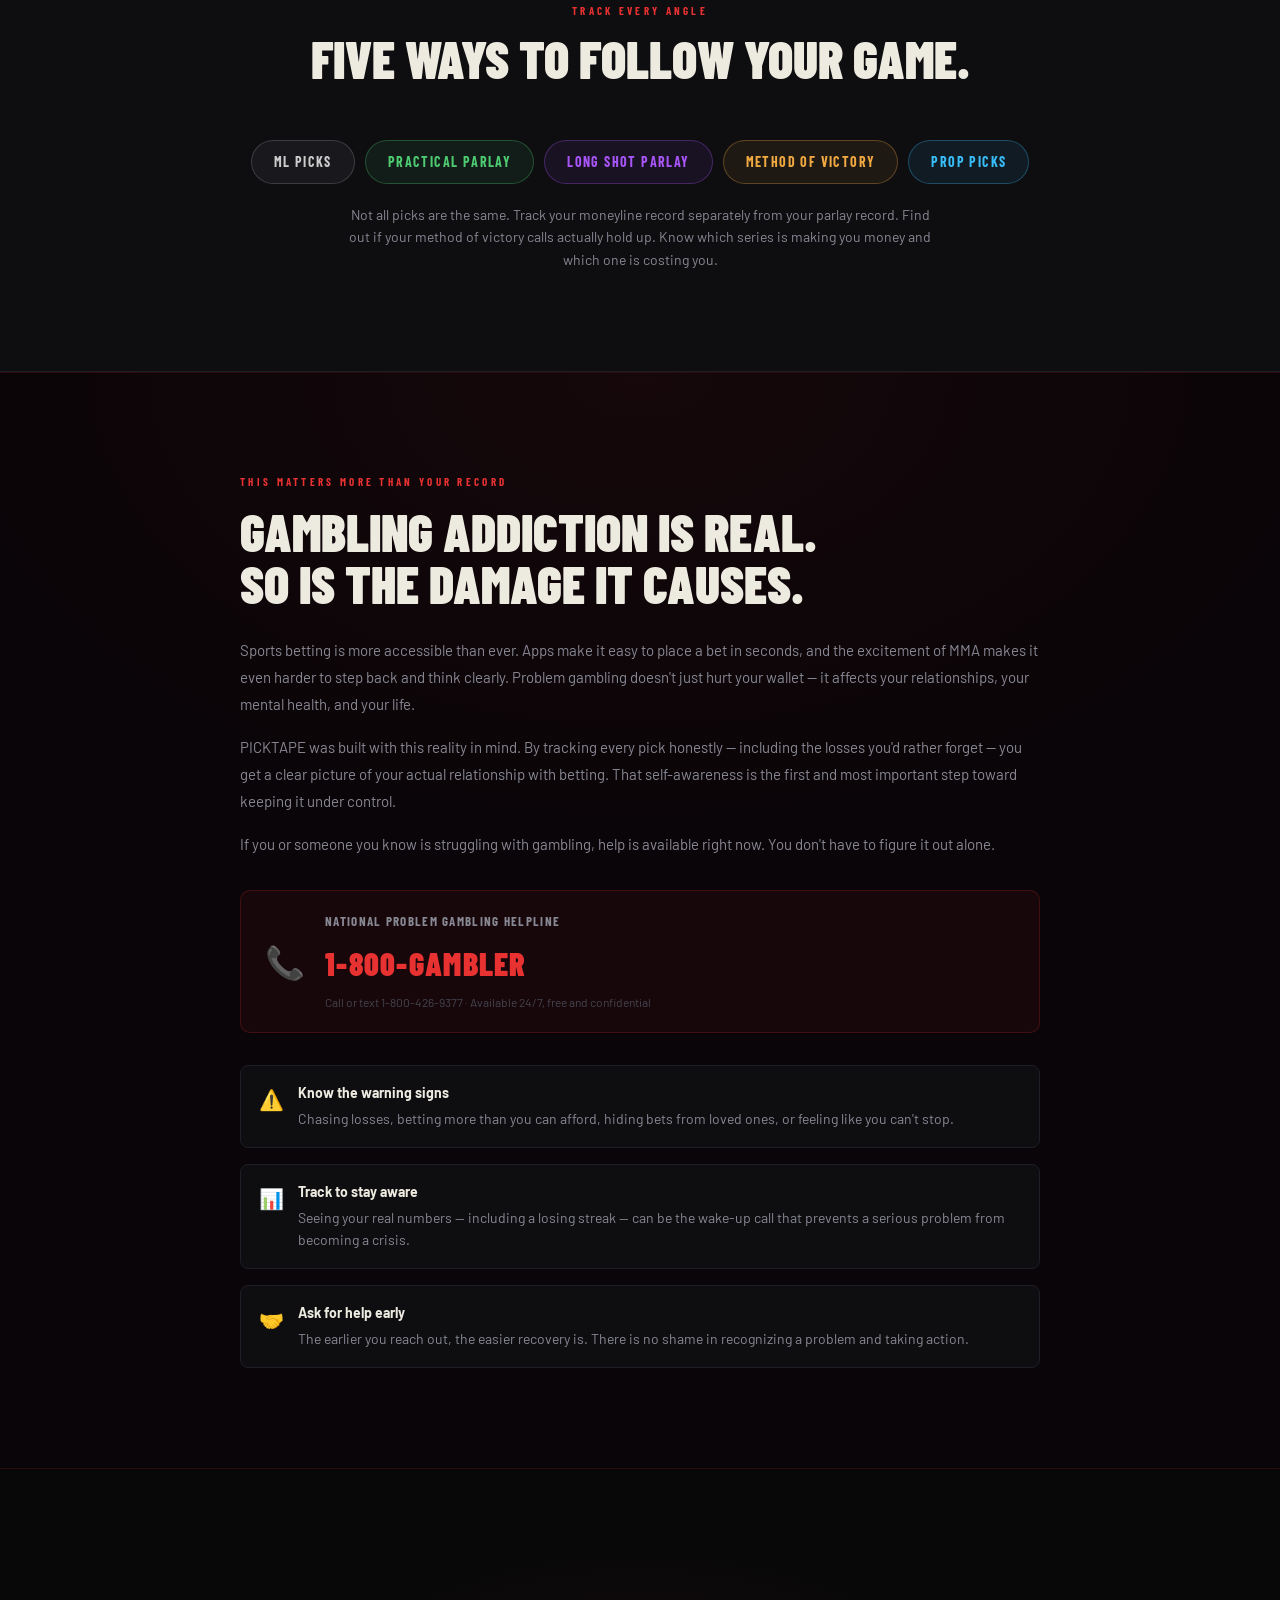
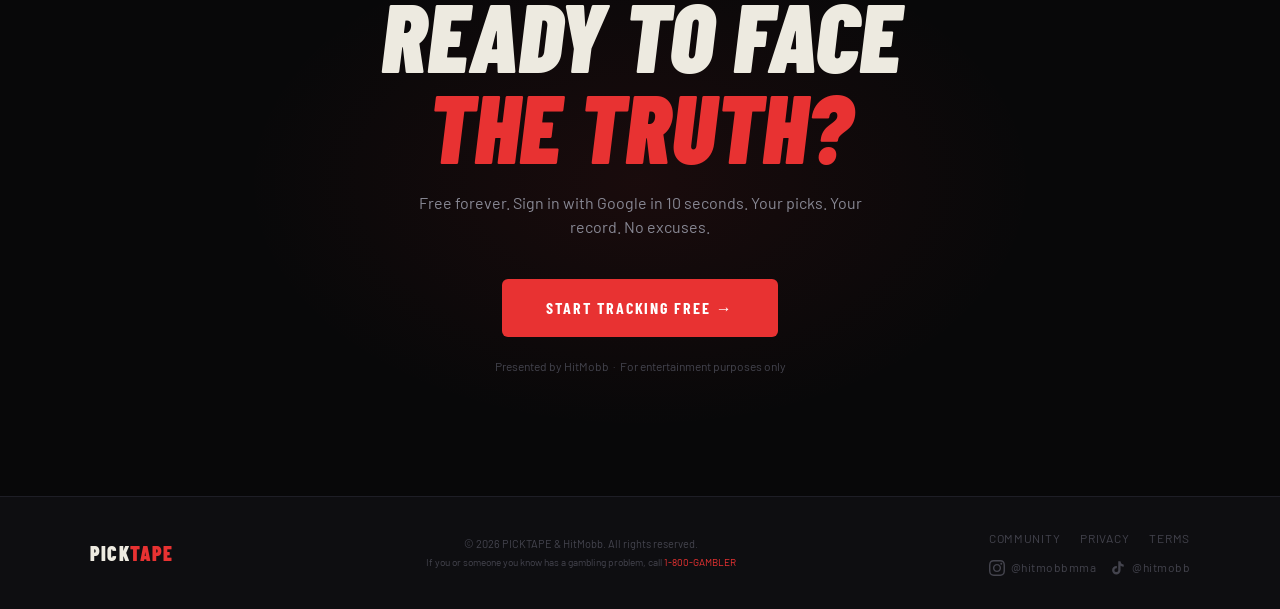
==== commit 6320b5cf: "increase background image opacity on truth and integrity sections" ====
--- a/index.html
+++ b/index.html
@@ -589,8 +589,8 @@
 
   <!-- TRUTH SECTION -->
   <section style="padding:100px 48px; position:relative; overflow:hidden;">
-    <div style="position:absolute;inset:0;background-image:url('images/bg-cage.jpg');background-size:cover;background-position:center;background-attachment:fixed;opacity:0.08;z-index:0;"></div>
-    <div style="position:absolute;inset:0;background:linear-gradient(135deg,rgba(8,8,9,0.97) 40%,rgba(8,8,9,0.85) 100%);z-index:1;"></div>
+    <div style="position:absolute;inset:0;background-image:url('images/bg-cage.jpg');background-size:cover;background-position:center;background-attachment:fixed;opacity:0.18;z-index:0;"></div>
+    <div style="position:absolute;inset:0;background:linear-gradient(135deg,rgba(8,8,9,0.92) 40%,rgba(8,8,9,0.80) 100%);z-index:1;"></div>
     <div style="position:relative;z-index:2;max-width:1100px;margin:0 auto;">
     <div class="truth-grid">
       <div class="fade-up">
@@ -731,8 +731,8 @@
 
   <!-- INTEGRITY SECTION -->
   <section class="integrity-section" id="integrity" style="position:relative;overflow:hidden;">
-    <div style="position:absolute;inset:0;background-image:url('images/bg-arena-wide.jpg');background-size:cover;background-position:center;background-attachment:fixed;opacity:0.07;z-index:0;"></div>
-    <div style="position:absolute;inset:0;background:rgba(8,8,9,0.92);z-index:1;"></div>
+    <div style="position:absolute;inset:0;background-image:url('images/bg-arena-wide.jpg');background-size:cover;background-position:center;background-attachment:fixed;opacity:0.18;z-index:0;"></div>
+    <div style="position:absolute;inset:0;background:rgba(8,8,9,0.88);z-index:1;"></div>
     <div style="position:relative;z-index:2;">
     <div class="section-eyebrow fade-up">Built different</div>
     <h2 class="integrity-big fade-up">
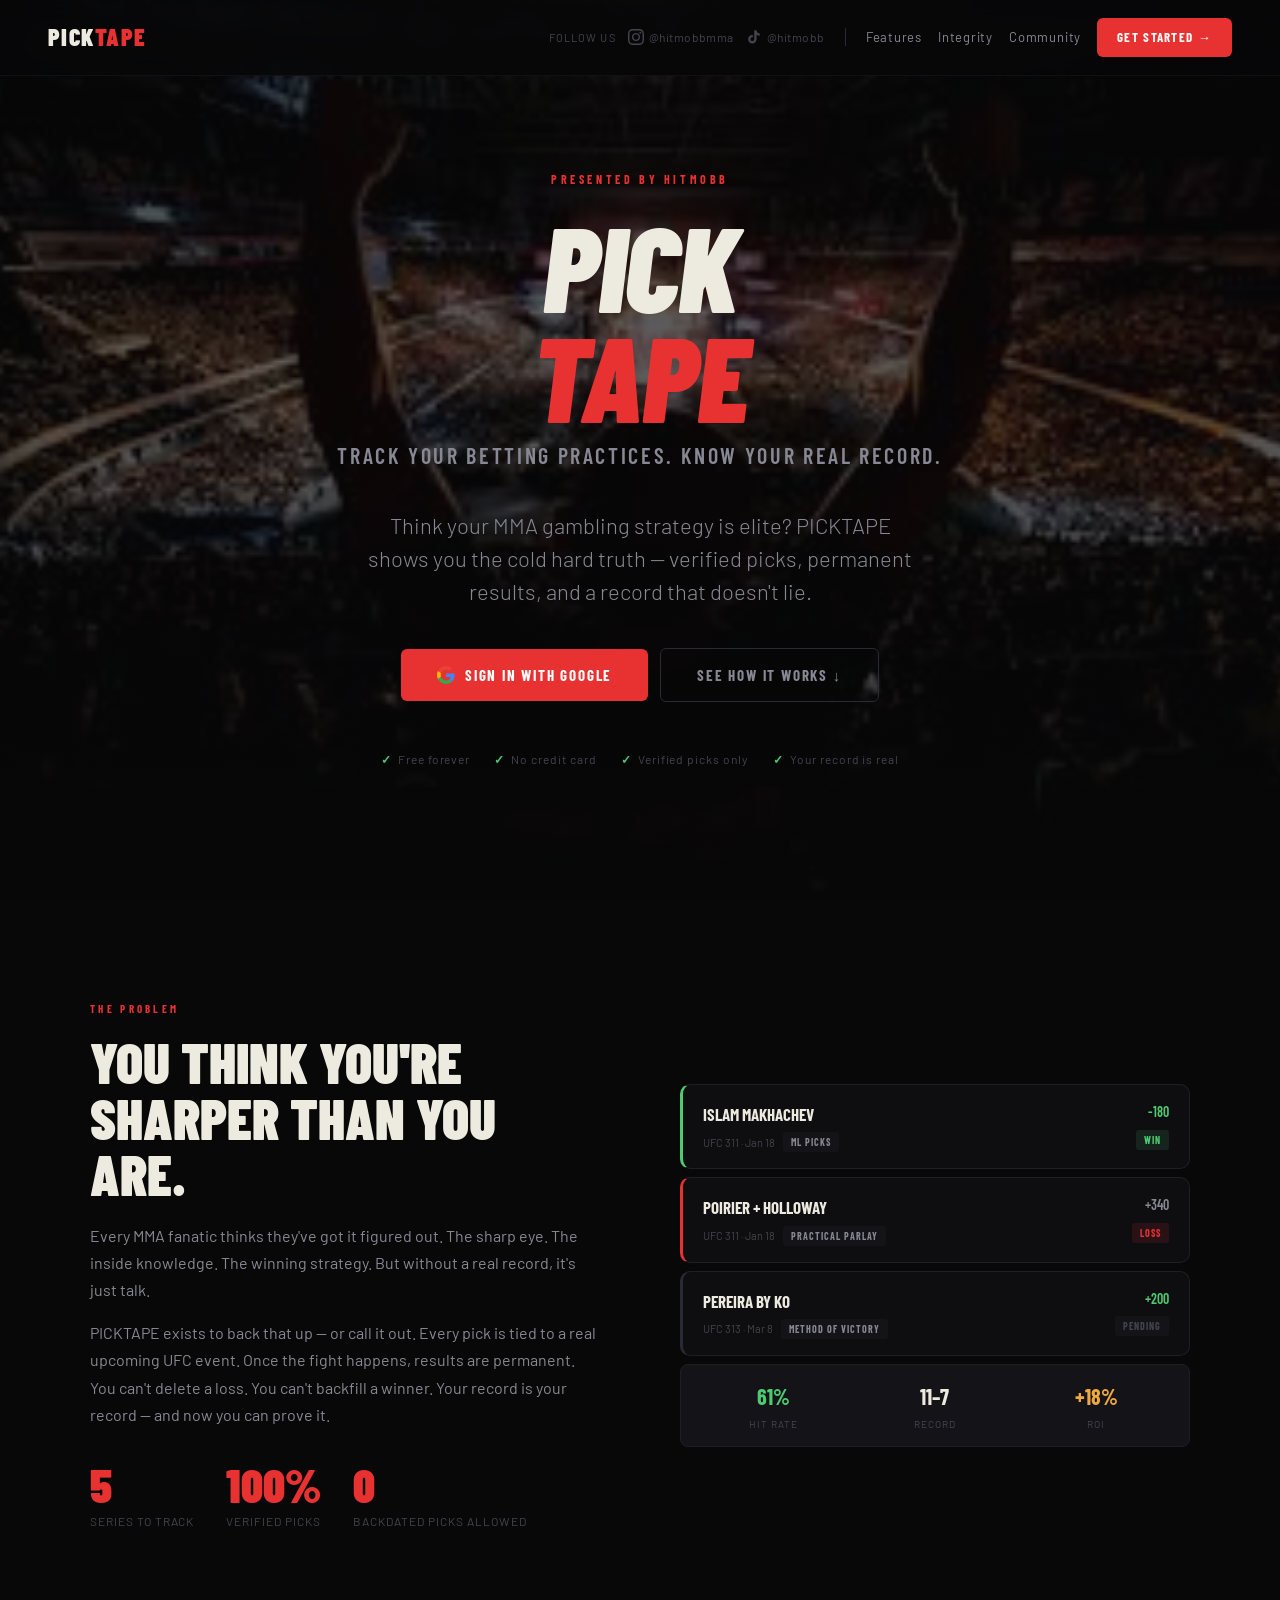
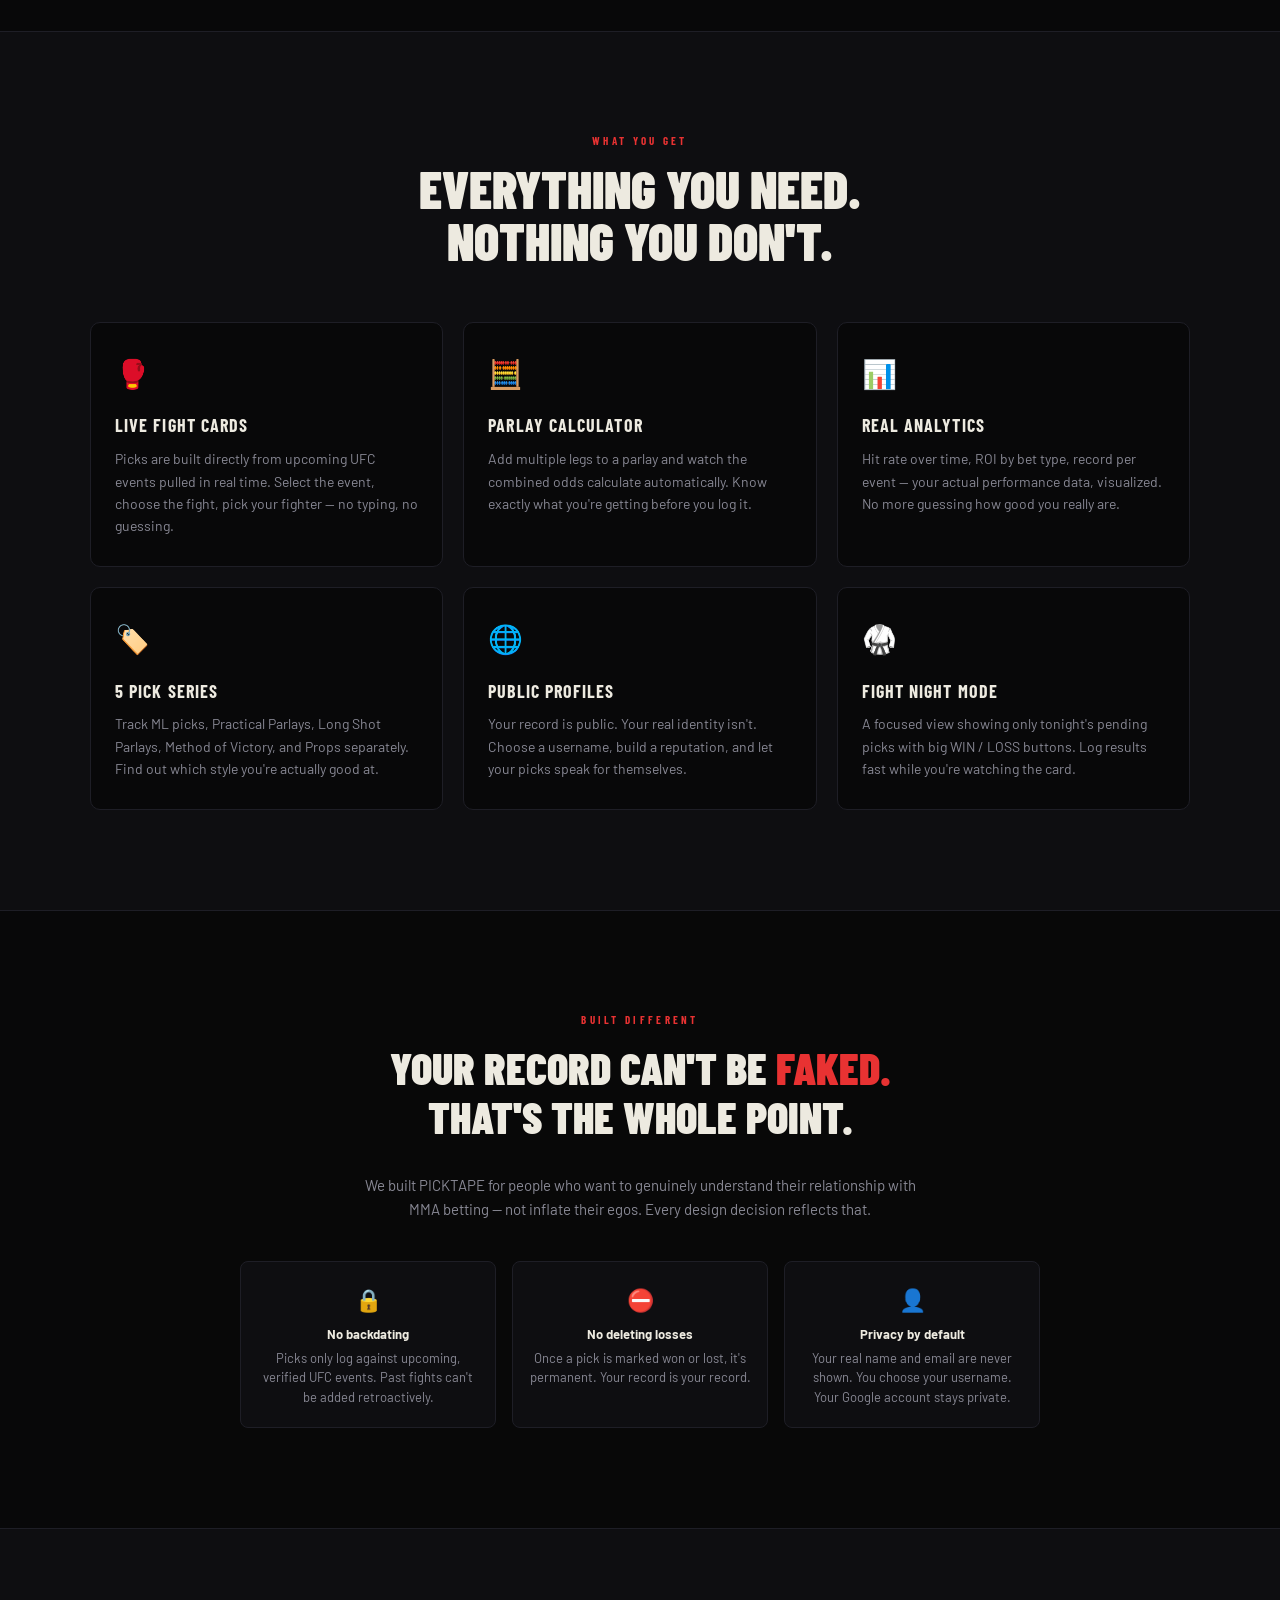
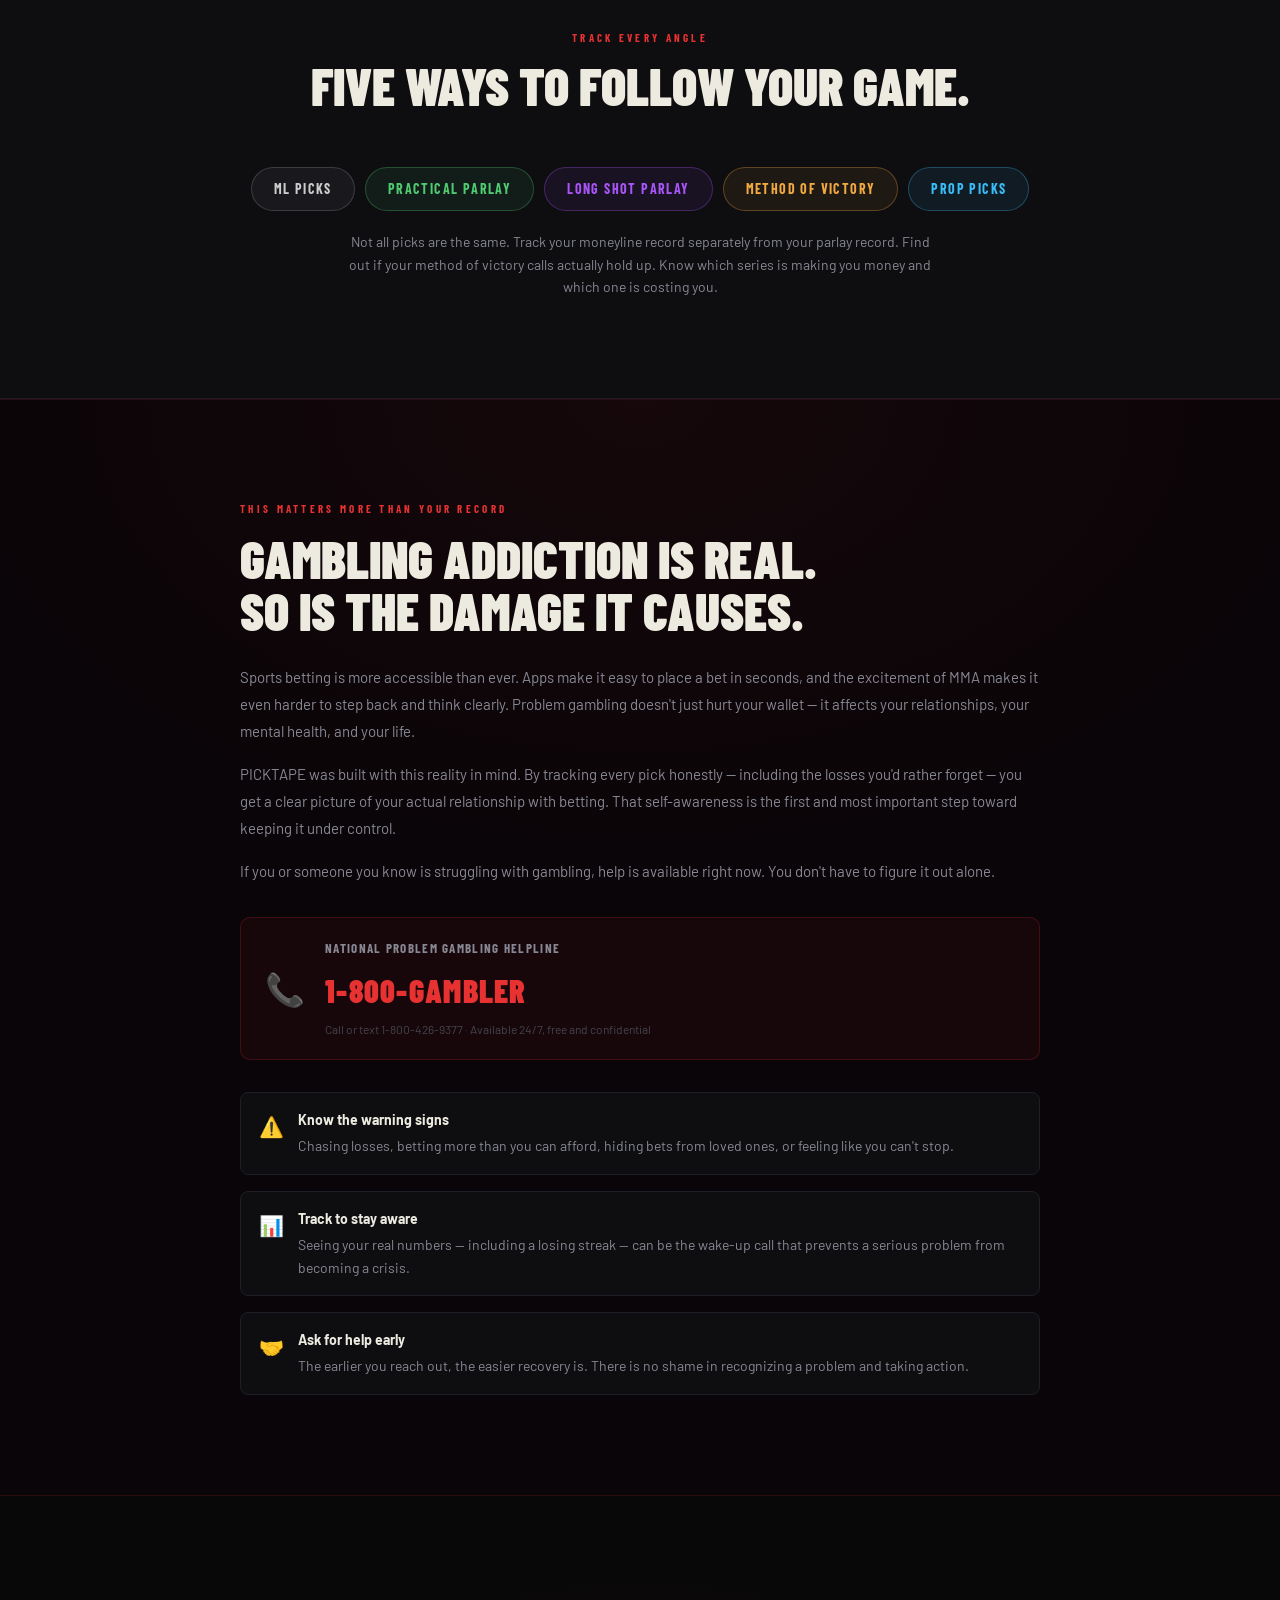
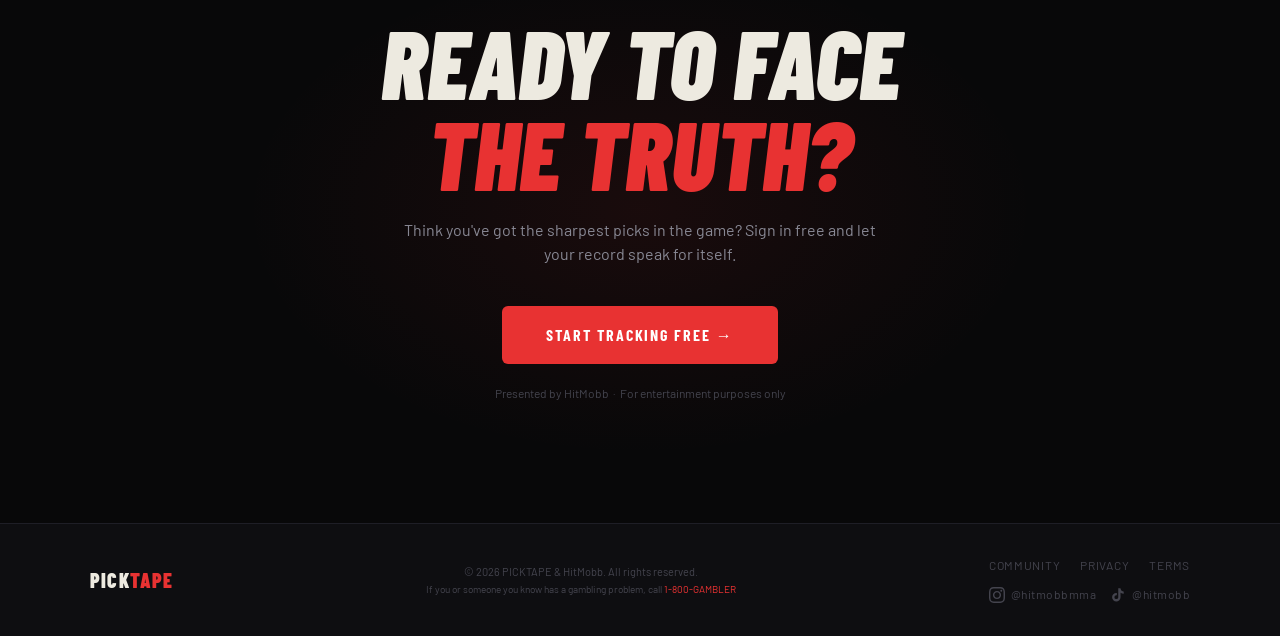
==== commit 5ed71602: "update landing page copy — sharper, more direct tone" ====
--- a/index.html
+++ b/index.html
@@ -563,9 +563,10 @@
     </h1>
     <p class="hero-tagline">Track your betting practices. Know your real record.</p>
     <p class="hero-subtitle">
-      Most MMA fans think they hit more than they do.
-      PICKTAPE holds you accountable — every pick verified,
-      every result permanent, every record honest.
+      Think your MMA gambling strategy is elite?
+      PICKTAPE shows you the cold hard truth —
+      verified picks, permanent results, and a record
+      that doesn't lie.
     </p>
     <div class="hero-cta-group">
       <a href="app.html" class="btn-hero btn-hero-primary">
@@ -597,14 +598,16 @@
         <div class="truth-label">The Problem</div>
         <h2 class="truth-title">You think you're sharper than you are.</h2>
         <p class="truth-body">
-          Most people only remember their wins. The losses fade. The bad calls get
-          rationalized. After a while, everyone "hits 70%" in their own head.
+          Every MMA fanatic thinks they've got it figured out.
+          The sharp eye. The inside knowledge. The winning strategy.
+          But without a real record, it's just talk.
         </p>
         <p class="truth-body">
-          PICKTAPE exists to fix that. Every pick you log is tied to a real,
-          upcoming UFC event. Once the fight happens, results are permanent.
-          You can't delete a loss. You can't backfill a winner you "called" in
-          your head. Your record is your record.
+          PICKTAPE exists to back that up — or call it out.
+          Every pick is tied to a real upcoming UFC event.
+          Once the fight happens, results are permanent.
+          You can't delete a loss. You can't backfill a winner.
+          Your record is your record — and now you can prove it.
         </p>
         <div class="truth-stat-row">
           <div class="truth-stat">
@@ -854,8 +857,8 @@
       Ready to face<br><span>the truth?</span>
     </h2>
     <p class="cta-sub fade-up">
-      Free forever. Sign in with Google in 10 seconds.
-      Your picks. Your record. No excuses.
+      Think you've got the sharpest picks in the game?
+      Sign in free and let your record speak for itself.
     </p>
     <a href="app.html" class="btn-hero btn-hero-primary fade-up" style="font-size:16px;padding:16px 44px;">
       Start Tracking Free →
